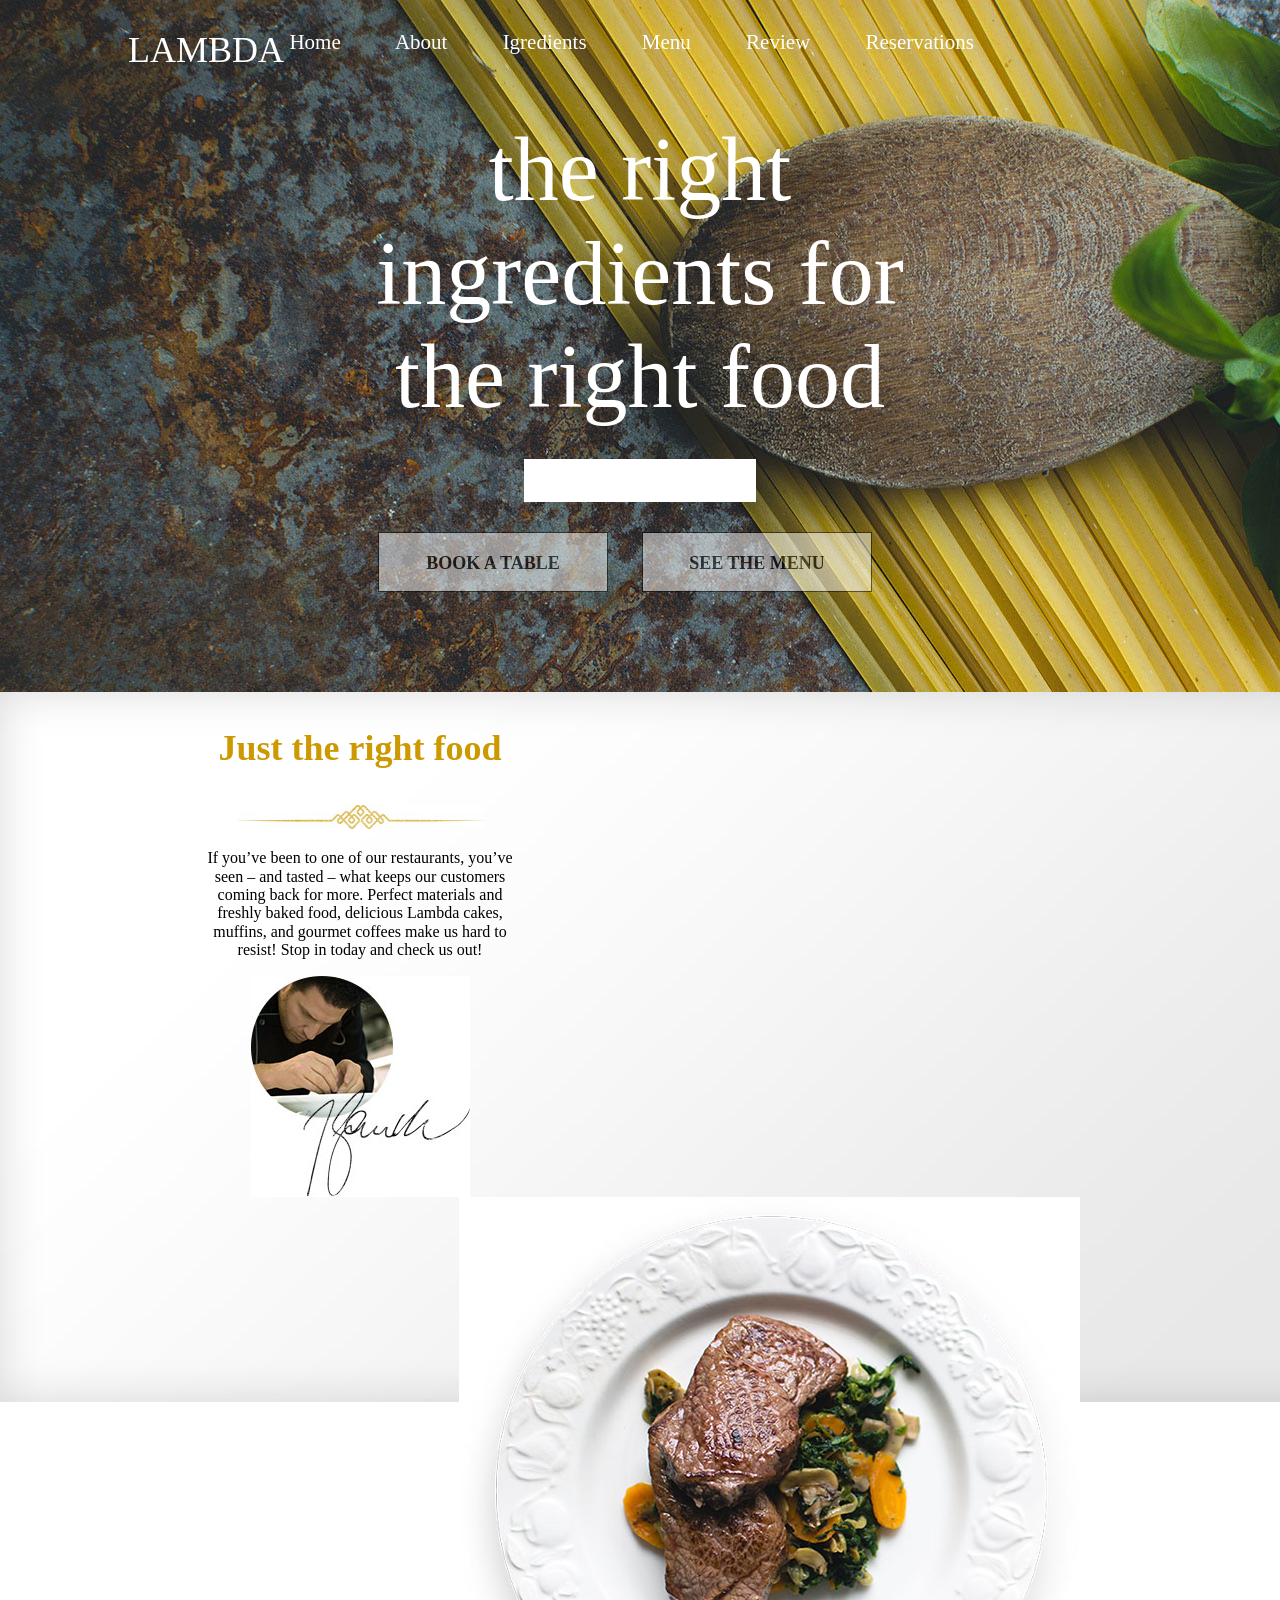
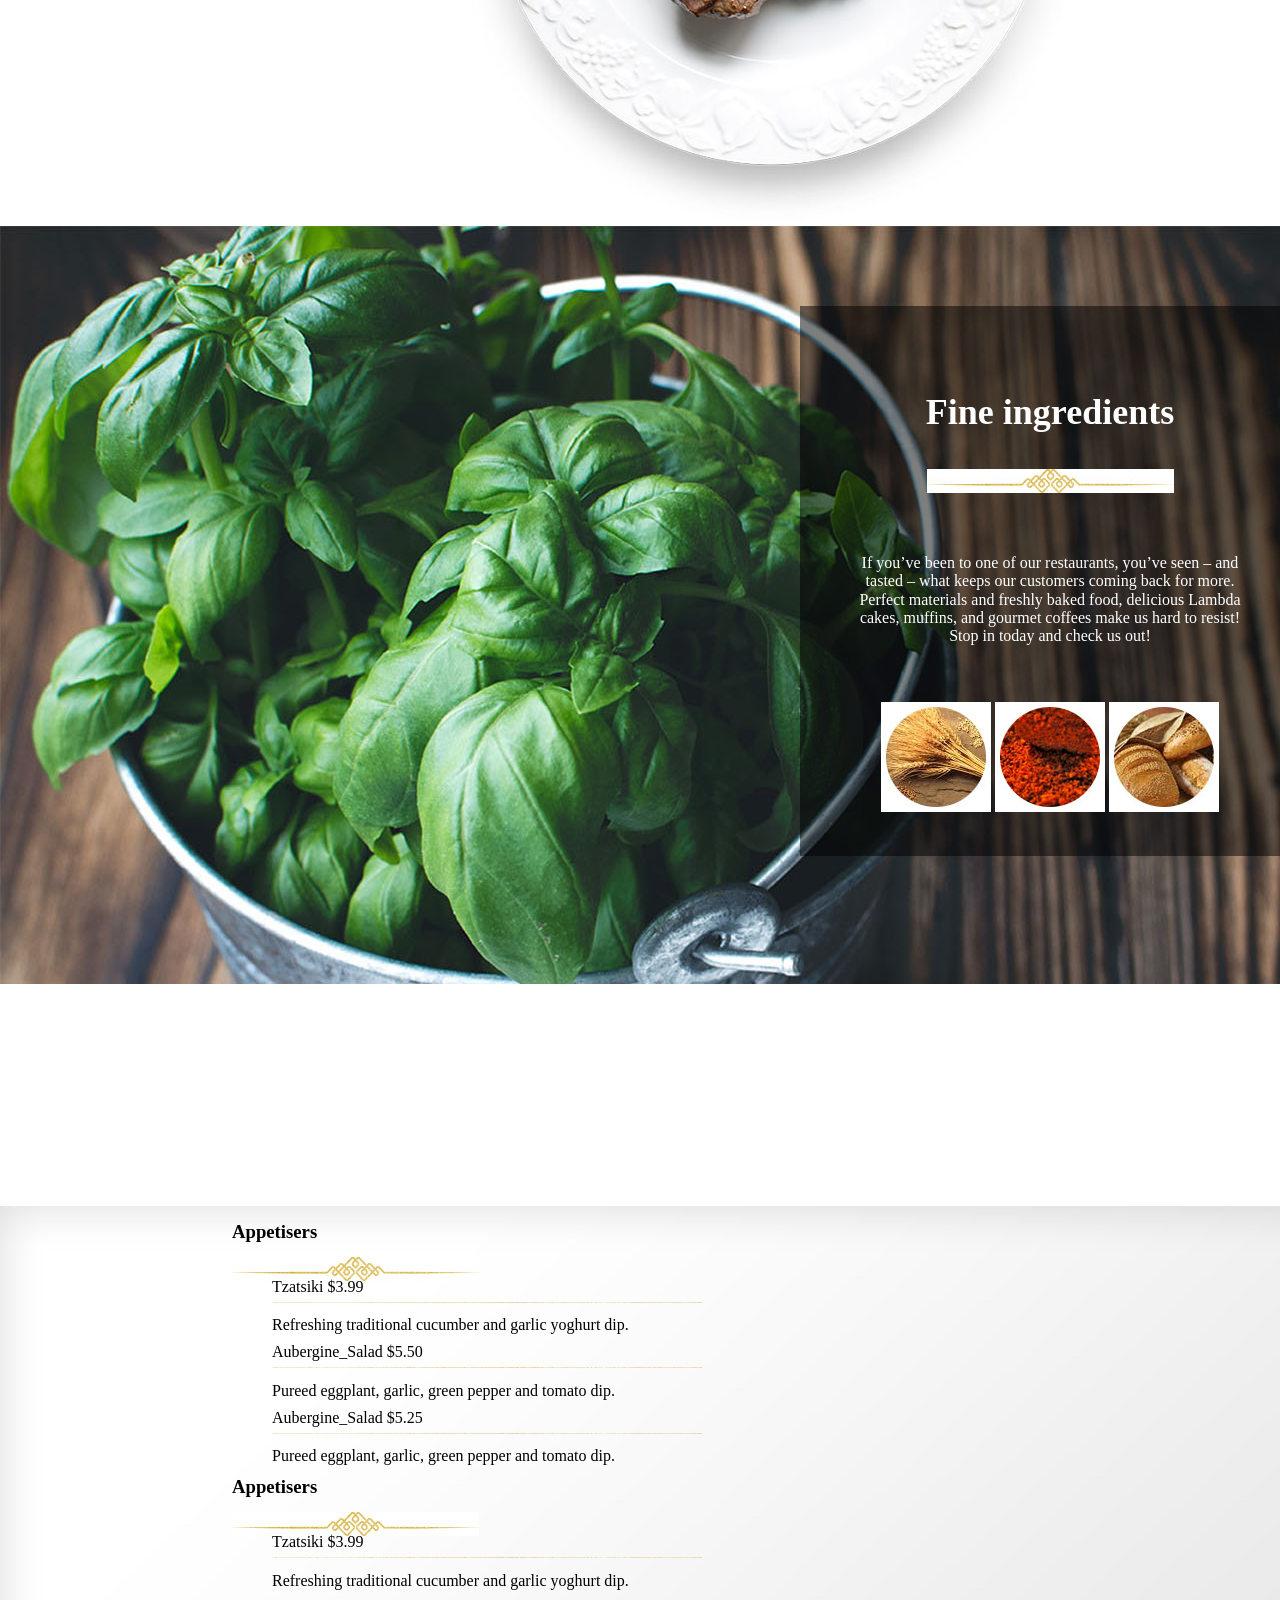
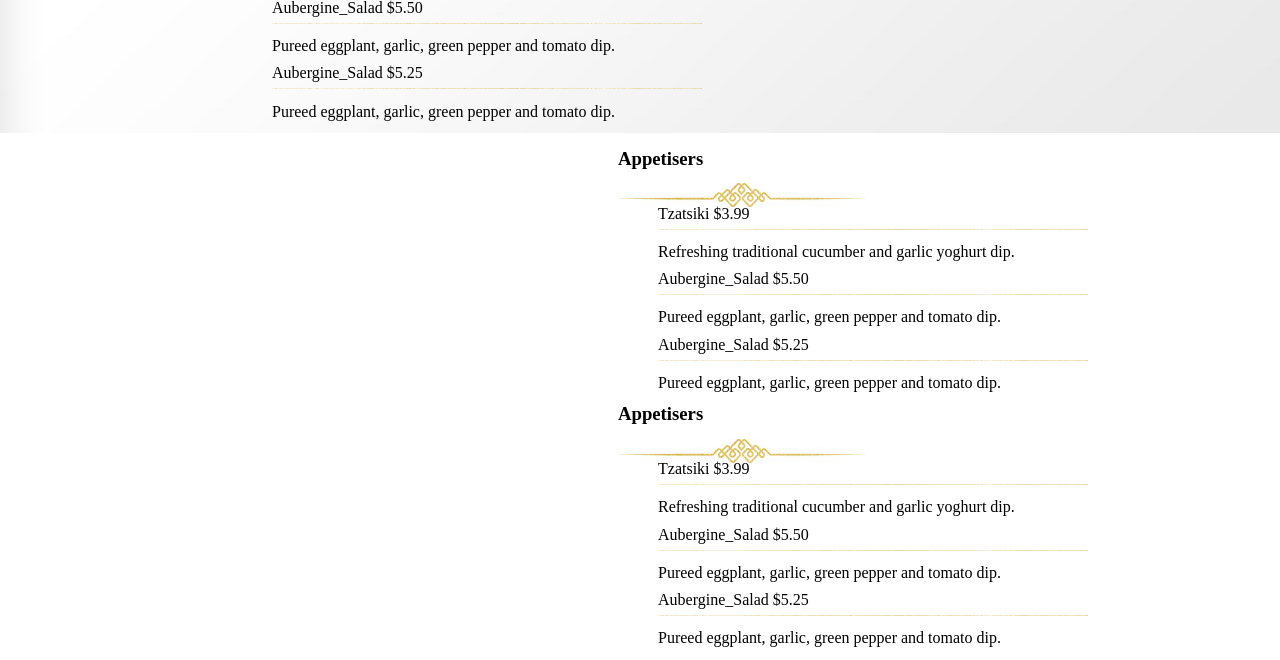
==== index.html @ 04831d23 "Completed page "Ingredients"" ====
<!DOCTYPE html>
<html lang="vi">
<head>
	<title>My Home Page</title>
	<meta charset="utf-8">
	<link rel="stylesheet" type="text/css" href="assets/css/reset.css">
	<link rel="stylesheet" type="text/css" href="assets/css/styles.css">
</head>
<body>
	<div id="container">
		<div id="header">
			<div id="header-top">
					<div id="logo">LAMBDA</div>
					<div id="button">
						<a class="button" href="#">Home</a>
						<a class="button" href="#about">About</a>
						<a class="button" href="#">Igredients</a>
						<a class="button" href="#">Menu</a>
						<a class="button" href="#">Review</a>
						<a class="button" href="#">Reservations</a>
					</div>
			</div>
			<div id="header-body">
				<p>the right ingredients for the right food</p>

				<!-- <div id="header-content">the right ingredients for the right food</div> -->
				<img src="assets/images/header-bottom.jpg">
			</div>
			<div id="header-bottom">
				<div class="header-bottom-button" id="button-left"><strong>BOOK A TABLE</strong></div>
				<div class="header-bottom-button" id="button-right"><strong>SEE THE MENU</strong></div>
			</div>
		</div> 

		<div id="content">
			<div id="about">
				<div id="info-cook">
					<h3>Just the right food</h3>
					<img src="assets/images/trangtri.jpg">
					<p>If you’ve been to one of our restaurants, you’ve seen – and tasted – what keeps our customers coming back for more. Perfect materials and freshly baked food, delicious Lambda cakes,  muffins, and gourmet coffees make us hard to resist! Stop in today and check us out!</p>
					<img src="assets/images/cook.jpg">
				</div>
				<div id="dish">
					<img src="assets/images/dish-about.jpg">
				</div>
			</div>

			<div id="ingredients">
				<div id="big-container">
					<div id=container >
						<div id="sub-container">
							<h3>Fine ingredients</h3>
							<img src="assets/images/trangtri.jpg">
							<p>If you’ve been to one of our restaurants, you’ve seen – and tasted – what keeps our customers coming back for more. Perfect materials and freshly baked food, delicious Lambda cakes,  muffins, and gourmet coffees make us hard to resist! Stop in today and check us out!</p>
							<div id="img-ingredients">
								<img src="assets/images/ingredients-img1.jpg" alt="">
								<img src="assets/images/ingredients-img2.jpg" alt="">
								<img src="assets/images/ingredients-img3.jpg" alt="">
							</div>
						</div>
						
					</div>
				</div>
			</div>

			<div id="menu">
				<div id="container-left">
					<div id="appetisers" class="eating">
						<ul class="list">
							<li>
								<h3>Appetisers</h3>
								<img src="assets/images/trangtri.jpg">
								<ul class="list">
									<li>
										<span>Tzatsiki</span>
										<span>$3.99</span>
									</li>
									<img src="assets/images/line.jpg">
									<li>
										<p>Refreshing traditional cucumber and garlic yoghurt dip.</p>
									</li>
								</ul>
								<ul class="list">
									<li>
										<span>Aubergine_Salad</span>
										<span>$5.50</span>
									</li>
									<img src="assets/images/line.jpg">
									<li>
										<p>Pureed eggplant, garlic, green pepper and tomato dip.</p>
									</li>
								</ul>
								<ul class="list">
									<li>
										<span>Aubergine_Salad</span>
										<span>$5.25</span>
									</li>
									<img src="assets/images/line.jpg">
									<li>
										<p>Pureed eggplant, garlic, green pepper and tomato dip.</p>
									</li>
								</ul>
							</li>
						</ul>
					</div>
					<!-- <div id="salads" class="eating">
						<ul class="list">
							<li></li>
						</ul>
					</div> -->
					<div id="appetisers" class="eating">
						<ul class="list">
							<li>
								<h3>Appetisers</h3>
								<img src="assets/images/trangtri.jpg">
								<ul class="list">
									<li>
										<span>Tzatsiki</span>
										<span>$3.99</span>
									</li>
									<img src="assets/images/line.jpg">
									<li>
										<p>Refreshing traditional cucumber and garlic yoghurt dip.</p>
									</li>
								</ul>
								<ul class="list">
									<li>
										<span>Aubergine_Salad</span>
										<span>$5.50</span>
									</li>
									<img src="assets/images/line.jpg">
									<li>
										<p>Pureed eggplant, garlic, green pepper and tomato dip.</p>
									</li>
								</ul>
								<ul class="list">
									<li>
										<span>Aubergine_Salad</span>
										<span>$5.25</span>
									</li>
									<img src="assets/images/line.jpg">
									<li>
										<p>Pureed eggplant, garlic, green pepper and tomato dip.</p>
									</li>
								</ul>
							</li>
						</ul>
					</div>
				</div>
				<div id="container-right">
					<div id="appetisers" class="eating">
						<ul class="list">
							<li>
								<h3>Appetisers</h3>
								<img src="assets/images/trangtri.jpg">
								<ul class="list">
									<li>
										<span>Tzatsiki</span>
										<span>$3.99</span>
									</li>
									<img src="assets/images/line.jpg">
									<li>
										<p>Refreshing traditional cucumber and garlic yoghurt dip.</p>
									</li>
								</ul>
								<ul class="list">
									<li>
										<span>Aubergine_Salad</span>
										<span>$5.50</span>
									</li>
									<img src="assets/images/line.jpg">
									<li>
										<p>Pureed eggplant, garlic, green pepper and tomato dip.</p>
									</li>
								</ul>
								<ul class="list">
									<li>
										<span>Aubergine_Salad</span>
										<span>$5.25</span>
									</li>
									<img src="assets/images/line.jpg">
									<li>
										<p>Pureed eggplant, garlic, green pepper and tomato dip.</p>
									</li>
								</ul>
							</li>
						</ul>
					</div>
					<div id="appetisers" class="eating">
						<ul class="list">
							<li>
								<h3>Appetisers</h3>
								<img src="assets/images/trangtri.jpg">
								<ul class="list">
									<li>
										<span>Tzatsiki</span>
										<span>$3.99</span>
									</li>
									<img src="assets/images/line.jpg">
									<li>
										<p>Refreshing traditional cucumber and garlic yoghurt dip.</p>
									</li>
								</ul>
								<ul class="list">
									<li>
										<span>Aubergine_Salad</span>
										<span>$5.50</span>
									</li>
									<img src="assets/images/line.jpg">
									<li>
										<p>Pureed eggplant, garlic, green pepper and tomato dip.</p>
									</li>
								</ul>
								<ul class="list">
									<li>
										<span>Aubergine_Salad</span>
										<span>$5.25</span>
									</li>
									<img src="assets/images/line.jpg">
									<li>
										<p>Pureed eggplant, garlic, green pepper and tomato dip.</p>
									</li>
								</ul>
							</li>
						</ul>
					</div>
				</div>
			</div>

			<div id="review">
				
			</div>

			<div id="reservation"></div>
		</div>
		<div id="footer">
			
		</div>	
	</div>
	
</body>
</html>
---- assets/css/styles.css ----
/*Header*/
#header {
	background-image: url(../images/header-background.jpg);
	position: relative;
	background-repeat: no-repeat;
}

#header-top {
	display: inline;
	margin-right: 10%;
	margin-top: 30px;
	height: auto;
}

#logo {
	display: inline;
	color: white;
	font-size: 36px;
	float: left;
	margin-left: 10%;
	margin-top: 30px;
}

#button {
	float: right;
	font-size: 21px;
	margin-top: 30px;
	margin-right: 20%;
}

.button {
	margin-right: 50px;
	color: white;
	text-decoration: none;
}

#header-body p {
	font-size: 90px;
	text-align: center;
	color: white;
	width: 50%;
	margin: 100px auto;
	margin-bottom: 30px;
}

#header-body img {
	display: block;
	width: auto;
	height: auto;
	margin: 0 auto;
}

#header-bottom {
	margin-top: 30px;
	/*margin-left: 35%;*/
	text-align: center;
}

#header-bottom .header-bottom-button {
	display: inline-block;
	width: 230px;
	height: 60px;
	border: 1px solid black;
	font-size: 18px;
	background-color: white;
	opacity: 0.5;
	margin-right: 30px;
	margin-bottom: 100px;
	text-align: center;
	padding: 20px 25px;
	box-sizing: border-box;
}

/*About*/

#about {
	background-image: url(../images/about-background.jpg);
	position: relative;
	background-repeat: no-repeat;
	width: 100%;
	margin-right: 100px;
	overflow: auto;
}

#info-cook {
	float: left;
	width: 25%;
	margin-left: 200px;
}

#info-cook h3 {
	font-size: 36px;
	text-align: center;
	color: #cc9900;
}

#info-cook p {
	font-size: 16px;
	text-align: center;
	margin-top: 20px;
}

#info-cook img {
	display: block;
	width: auto;
	height: auto;
	margin: 0 auto;
}

#dish {
	float: right;
	margin-right: 200px;
}

/*Ingredients*/

#ingredients {
	background-image: url("../images/ingredients-background.jpg");
	background-repeat: no-repeat;
	position: relative;
	width: 100%;
	height: 100vh;
	padding-top: 80px;
}

#ingredients #container {
	width: 500px;
	height: 500px;
	background-color: rgb(0,0,0,0.5);
	color: white;
	text-align: center;
	padding-top: 50px;
	margin-left: 800px;

	/*margin: 100px auto;*/
}

#sub-container h3{
	font-size: 36px;
}

#sub-container p {
	font-size: 16px;
	width: 80%;
	margin-left: auto;
	margin-right: auto;
	padding-top: 40px;
}

#sub-container #img-ingredients {
	padding-top: 40px;
}

#menu {
	background-image: url(../images/about-background.jpg);
	background-repeat: no-repeat;
	position: relative;
	width: 100%;
	height: auto;
	/*display: inline-block;*/
}

.list {
	list-style-type: none;
	line-height: 0.7;
}

#container-left {
	display: inline-block;
	margin-left: 15%;
}

#container-right {
	display: inline-block;
	margin-right: 15%;
	float: right;
	/*margin-right: 10%;*/
}
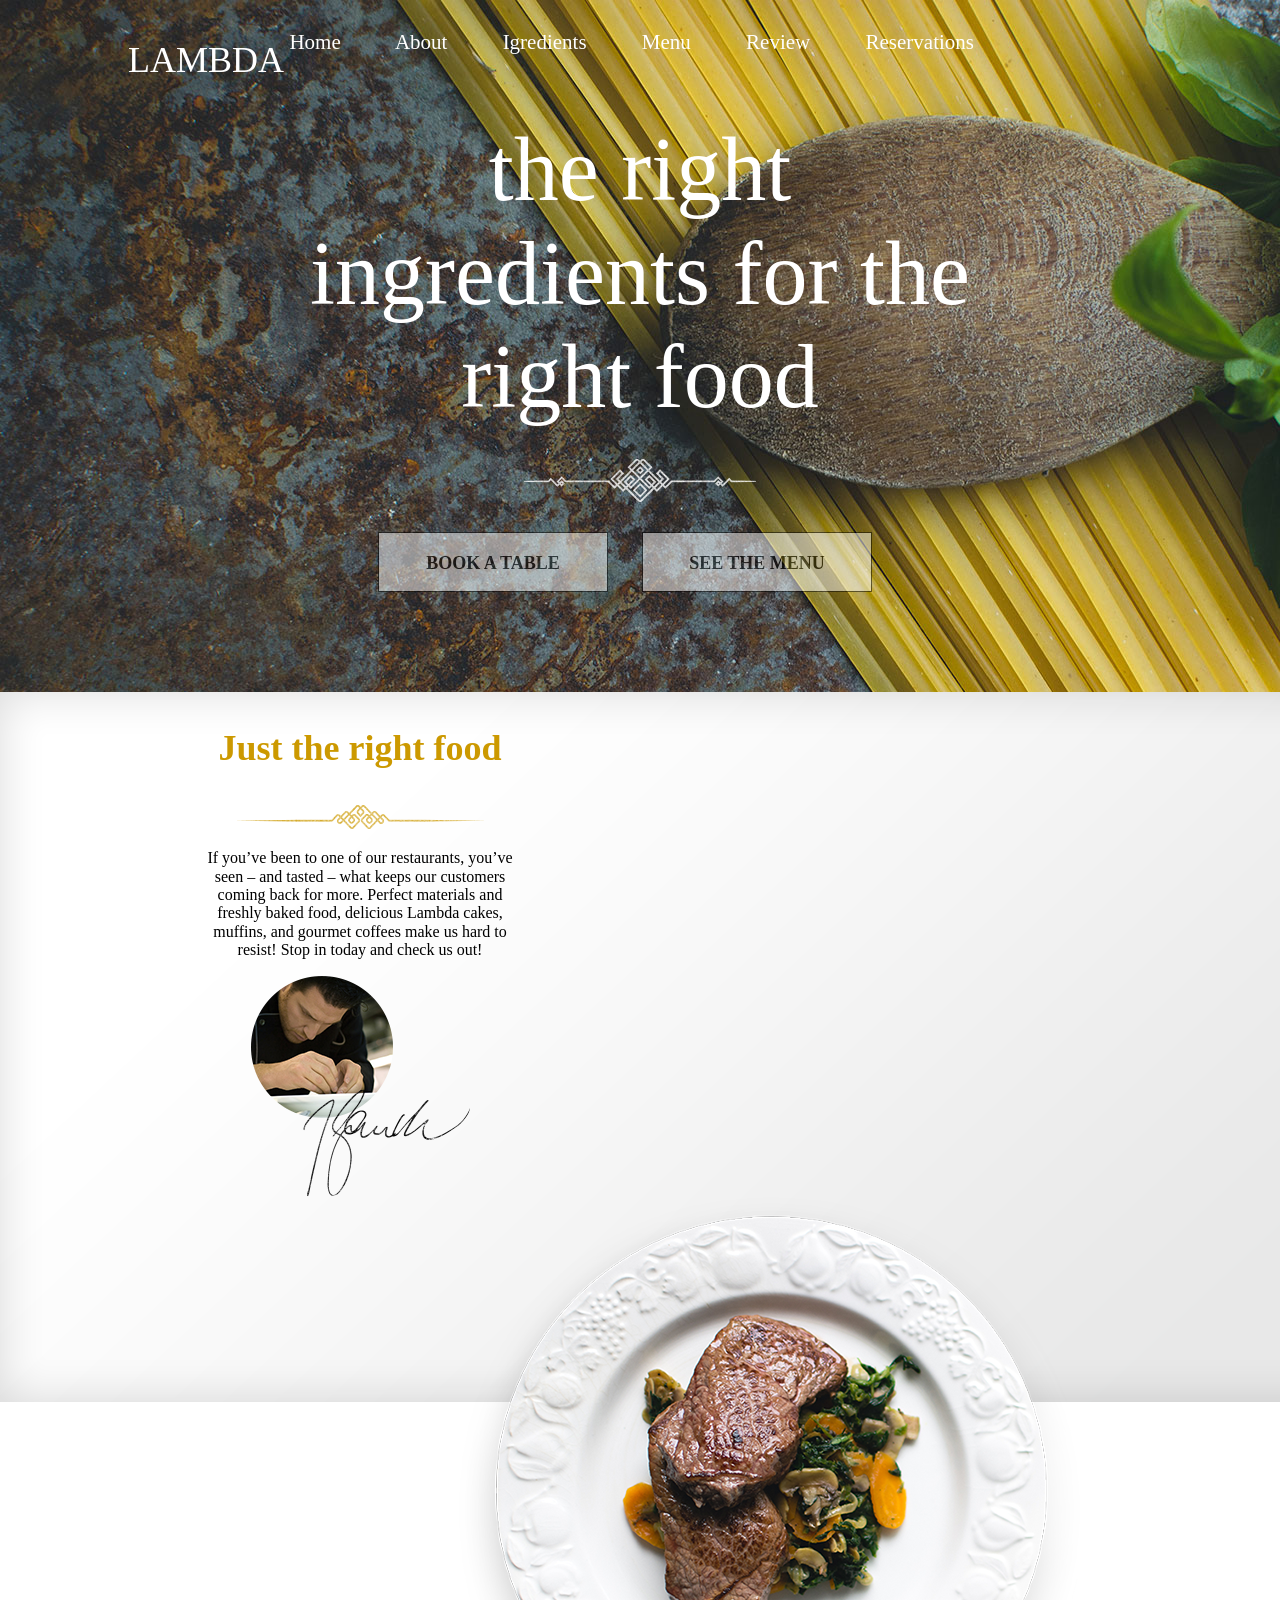
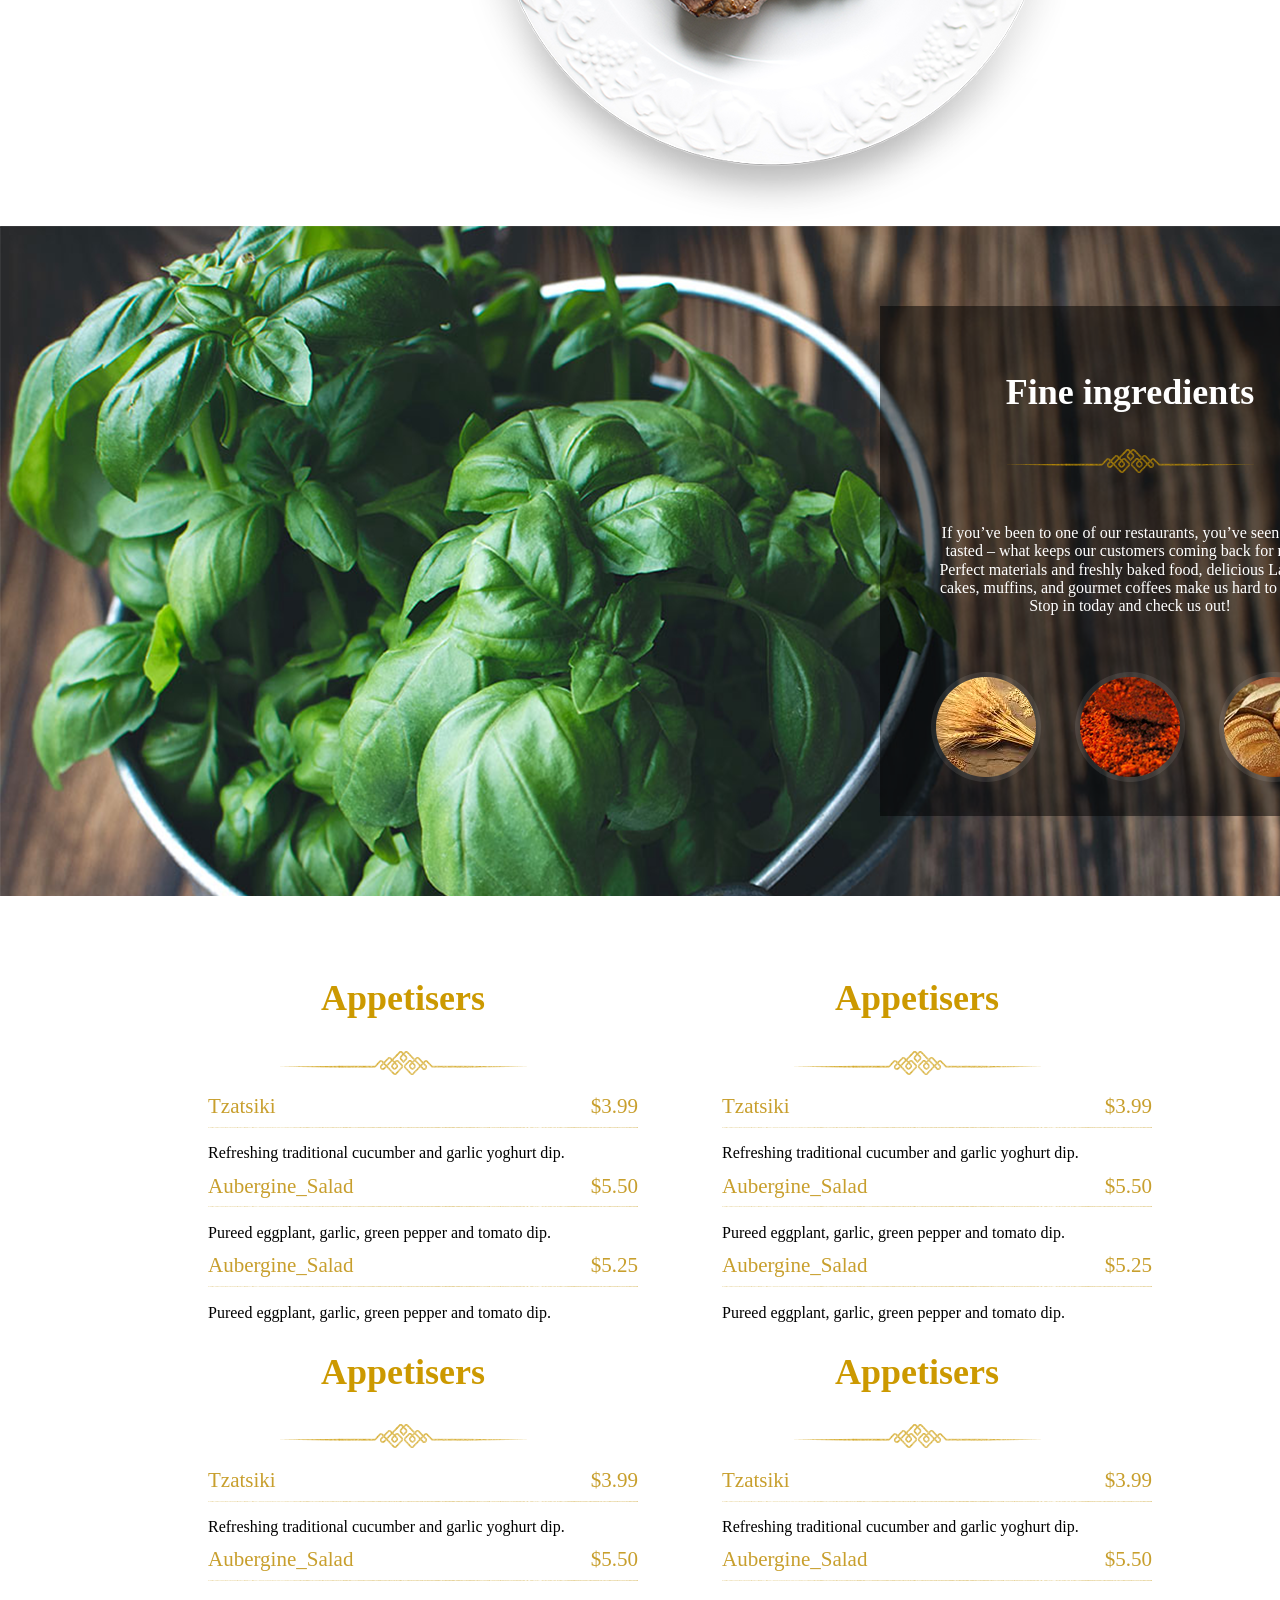
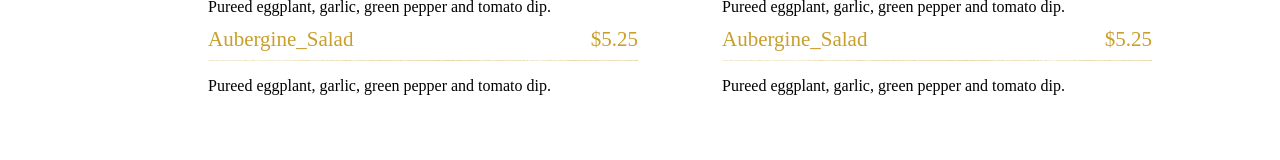
==== commit 1a231323: "Change image from JPG to PNG\nCompleted page "Menu"" ====
--- a/index.html
+++ b/index.html
@@ -24,7 +24,7 @@
 				<p>the right ingredients for the right food</p>
 
 				<!-- <div id="header-content">the right ingredients for the right food</div> -->
-				<img src="assets/images/header-bottom.jpg">
+				<img src="assets/images/header-bottom.png">
 			</div>
 			<div id="header-bottom">
 				<div class="header-bottom-button" id="button-left"><strong>BOOK A TABLE</strong></div>
@@ -36,113 +36,113 @@
 			<div id="about">
 				<div id="info-cook">
 					<h3>Just the right food</h3>
-					<img src="assets/images/trangtri.jpg">
+					<img src="assets/images/yello-decoration.png">
 					<p>If you’ve been to one of our restaurants, you’ve seen – and tasted – what keeps our customers coming back for more. Perfect materials and freshly baked food, delicious Lambda cakes,  muffins, and gourmet coffees make us hard to resist! Stop in today and check us out!</p>
-					<img src="assets/images/cook.jpg">
+					<img src="assets/images/cook.png">
 				</div>
 				<div id="dish">
-					<img src="assets/images/dish-about.jpg">
-				</div>
-			</div>
-
+					<img src="assets/images/dish.png">
+				</div>
+			</div>
+			<div style="clear: both;"></div>
 			<div id="ingredients">
 				<div id="big-container">
 					<div id=container >
 						<div id="sub-container">
 							<h3>Fine ingredients</h3>
-							<img src="assets/images/trangtri.jpg">
+							<img src="assets/images/yello-decoration.png">
 							<p>If you’ve been to one of our restaurants, you’ve seen – and tasted – what keeps our customers coming back for more. Perfect materials and freshly baked food, delicious Lambda cakes,  muffins, and gourmet coffees make us hard to resist! Stop in today and check us out!</p>
 							<div id="img-ingredients">
-								<img src="assets/images/ingredients-img1.jpg" alt="">
-								<img src="assets/images/ingredients-img2.jpg" alt="">
-								<img src="assets/images/ingredients-img3.jpg" alt="">
+								<img class="ingredients-img" src="assets/images/ingredients-img1.png" alt="">
+								<img class="ingredients-img" src="assets/images/ingredients-img2.png" alt="">
+								<img src="assets/images/ingredients-img3.png" alt="">
 							</div>
 						</div>
 						
 					</div>
 				</div>
 			</div>
-
+			<div style="clear: both;"></div>
 			<div id="menu">
 				<div id="container-left">
 					<div id="appetisers" class="eating">
 						<ul class="list">
 							<li>
-								<h3>Appetisers</h3>
-								<img src="assets/images/trangtri.jpg">
-								<ul class="list">
-									<li>
-										<span>Tzatsiki</span>
-										<span>$3.99</span>
-									</li>
-									<img src="assets/images/line.jpg">
-									<li>
-										<p>Refreshing traditional cucumber and garlic yoghurt dip.</p>
-									</li>
-								</ul>
-								<ul class="list">
-									<li>
-										<span>Aubergine_Salad</span>
-										<span>$5.50</span>
-									</li>
-									<img src="assets/images/line.jpg">
-									<li>
-										<p>Pureed eggplant, garlic, green pepper and tomato dip.</p>
-									</li>
-								</ul>
-								<ul class="list">
-									<li>
-										<span>Aubergine_Salad</span>
-										<span>$5.25</span>
-									</li>
-									<img src="assets/images/line.jpg">
-									<li>
-										<p>Pureed eggplant, garlic, green pepper and tomato dip.</p>
-									</li>
-								</ul>
-							</li>
-						</ul>
-					</div>
-					<!-- <div id="salads" class="eating">
-						<ul class="list">
-							<li></li>
-						</ul>
-					</div> -->
-					<div id="appetisers" class="eating">
-						<ul class="list">
-							<li>
-								<h3>Appetisers</h3>
-								<img src="assets/images/trangtri.jpg">
-								<ul class="list">
-									<li>
-										<span>Tzatsiki</span>
-										<span>$3.99</span>
-									</li>
-									<img src="assets/images/line.jpg">
-									<li>
-										<p>Refreshing traditional cucumber and garlic yoghurt dip.</p>
-									</li>
-								</ul>
-								<ul class="list">
-									<li>
-										<span>Aubergine_Salad</span>
-										<span>$5.50</span>
-									</li>
-									<img src="assets/images/line.jpg">
-									<li>
-										<p>Pureed eggplant, garlic, green pepper and tomato dip.</p>
-									</li>
-								</ul>
-								<ul class="list">
-									<li>
-										<span>Aubergine_Salad</span>
-										<span>$5.25</span>
-									</li>
-									<img src="assets/images/line.jpg">
-									<li>
-										<p>Pureed eggplant, garlic, green pepper and tomato dip.</p>
-									</li>
-								</ul>
+								<div id="sub-appertisers">
+									<h3 class="type-eating">Appetisers</h3>
+									<img class="decoration" src="assets/images/yello-decoration.png">
+									<ul class="list">
+										<li>
+											<span class="name-eating">Tzatsiki</span>
+											<span class="cost">$3.99</span>
+										</li>
+										<img src="assets/images/line.png">
+										<li>
+											<p class="description-eating">Refreshing traditional cucumber and garlic yoghurt dip.</p>
+										</li>
+									</ul>
+									<ul class="list">
+										<li>
+											<span class="name-eating">Aubergine_Salad</span>
+											<span class="cost">$5.50</span>
+										</li>
+										<img src="assets/images/line.png">
+										<li>
+											<p class="description-eating">Pureed eggplant, garlic, green pepper and tomato dip.</p>
+										</li>
+									</ul>
+									<ul class="list">
+										<li>
+											<span class="name-eating">Aubergine_Salad</span>
+											<span class="cost">$5.25</span>
+										</li>
+										<img src="assets/images/line.png">
+										<li>
+											<p class="description-eating">Pureed eggplant, garlic, green pepper and tomato dip.</p>
+										</li>
+									</ul>
+								</div>
+							</li>
+						</ul>
+					</div>
+
+					<div id="appetisers" class="eating">
+						<ul class="list">
+							<li>
+								<div id="sub-appertisers">
+									<h3 class="type-eating">Appetisers</h3>
+									<img class="decoration" src="assets/images/yello-decoration.png">
+									<ul class="list">
+										<li>
+											<span class="name-eating">Tzatsiki</span>
+											<span class="cost">$3.99</span>
+										</li>
+										<img src="assets/images/line.png">
+										<li>
+											<p class="description-eating">Refreshing traditional cucumber and garlic yoghurt dip.</p>
+										</li>
+									</ul>
+									<ul class="list">
+										<li>
+											<span class="name-eating">Aubergine_Salad</span>
+											<span class="cost">$5.50</span>
+										</li>
+										<img src="assets/images/line.png">
+										<li>
+											<p class="description-eating">Pureed eggplant, garlic, green pepper and tomato dip.</p>
+										</li>
+									</ul>
+									<ul class="list">
+										<li>
+											<span class="name-eating">Aubergine_Salad</span>
+											<span class="cost">$5.25</span>
+										</li>
+										<img src="assets/images/line.png">
+										<li>
+											<p class="description-eating">Pureed eggplant, garlic, green pepper and tomato dip.</p>
+										</li>
+									</ul>
+								</div>
 							</li>
 						</ul>
 					</div>
@@ -151,80 +151,85 @@
 					<div id="appetisers" class="eating">
 						<ul class="list">
 							<li>
-								<h3>Appetisers</h3>
-								<img src="assets/images/trangtri.jpg">
-								<ul class="list">
-									<li>
-										<span>Tzatsiki</span>
-										<span>$3.99</span>
-									</li>
-									<img src="assets/images/line.jpg">
-									<li>
-										<p>Refreshing traditional cucumber and garlic yoghurt dip.</p>
-									</li>
-								</ul>
-								<ul class="list">
-									<li>
-										<span>Aubergine_Salad</span>
-										<span>$5.50</span>
-									</li>
-									<img src="assets/images/line.jpg">
-									<li>
-										<p>Pureed eggplant, garlic, green pepper and tomato dip.</p>
-									</li>
-								</ul>
-								<ul class="list">
-									<li>
-										<span>Aubergine_Salad</span>
-										<span>$5.25</span>
-									</li>
-									<img src="assets/images/line.jpg">
-									<li>
-										<p>Pureed eggplant, garlic, green pepper and tomato dip.</p>
-									</li>
-								</ul>
-							</li>
-						</ul>
-					</div>
-					<div id="appetisers" class="eating">
-						<ul class="list">
-							<li>
-								<h3>Appetisers</h3>
-								<img src="assets/images/trangtri.jpg">
-								<ul class="list">
-									<li>
-										<span>Tzatsiki</span>
-										<span>$3.99</span>
-									</li>
-									<img src="assets/images/line.jpg">
-									<li>
-										<p>Refreshing traditional cucumber and garlic yoghurt dip.</p>
-									</li>
-								</ul>
-								<ul class="list">
-									<li>
-										<span>Aubergine_Salad</span>
-										<span>$5.50</span>
-									</li>
-									<img src="assets/images/line.jpg">
-									<li>
-										<p>Pureed eggplant, garlic, green pepper and tomato dip.</p>
-									</li>
-								</ul>
-								<ul class="list">
-									<li>
-										<span>Aubergine_Salad</span>
-										<span>$5.25</span>
-									</li>
-									<img src="assets/images/line.jpg">
-									<li>
-										<p>Pureed eggplant, garlic, green pepper and tomato dip.</p>
-									</li>
-								</ul>
-							</li>
-						</ul>
-					</div>
-				</div>
+								<div id="sub-appertisers">
+									<h3 class="type-eating">Appetisers</h3>
+									<img class="decoration" src="assets/images/yello-decoration.png">
+									<ul class="list">
+										<li>
+											<span class="name-eating">Tzatsiki</span>
+											<span class="cost">$3.99</span>
+										</li>
+										<img src="assets/images/line.png">
+										<li>
+											<p class="description-eating">Refreshing traditional cucumber and garlic yoghurt dip.</p>
+										</li>
+									</ul>
+									<ul class="list">
+										<li>
+											<span class="name-eating">Aubergine_Salad</span>
+											<span class="cost">$5.50</span>
+										</li>
+										<img src="assets/images/line.png">
+										<li>
+											<p class="description-eating">Pureed eggplant, garlic, green pepper and tomato dip.</p>
+										</li>
+									</ul>
+									<ul class="list">
+										<li>
+											<span class="name-eating">Aubergine_Salad</span>
+											<span class="cost">$5.25</span>
+										</li>
+										<img src="assets/images/line.png">
+										<li>
+											<p class="description-eating">Pureed eggplant, garlic, green pepper and tomato dip.</p>
+										</li>
+									</ul>
+								</div>
+							</li>
+						</ul>
+					</div>
+					<div id="appetisers" class="eating">
+						<ul class="list">
+							<li>
+								<div id="sub-appertisers">
+									<h3 class="type-eating">Appetisers</h3>
+									<img class="decoration" src="assets/images/yello-decoration.png">
+									<ul class="list">
+										<li>
+											<span class="name-eating">Tzatsiki</span>
+											<span class="cost">$3.99</span>
+										</li>
+										<img src="assets/images/line.png">
+										<li>
+											<p class="description-eating">Refreshing traditional cucumber and garlic yoghurt dip.</p>
+										</li>
+									</ul>
+									<ul class="list">
+										<li>
+											<span class="name-eating">Aubergine_Salad</span>
+											<span class="cost">$5.50</span>
+										</li>
+										<img src="assets/images/line.png">
+										<li>
+											<p class="description-eating">Pureed eggplant, garlic, green pepper and tomato dip.</p>
+										</li>
+									</ul>
+									<ul class="list">
+										<li>
+											<span class="name-eating">Aubergine_Salad</span>
+											<span class="cost">$5.25</span>
+										</li>
+										<img src="assets/images/line.png">
+										<li>
+											<p class="description-eating">Pureed eggplant, garlic, green pepper and tomato dip.</p>
+										</li>
+									</ul>
+								</div>
+							</li>
+						</ul>
+					</div>
+				</div>
+				<div style="clear: both;"></div>
 			</div>
 
 			<div id="review">
--- a/assets/css/styles.css
+++ b/assets/css/styles.css
@@ -1,6 +1,6 @@
 /*Header*/
 #header {
-	background-image: url(../images/header-background.jpg);
+	background-image: url(../images/header-background.png);
 	position: relative;
 	background-repeat: no-repeat;
 }
@@ -18,7 +18,7 @@
 	font-size: 36px;
 	float: left;
 	margin-left: 10%;
-	margin-top: 30px;
+	margin-top: 40px;
 }
 
 #button {
@@ -38,7 +38,7 @@
 	font-size: 90px;
 	text-align: center;
 	color: white;
-	width: 50%;
+	width: 55%;
 	margin: 100px auto;
 	margin-bottom: 30px;
 }
@@ -74,7 +74,7 @@
 /*About*/
 
 #about {
-	background-image: url(../images/about-background.jpg);
+	background-image: url(../images/about-background.png);
 	position: relative;
 	background-repeat: no-repeat;
 	width: 100%;
@@ -115,21 +115,20 @@
 /*Ingredients*/
 
 #ingredients {
-	background-image: url("../images/ingredients-background.jpg");
+	background-image: url("../images/ingredients-background.png");
 	background-repeat: no-repeat;
 	position: relative;
 	width: 100%;
-	height: 100vh;
-	padding-top: 80px;
+	padding: 80px;
 }
 
 #ingredients #container {
 	width: 500px;
-	height: 500px;
+	height: auto;
 	background-color: rgb(0,0,0,0.5);
 	color: white;
 	text-align: center;
-	padding-top: 50px;
+	padding-top: 30px;
 	margin-left: 800px;
 
 	/*margin: 100px auto;*/
@@ -144,39 +143,82 @@
 	width: 80%;
 	margin-left: auto;
 	margin-right: auto;
-	padding-top: 40px;
+	padding-top: 30px;
 }
 
 #sub-container #img-ingredients {
 	padding-top: 40px;
+	padding-bottom: 30px;
+	/*margin-right: 30px;*/
+}
+
+.ingredients-img {
+	margin-right: 30px;
 }
 
 #menu {
-	background-image: url(../images/about-background.jpg);
+	background-image: url(../images/menu-background.png);
 	background-repeat: no-repeat;
 	position: relative;
 	width: 100%;
 	height: auto;
+	/*line-height: 0.8;*/
 	/*display: inline-block;*/
 }
 
 .list {
 	list-style-type: none;
-	line-height: 0.7;
+	line-height: 0.9;
 }
 
 #container-left {
 	display: inline-block;
-	margin-left: 15%;
+	margin-left: 10%;
+	padding-top: 50px;
+	padding-bottom: 50px;
 }
 
 #container-right {
 	display: inline-block;
-	margin-right: 15%;
-	float: right;
+	margin-right: 10%;
+	float: right;
+	padding-top: 50px;
+	padding-bottom: 50px;
 	/*margin-right: 10%;*/
 }
 
-
-
-
+#sub-appertisers {
+	text-align: center;
+}
+
+.decoration {
+	padding-bottom: 20px;
+	padding-top: -5px;
+}
+
+.type-eating {
+	color: #cc9900;
+	font-weight: bold;
+	font-size: 36px;
+}
+
+.name-eating {
+	float: left;
+	font-size: 21px;
+	color: #c89f2d;
+}
+
+.cost {
+	float: right;
+	font-size: 21px;
+	color: #c89f2d;
+}
+
+.description-eating {
+	font-size: 16px;
+	text-align: left;
+}
+
+
+
+
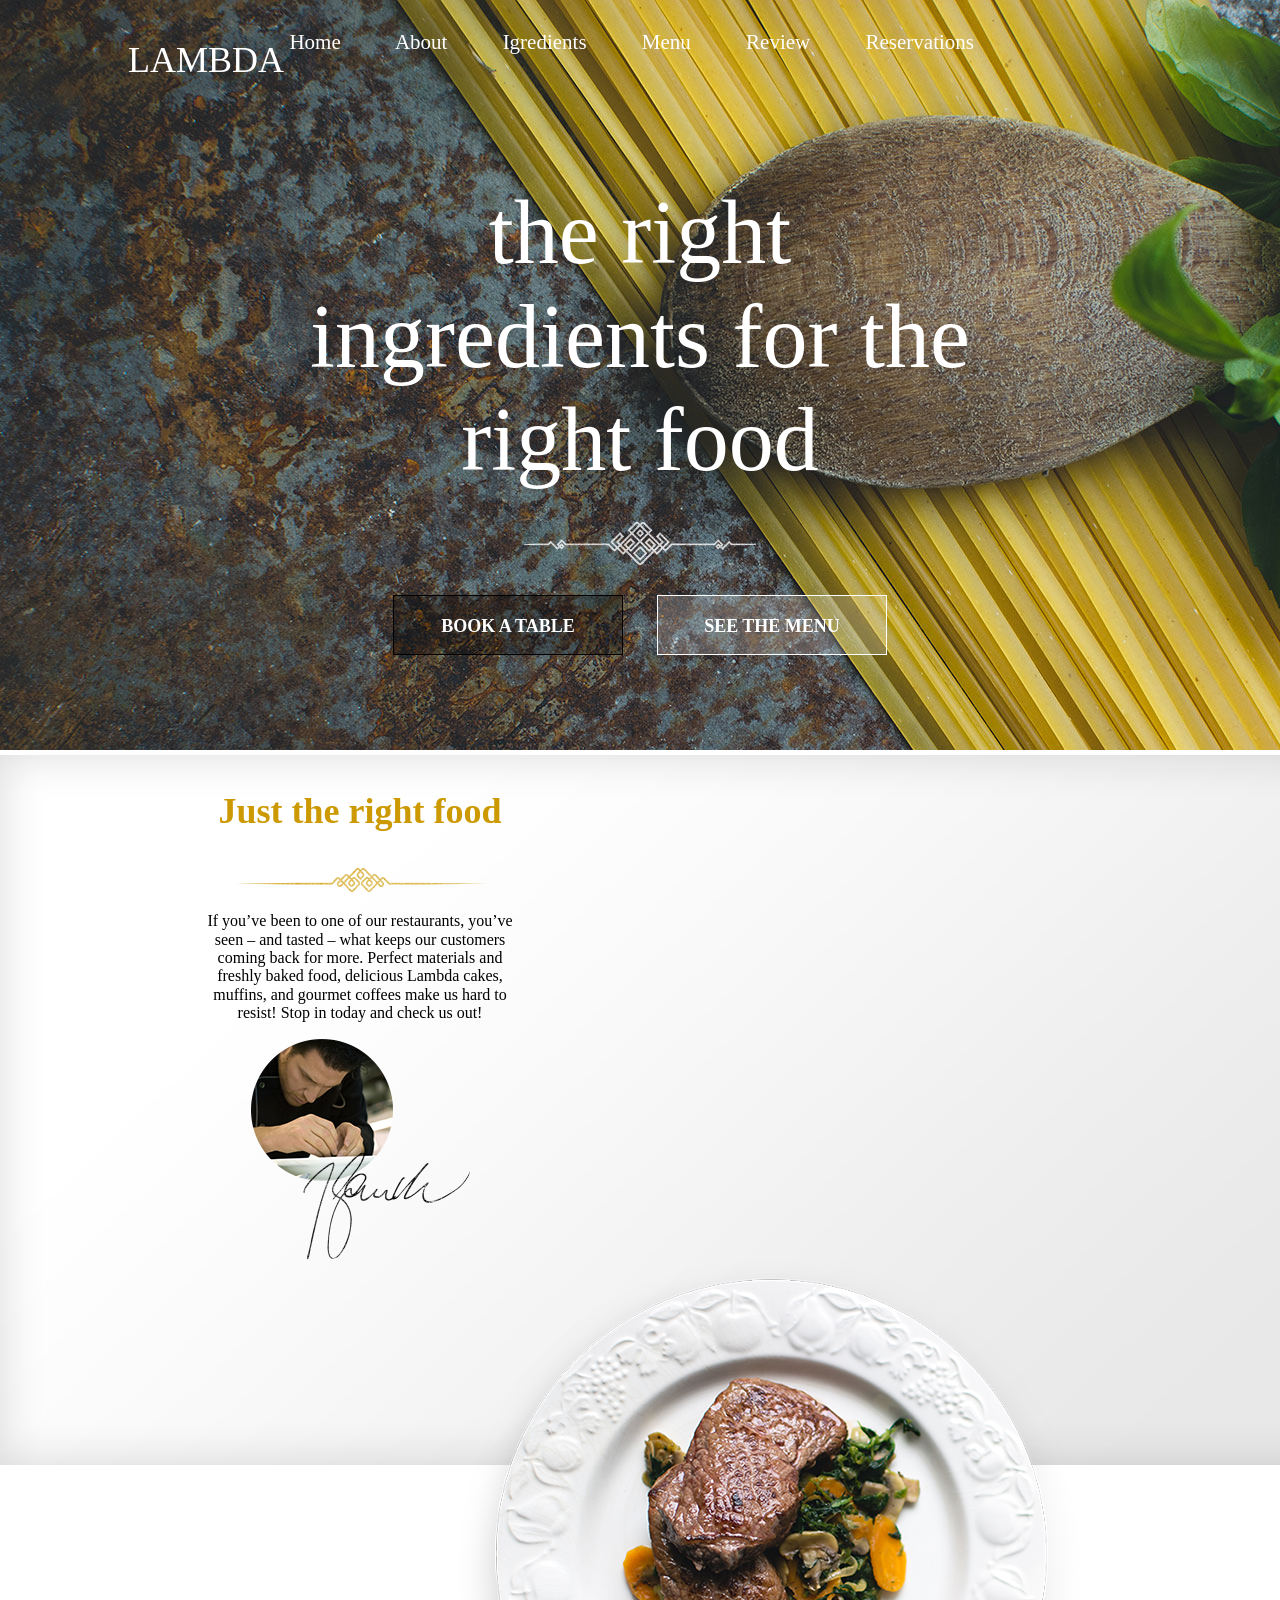
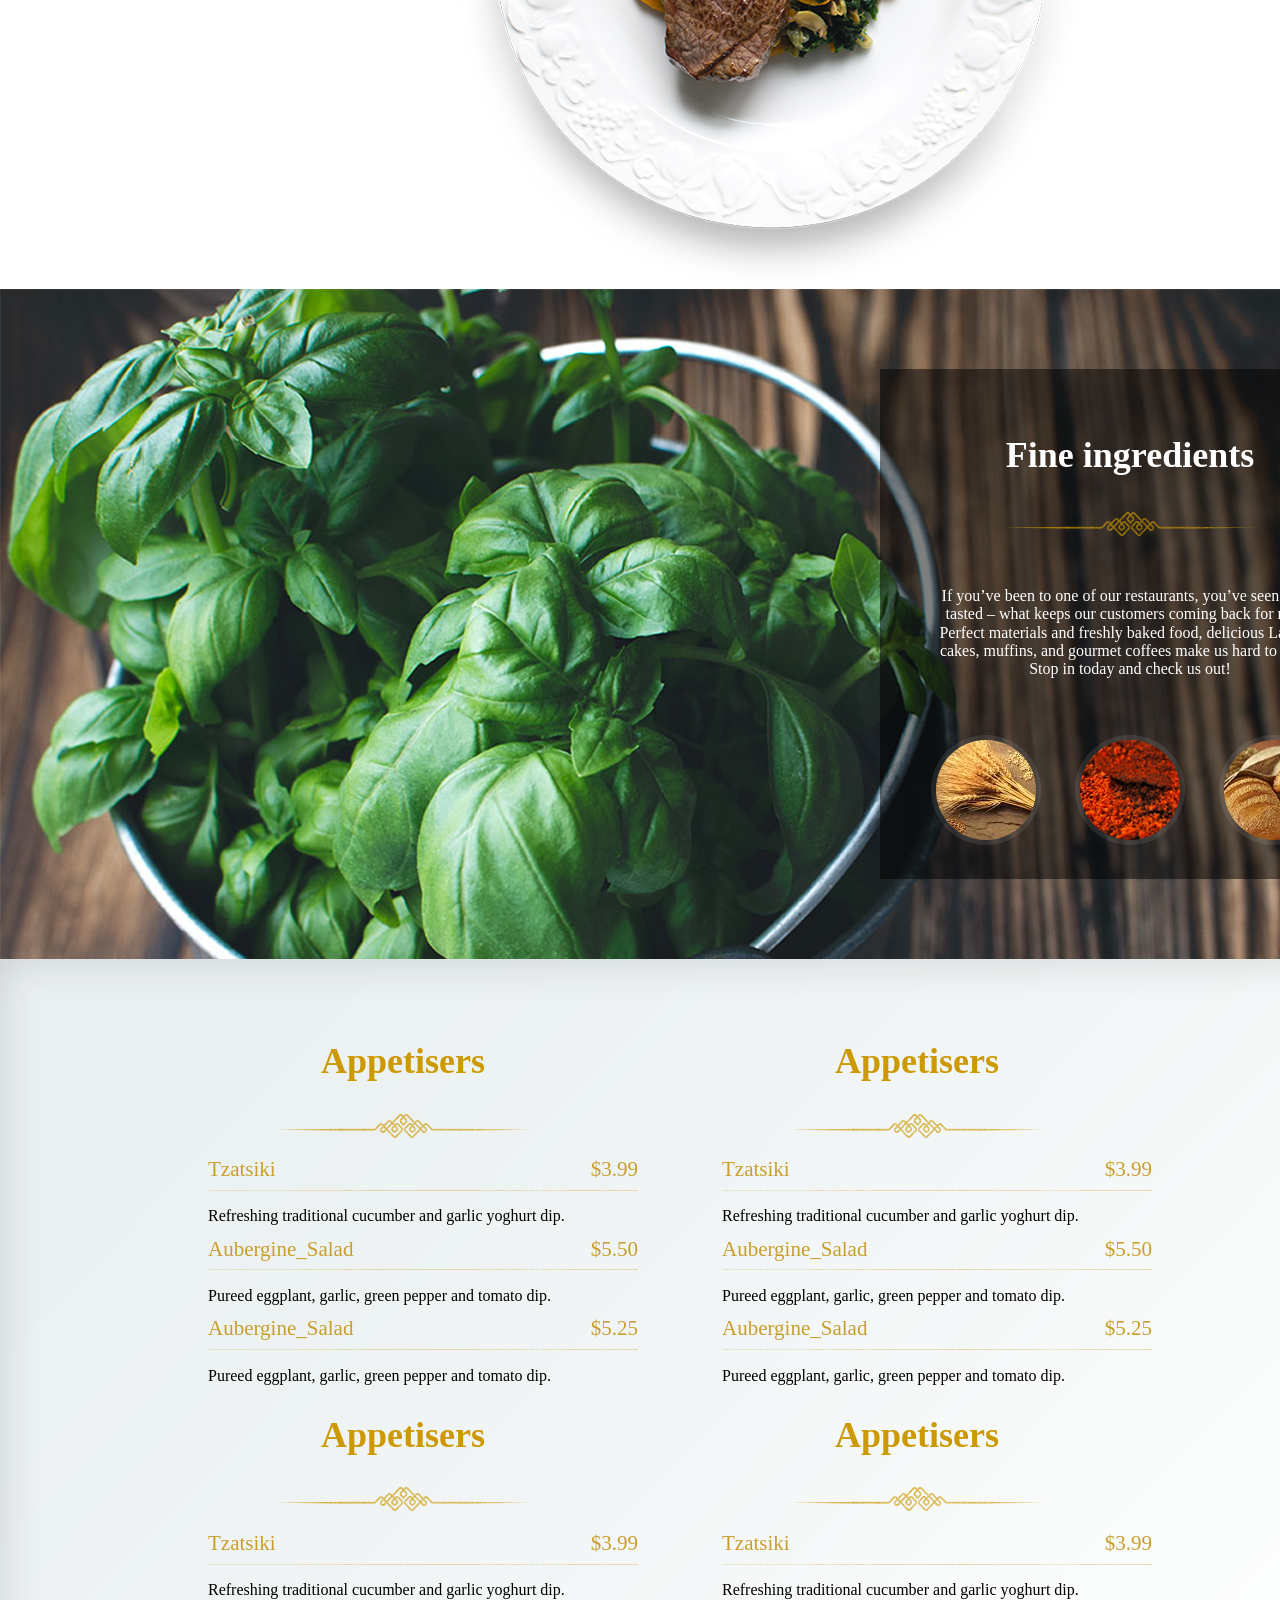
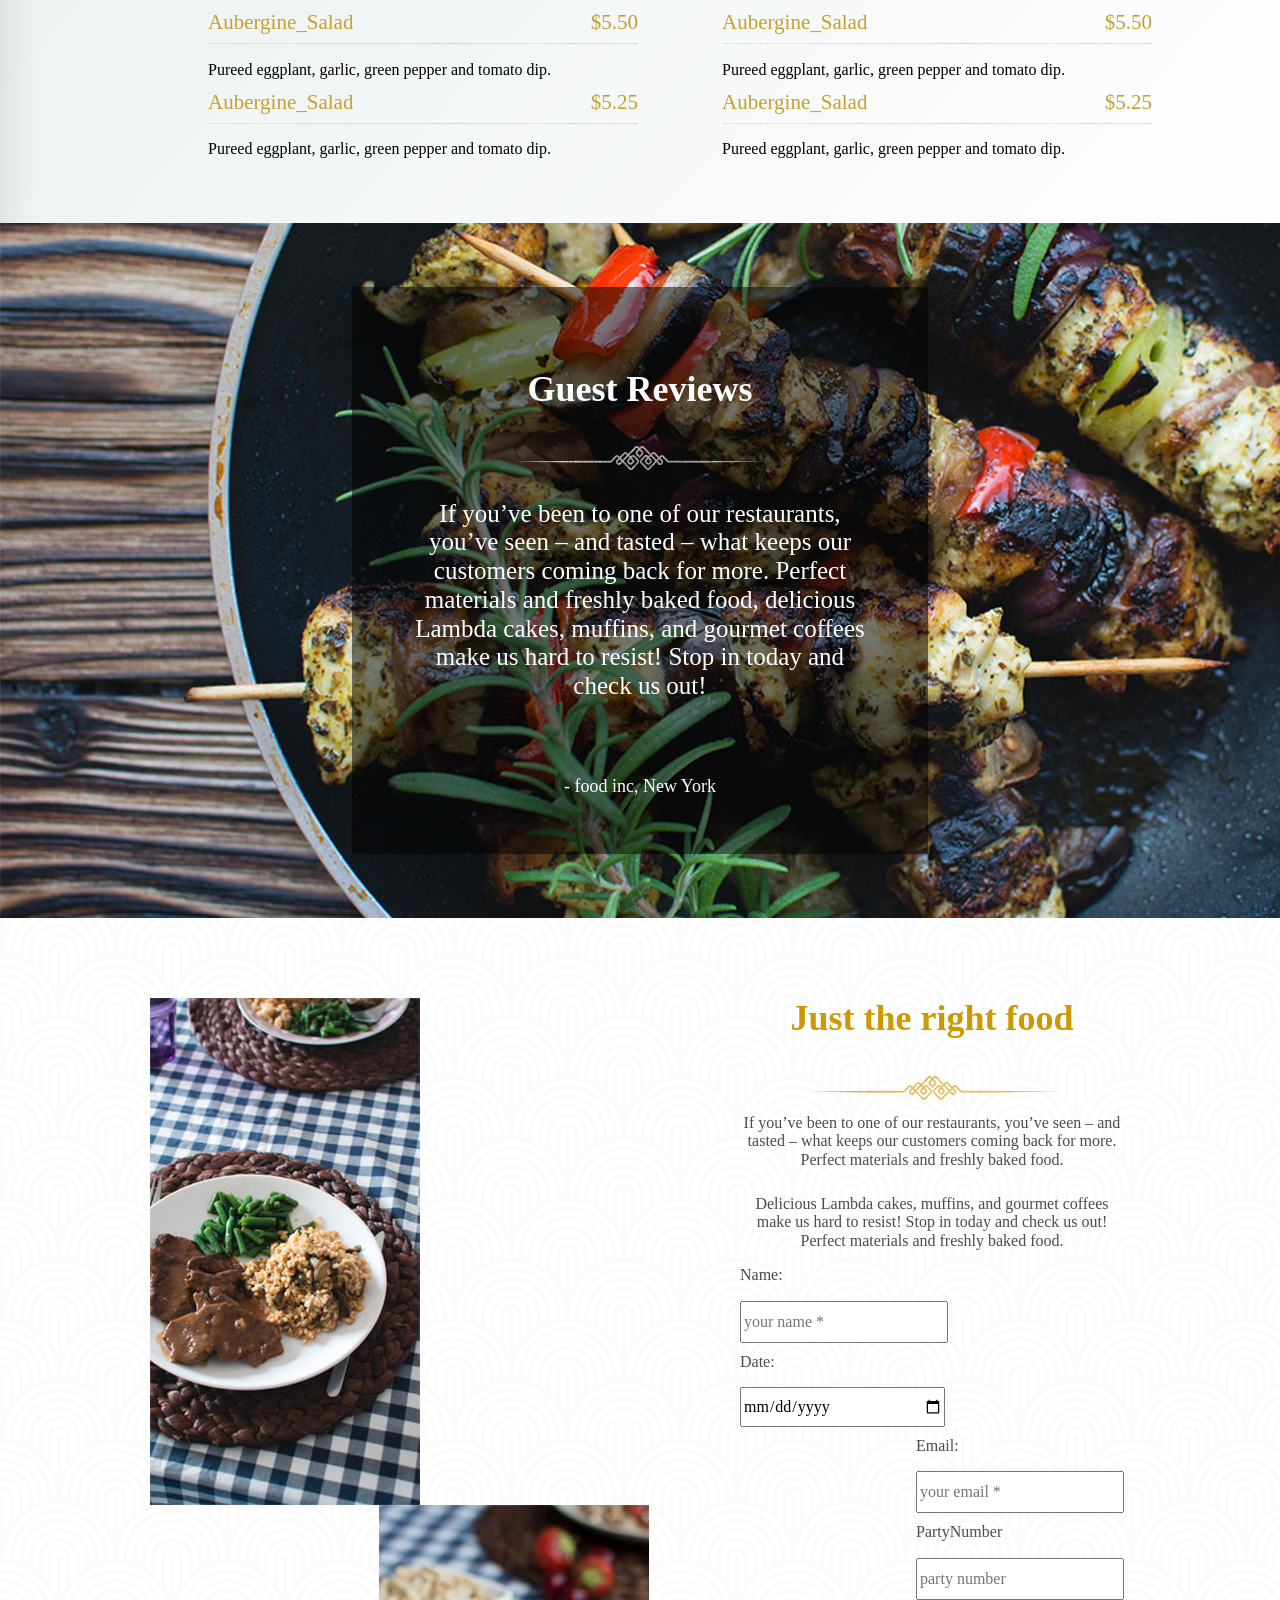
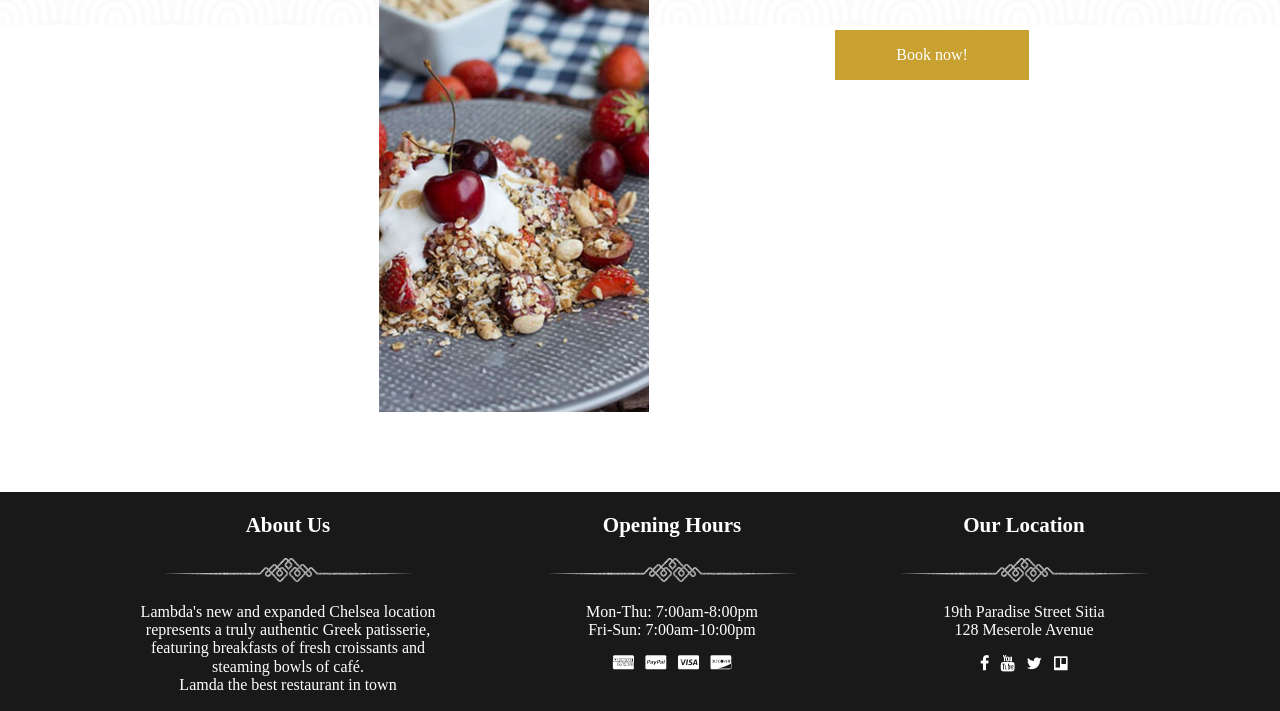
==== commit fc750dcd: "completed all pages" ====
--- a/index.html
+++ b/index.html
@@ -12,12 +12,12 @@
 			<div id="header-top">
 					<div id="logo">LAMBDA</div>
 					<div id="button">
-						<a class="button" href="#">Home</a>
+						<a class="button" href="#header">Home</a>
 						<a class="button" href="#about">About</a>
-						<a class="button" href="#">Igredients</a>
-						<a class="button" href="#">Menu</a>
-						<a class="button" href="#">Review</a>
-						<a class="button" href="#">Reservations</a>
+						<a class="button" href="#ingredients">Igredients</a>
+						<a class="button" href="#menu">Menu</a>
+						<a class="button" href="#review">Review</a>
+						<a class="button" href="#reservations">Reservations</a>
 					</div>
 			</div>
 			<div id="header-body">
@@ -233,13 +233,74 @@
 			</div>
 
 			<div id="review">
-				
-			</div>
-
-			<div id="reservation"></div>
+				<div id="guest-review">
+					<h3>Guest Reviews</h3>
+					<img src="assets/images/white-decoration.png">
+					<p id="comment">If you’ve been to one of our restaurants, you’ve seen – and tasted – what keeps our customers coming back for more. Perfect materials and freshly baked food, delicious Lambda cakes,  muffins, and gourmet coffees make us hard to resist! Stop in today and check us out!</p>
+					<div id="source">- food inc, New York</div>
+				</div>
+			</div>
+
+			<div id="reservations">
+				<div id="box-left">
+					<div id="example-eating">
+						<img id="reservations-img1" src="assets/images/reservations-img1.png">
+						<img id="reservations-img2" src="assets/images/reservations-img2.png">
+					</div>
+				</div>
+				<div id="box-right">
+					<div id="form">
+						<div id="description-reservations">
+							<h3>Just the right food</h3>
+							<img src="assets/images/yello-decoration.png">
+							<p class="fix-margin">
+							If you’ve been to one of our restaurants, you’ve seen – and tasted – what keeps our customers coming back for more. Perfect materials and freshly baked food.</p>
+							<p class="fix-margin">
+							Delicious Lambda cakes,  muffins, and gourmet coffees make us hard to resist! Stop in today and check us out! Perfect materials and freshly baked food.
+							</p>
+						</div>
+						<div id="filling-in-form">
+							<form action="" method="">
+								<div id="form-1">
+									<p class="fix-margin">Name:</p>
+									<input type="text" id="name" class="frame" name="name" placeholder="your name *" required="">
+									<p class="fix-margin">Date:</p>
+									<input type="date" id="date" class="frame" name="date" placeholder="date *" required="">
+								</div>
+								<div id="form-2">
+									<p class="fix-margin">Email:</p>
+									<input type="email" id="email" class="frame" name="email" placeholder="your email *" required="">
+									<p class="fix-margin">PartyNumber</p>
+									<input type="number" id="party-number" class="frame" name="party-number" placeholder="party number">
+								</div>
+								<input type="submit" id="submit" name="submit" value="Book now!">
+							</form>
+						</div>
+					</div>
+				</div>
+			</div>
 		</div>
 		<div id="footer">
-			
+			<div id="about-us">
+				<h3>About Us</h3>
+				<img src="assets/images/white-decoration.png">
+				<p>Lambda's new and expanded Chelsea location represents a truly authentic Greek patisserie, featuring breakfasts of fresh croissants and steaming bowls of café.<br>Lamda the best restaurant in town
+				</p>
+			</div>
+			<div id="open-time">
+				<h3>Opening Hours</h3>
+				<img src="assets/images/white-decoration.png">
+				<p>Mon-Thu: 7:00am-8:00pm <br>
+					Fri-Sun: 7:00am-10:00pm</p>
+				<img src="assets/images/cards.png">
+			</div>
+			<div id="location">
+				<h3>Our Location</h3>
+				<img src="assets/images/white-decoration.png">
+				<p>19th Paradise Street Sitia<br>
+					128 Meserole Avenue</p>
+				<img src="assets/images/icons.png">
+			</div>
 		</div>	
 	</div>
 	
--- a/assets/css/styles.css
+++ b/assets/css/styles.css
@@ -5,15 +5,23 @@
 	background-repeat: no-repeat;
 }
 
-#header-top {
+/*#header-top {
 	display: inline;
 	margin-right: 10%;
 	margin-top: 30px;
 	height: auto;
+}*/
+
+#header-top {
+	display: table;
+	width: 100%;
+	height: auto;
 }
 
 #logo {
-	display: inline;
+/*	background-image: url(../images/logo.png);*/
+	background-size: cover;
+	/*display: inline;*/
 	color: white;
 	font-size: 36px;
 	float: left;
@@ -60,17 +68,25 @@
 	display: inline-block;
 	width: 230px;
 	height: 60px;
-	border: 1px solid black;
 	font-size: 18px;
-	background-color: white;
-	opacity: 0.5;
-	margin-right: 30px;
+	margin-right: 15px;
+	margin-left: 15px;
 	margin-bottom: 100px;
 	text-align: center;
 	padding: 20px 25px;
 	box-sizing: border-box;
-}
-
+	color: white;
+}
+
+#button-left {
+	border: 1px solid black;
+	background-color: rgba(0, 0, 0, 0.3);
+}
+
+#button-right {
+	border: 1px solid white;
+	background-color: rgba(255, 255, 255, 0.2);
+}
 /*About*/
 
 #about {
@@ -125,7 +141,7 @@
 #ingredients #container {
 	width: 500px;
 	height: auto;
-	background-color: rgb(0,0,0,0.5);
+	background-color: rgba(0,0,0,0.5);
 	color: white;
 	text-align: center;
 	padding-top: 30px;
@@ -219,6 +235,161 @@
 	text-align: left;
 }
 
-
-
-
+#review {
+	background-image: url(../images/review-background.png);
+	background-repeat: no-repeat;
+	padding: 5%;
+}
+
+#guest-review {
+	width: 40%;
+	height: auto;
+	background-color: rgba(0,0,0,0.5);
+	text-align: center;
+	color: white;
+	margin-left: auto;
+	margin-right: auto;
+	padding: 4% 5% 5% 5%;
+}
+
+#guest-review h3 {
+	font-size: 36px;
+}
+
+#comment {
+	font-size: 25px;
+}
+
+#source {
+	font-size: 18px;
+	/*margin-top: 50px;*/
+	padding-top: 50px;
+}
+
+/*Reservations*/
+
+#reservations {
+	background-image: url(../images/reservations-background.png);
+	background-repeat: no-repeat;
+	display: table;
+}
+
+#box-left, #box-right {
+	width: 50%;
+	height: auto;
+}
+
+#box-left {
+	display: table;
+	float: left;
+	/*padding: 80px;*/
+}
+
+#box-right {
+	float: right;
+}
+
+#example-eating {
+	display: table;
+	width: 78%;
+	height: auto;
+	margin: 80px 100px 80px 150px;
+}
+
+#form {
+	width: 60%;
+	height: auto;
+	margin: 80px 150px 80px 100px;
+	text-align: center;
+}
+
+#reservations-img1 {
+	float: left;
+}
+
+#reservations-img2 {
+	float: right;
+}
+
+#form h3 {
+	font-size: 36px;
+	color: #cc9900;
+}
+
+#form p {
+	font-size: 16px;
+	color: #4c4c4c;
+	padding-top: 10px;
+}
+
+.frame {
+	width: 200px;
+	height: 36px;
+}
+
+#filling-in-form {
+	text-align: center;
+	margin-top: -10px;
+}
+
+#form-1, #form-2{
+	text-align: left;
+}
+
+#form-1 {
+	float: left;
+}
+
+#form-2 {
+	float: right;
+}
+
+#submit {
+	padding: 15px 60px;
+	margin-top: 30px;
+	background-color: #c9a131;
+	border: 1px solid #c9a131;
+	color: white;
+}
+
+.fix-margin {
+	margin-top: 0px;
+}
+
+#footer {
+	background-color: rgba(0, 0, 0, 0.9);
+	color: white;
+	text-align: center;
+	width: 100%;
+	height: auto;
+	display: table;
+}
+
+#about-us{
+	float: left;
+	width: 25%;
+	height: auto;
+	margin-left: 10%;
+}
+
+#open-time {
+	float: left;
+	width: 25%;
+	height: auto;
+	margin-left: 5%;
+}
+
+#about-us h3, #open-time h3, #location h3 {
+	font-size: 21px;
+}
+
+#about-us p, #open-time p, #location p {
+	font-size: 16px;
+}
+
+#location {
+	float: right;
+	width: 20%;
+	height: auto;
+	margin-right: 10%;
+}
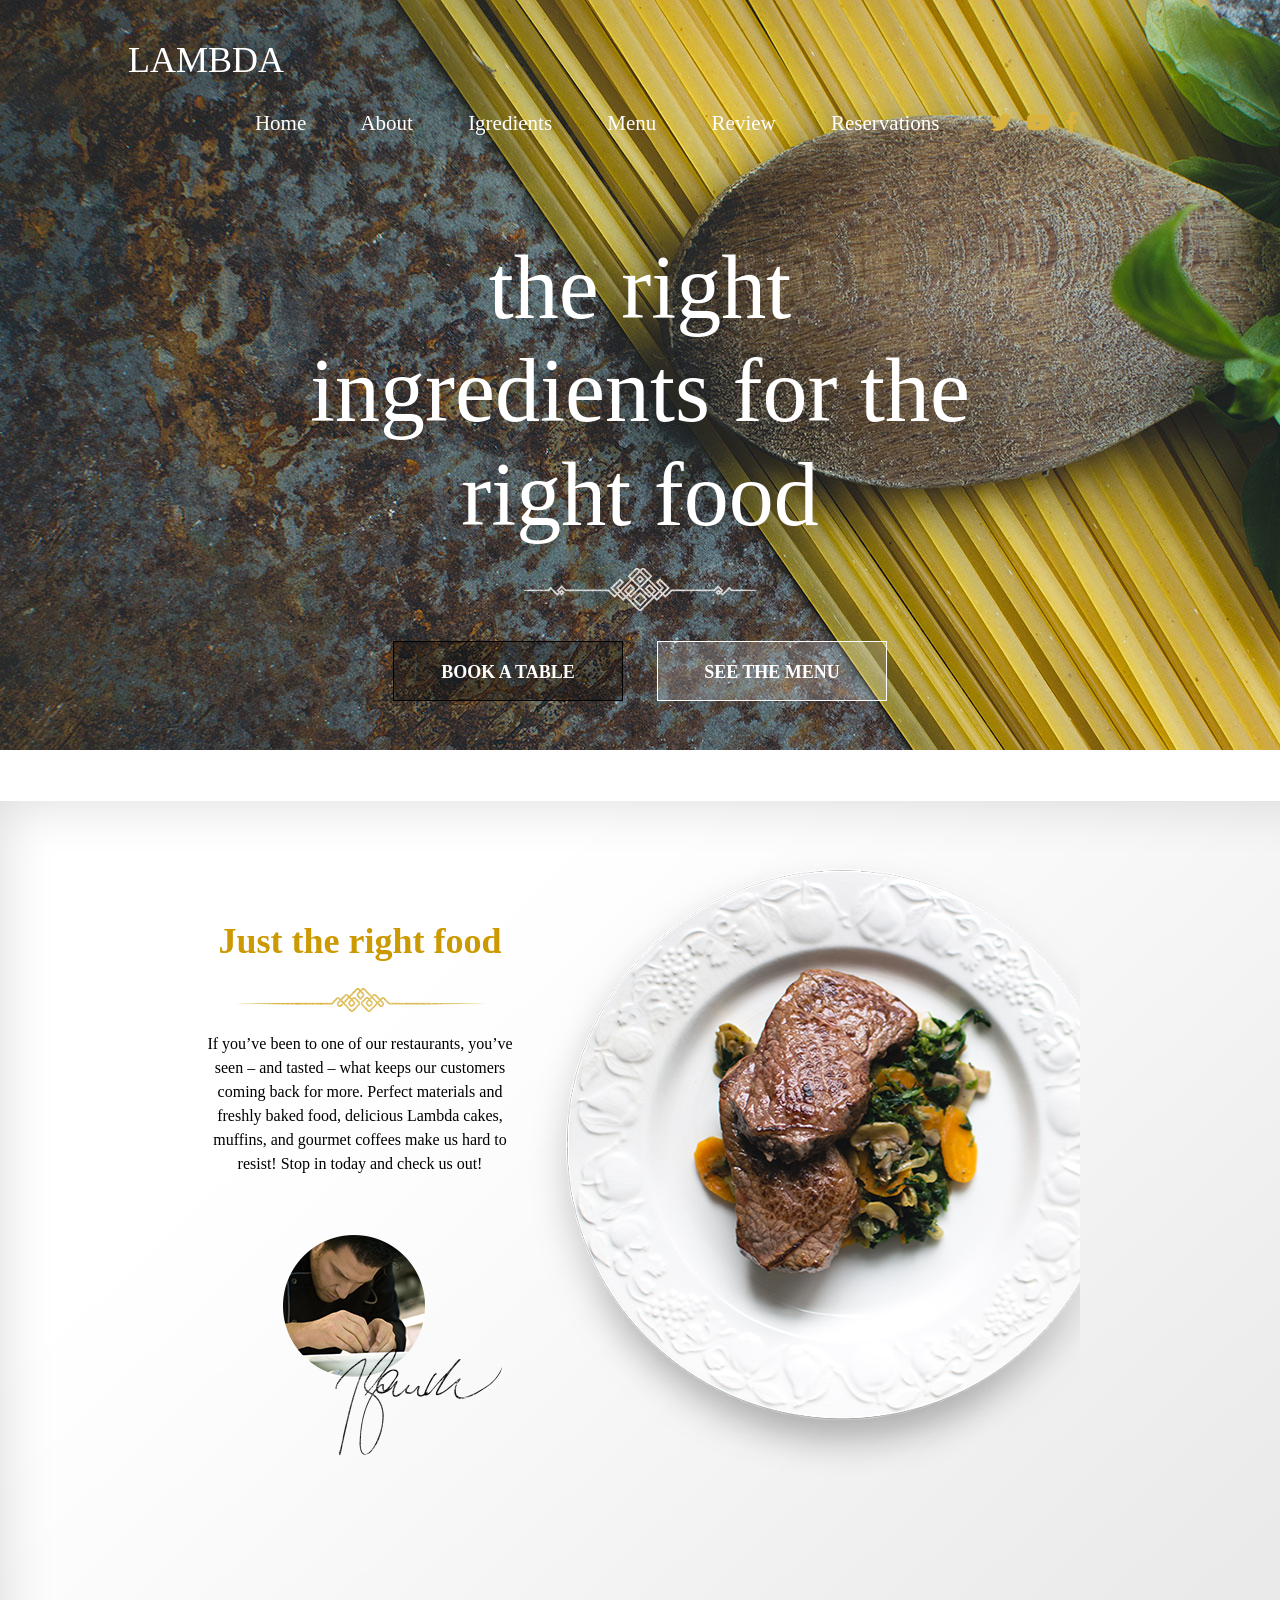
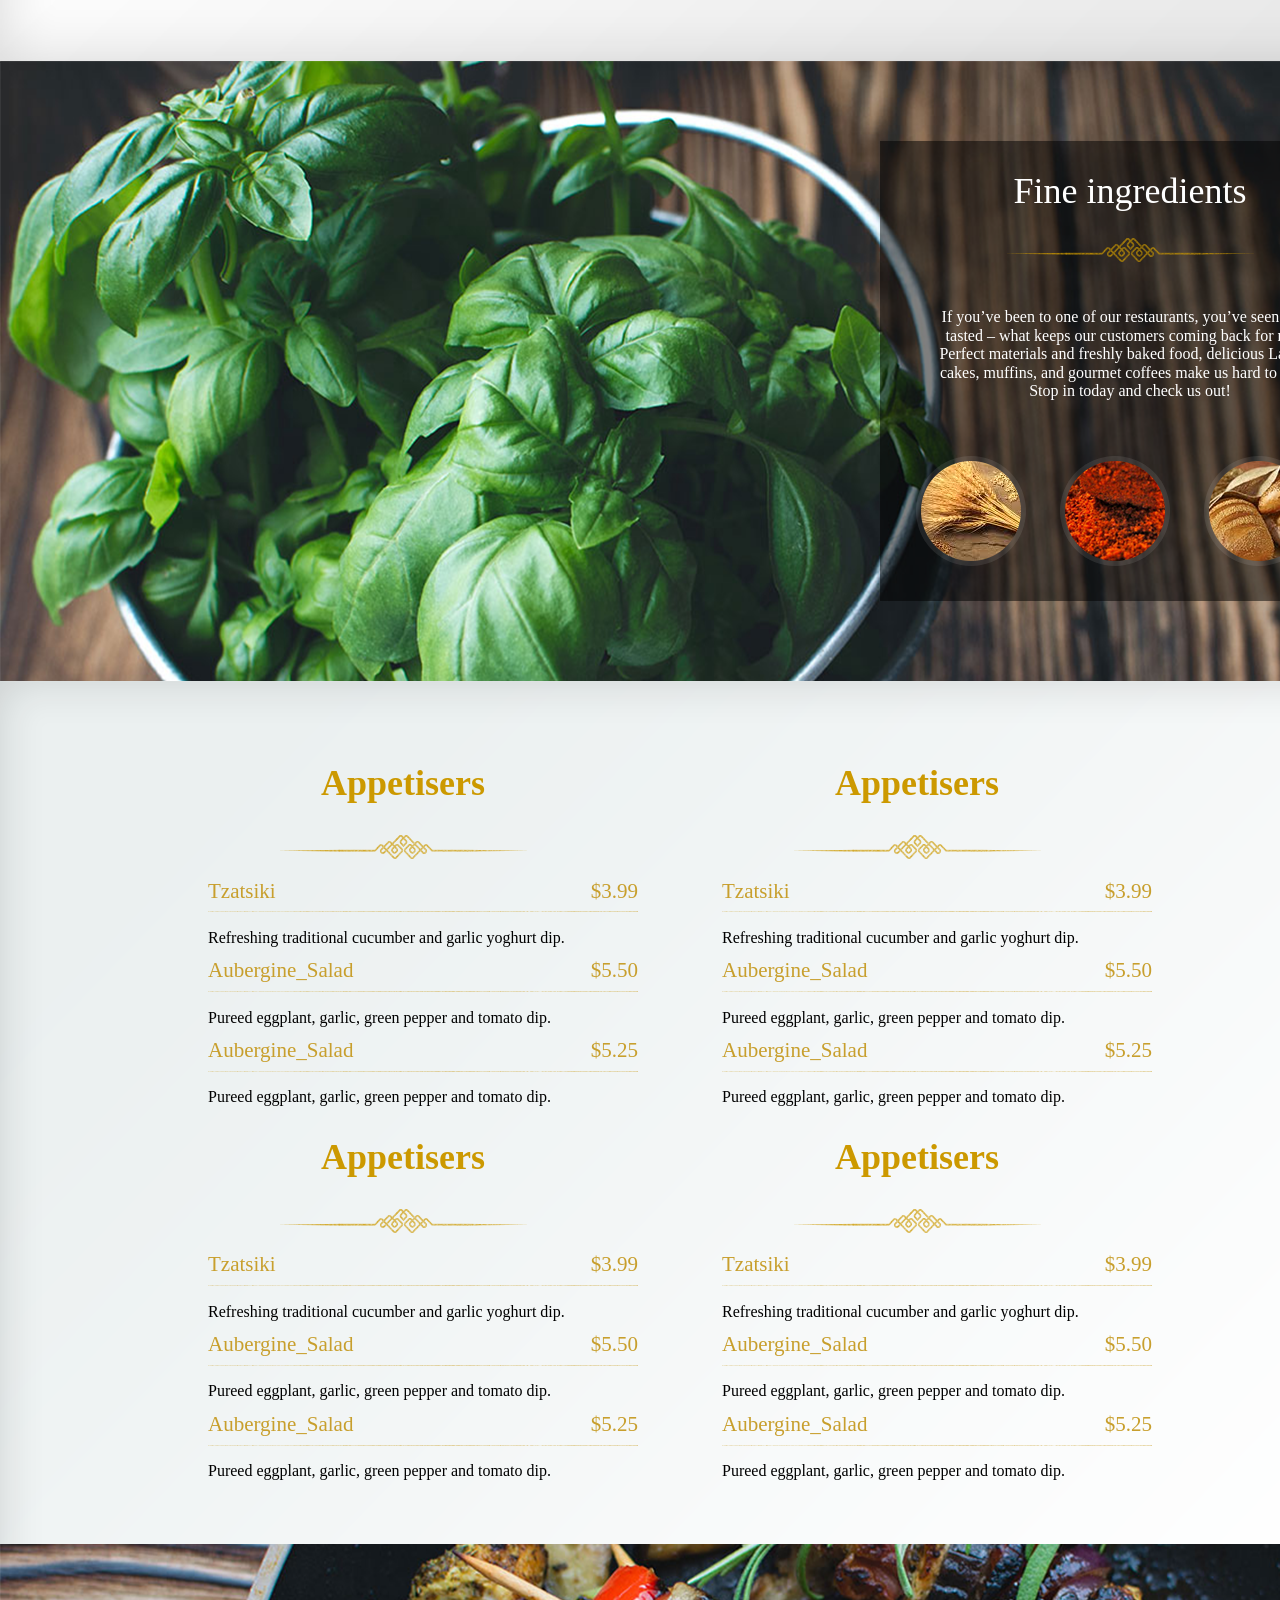
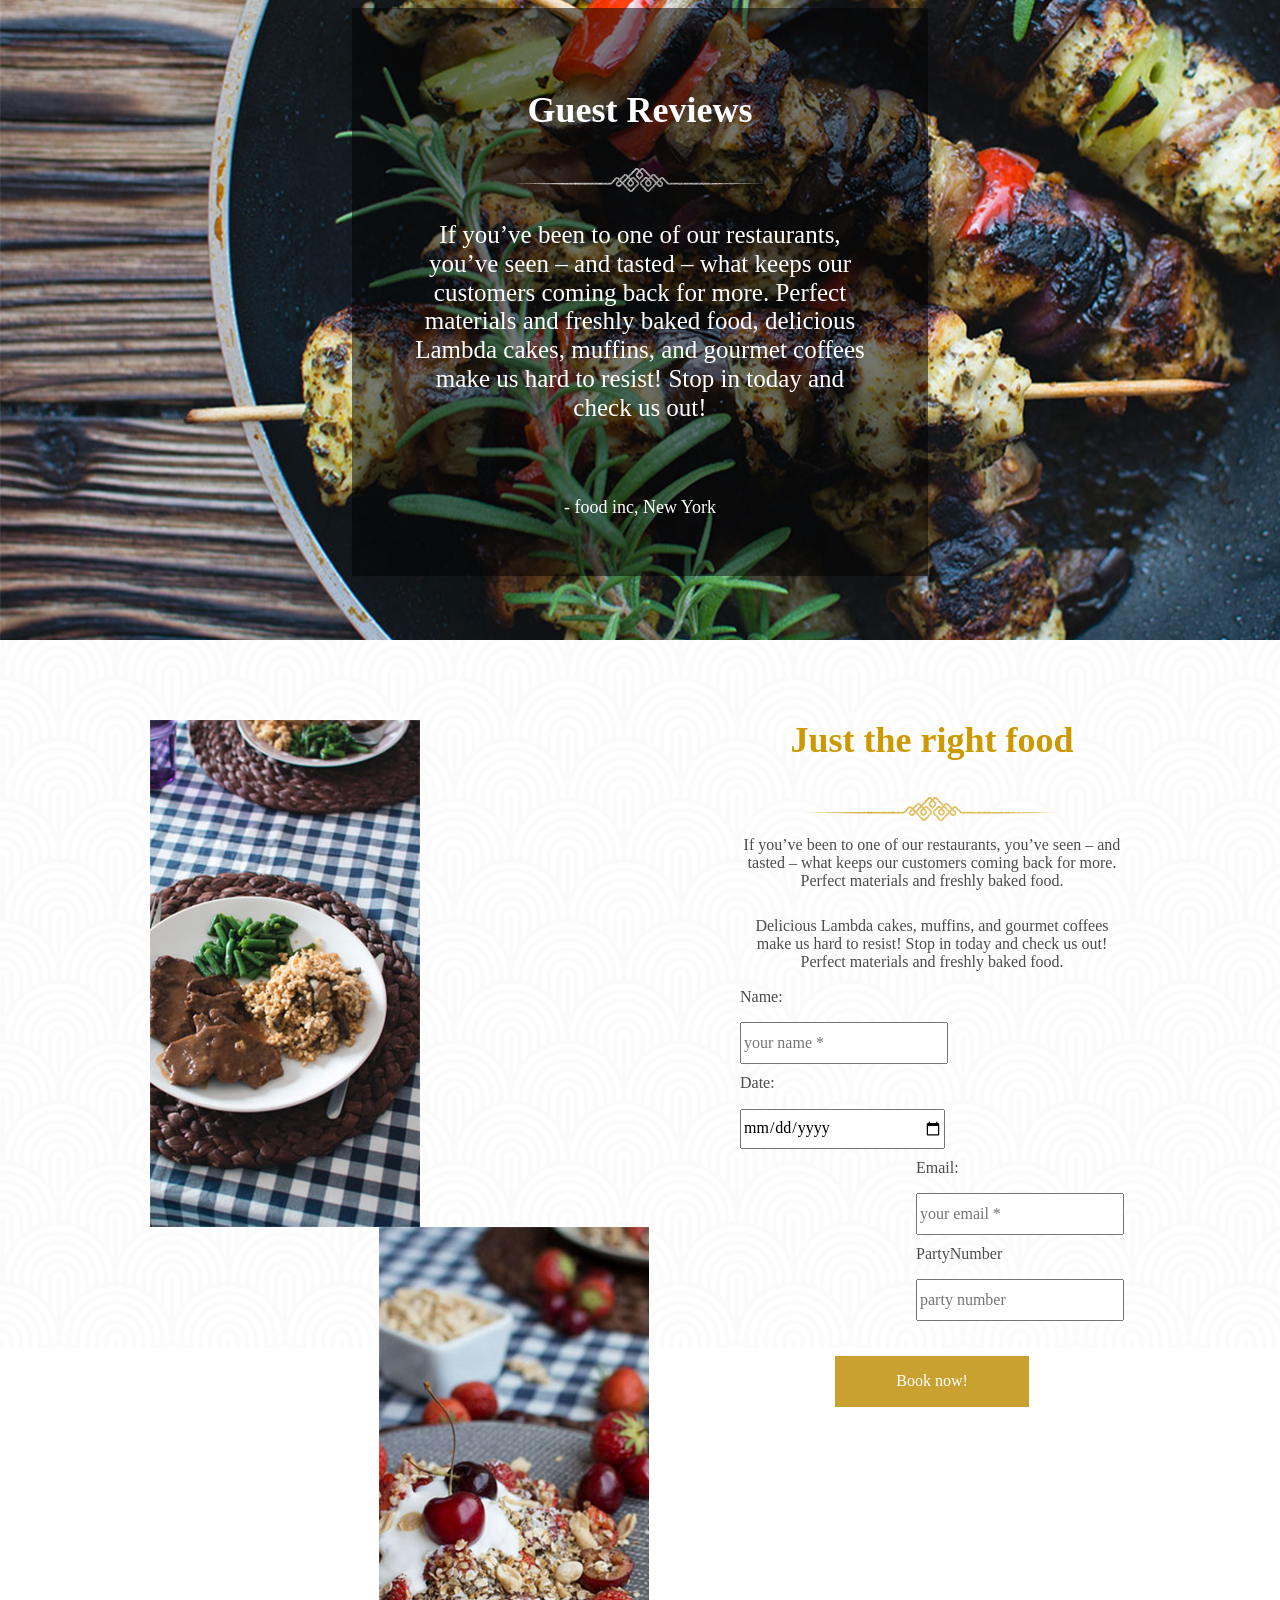
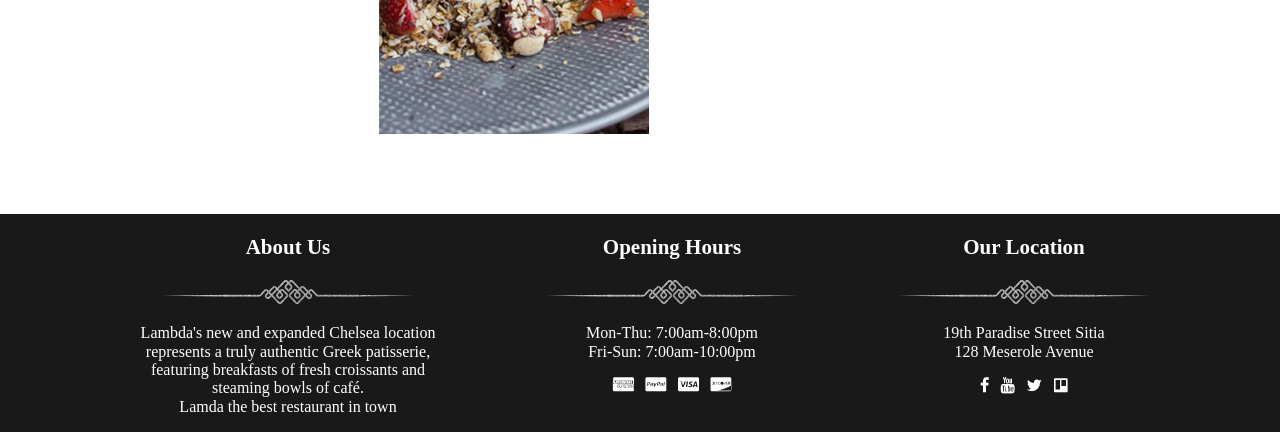
==== commit 9756efb1: "Change from image to background-image until ingredients page" ====
--- a/index.html
+++ b/index.html
@@ -5,6 +5,7 @@
 	<meta charset="utf-8">
 	<link rel="stylesheet" type="text/css" href="assets/css/reset.css">
 	<link rel="stylesheet" type="text/css" href="assets/css/styles.css">
+	<link rel="stylesheet" href="https://use.fontawesome.com/releases/v5.1.0/css/all.css" integrity="sha384-lKuwvrZot6UHsBSfcMvOkWwlCMgc0TaWr+30HWe3a4ltaBwTZhyTEggF5tJv8tbt" crossorigin="anonymous">
 </head>
 <body>
 	<div id="container">
@@ -18,13 +19,18 @@
 						<a class="button" href="#menu">Menu</a>
 						<a class="button" href="#review">Review</a>
 						<a class="button" href="#reservations">Reservations</a>
+						<div id="sns">
+							<a id="twitter" class="fab fa-twitter " href="https://twitter.com"></a>
+							<a id="youtube" class="fab fa-youtube " href="https://youtube.com"></a>
+							<a id="facebook" class="fab fa-facebook-f" href="https://facebook.com"></a>
+						</div>
 					</div>
 			</div>
 			<div id="header-body">
-				<p>the right ingredients for the right food</p>
+				the right ingredients for the right food
 
 				<!-- <div id="header-content">the right ingredients for the right food</div> -->
-				<img src="assets/images/header-bottom.png">
+				<!-- <img src="assets/images/header-bottom.png"> -->
 			</div>
 			<div id="header-bottom">
 				<div class="header-bottom-button" id="button-left"><strong>BOOK A TABLE</strong></div>
@@ -35,13 +41,16 @@
 		<div id="content">
 			<div id="about">
 				<div id="info-cook">
-					<h3>Just the right food</h3>
-					<img src="assets/images/yello-decoration.png">
-					<p>If you’ve been to one of our restaurants, you’ve seen – and tasted – what keeps our customers coming back for more. Perfect materials and freshly baked food, delicious Lambda cakes,  muffins, and gourmet coffees make us hard to resist! Stop in today and check us out!</p>
-					<img src="assets/images/cook.png">
+					<div class="header-name" id="header-about"><b>Just the right food</b></div>
+					<div class="decoration-yellow"></div>
+					<!-- <img src="assets/images/yello-decoration.png"> -->
+					<div class="content-description">If you’ve been to one of our restaurants, you’ve seen – and tasted – what keeps our customers coming back for more. Perfect materials and freshly baked food, delicious Lambda cakes,  muffins, and gourmet coffees make us hard to resist! Stop in today and check us out!
+					</div>
+					<div id="cook"></div>
+					<!-- <img src="assets/images/cook.png"> -->
 				</div>
 				<div id="dish">
-					<img src="assets/images/dish.png">
+					<!-- <img src="assets/images/dish.png"> -->
 				</div>
 			</div>
 			<div style="clear: both;"></div>
@@ -49,13 +58,17 @@
 				<div id="big-container">
 					<div id=container >
 						<div id="sub-container">
-							<h3>Fine ingredients</h3>
-							<img src="assets/images/yello-decoration.png">
+							<div class="header-name">Fine ingredients</div>
+							<div class="decoration-yellow"></div>
+							<!-- <img src="assets/images/yello-decoration.png"> -->
 							<p>If you’ve been to one of our restaurants, you’ve seen – and tasted – what keeps our customers coming back for more. Perfect materials and freshly baked food, delicious Lambda cakes,  muffins, and gourmet coffees make us hard to resist! Stop in today and check us out!</p>
 							<div id="img-ingredients">
-								<img class="ingredients-img" src="assets/images/ingredients-img1.png" alt="">
+<!-- 								<img class="ingredients-img" src="assets/images/ingredients-img1.png" alt="">
 								<img class="ingredients-img" src="assets/images/ingredients-img2.png" alt="">
-								<img src="assets/images/ingredients-img3.png" alt="">
+								<img src="assets/images/ingredients-img3.png" alt=""> -->
+								<div class="ingredients-img" id="ingredients-img1"></div>
+								<div class="ingredients-img" id="ingredients-img2"></div>
+								<div class="ingredients-img" id="ingredients-img3"></div>
 							</div>
 						</div>
 						
--- a/assets/css/styles.css
+++ b/assets/css/styles.css
@@ -33,7 +33,7 @@
 	float: right;
 	font-size: 21px;
 	margin-top: 30px;
-	margin-right: 20%;
+	margin-right: 15%;
 }
 
 .button {
@@ -42,21 +42,35 @@
 	text-decoration: none;
 }
 
-#header-body p {
+#header-body {
 	font-size: 90px;
 	text-align: center;
 	color: white;
 	width: 55%;
-	margin: 100px auto;
-	margin-bottom: 30px;
-}
-
-#header-body img {
-	display: block;
-	width: auto;
-	height: auto;
-	margin: 0 auto;
-}
+	margin: 0px auto;
+	padding-top: 100px;
+	padding-bottom: 65px;
+}
+
+#header-body {
+	background-image: url(../images/header-bottom.png);
+	background-repeat: no-repeat;
+	background-position: bottom center;
+}
+
+
+#sns {
+	float: right;
+}
+
+.fab {
+	color: #dab33e;
+	text-decoration: none;
+	display: inline-block;
+	margin-right: 10px;
+}
+
+
 
 #header-bottom {
 	margin-top: 30px;
@@ -91,41 +105,67 @@
 
 #about {
 	background-image: url(../images/about-background.png);
-	position: relative;
+	background-size: cover;
+	display: table;
 	background-repeat: no-repeat;
 	width: 100%;
+	/*height: 100vh;*/
 	margin-right: 100px;
-	overflow: auto;
+	padding-top: 50px;
+	box-sizing: border-box;
 }
 
 #info-cook {
 	float: left;
 	width: 25%;
 	margin-left: 200px;
-}
-
-#info-cook h3 {
-	font-size: 36px;
-	text-align: center;
-	color: #cc9900;
-}
-
-#info-cook p {
+	padding-top: 70px;
+	padding-bottom: 70px;
+}
+
+.header-name {
+	font-size: 36px;
+	text-align: center;
+}
+
+#header-about {
+	color: #cc9900; 
+
+}
+
+.decoration-yellow {
+	padding-bottom: 50px;
+	background-image: url(../images/yello-decoration.png);
+	background-repeat: no-repeat;
+	background-position: bottom center;
+}
+
+.content-description {
 	font-size: 16px;
 	text-align: center;
 	margin-top: 20px;
-}
-
-#info-cook img {
-	display: block;
+	line-height: 1.5;
+}
+
+#cook {
+	background-image: url(../images/cook.png);
+	background-repeat: no-repeat;
+	background-position: bottom center;
+	padding-top: 280px;
+	margin-left: 65px;
+/*	display: block;
 	width: auto;
 	height: auto;
-	margin: 0 auto;
+	margin: 0 auto;*/
 }
 
 #dish {
 	float: right;
 	margin-right: 200px;
+	background-repeat: no-repeat;
+	background-image: url(../images/dish.png);
+	width: 43%;
+	height: 90vh;
 }
 
 /*Ingredients*/
@@ -135,7 +175,9 @@
 	background-repeat: no-repeat;
 	position: relative;
 	width: 100%;
+	height: auto;
 	padding: 80px;
+	box-sizing: border-box;
 }
 
 #ingredients #container {
@@ -170,7 +212,23 @@
 
 .ingredients-img {
 	margin-right: 30px;
-}
+	width: 110px;
+	height: 110px;
+	display: inline-block;
+}
+
+#ingredients-img1 {
+	background-image: url(../images/ingredients-img1.png);
+} 
+
+#ingredients-img2 {
+	background-image: url(../images/ingredients-img2.png);
+}
+
+#ingredients-img3 {
+	background-image: url(../images/ingredients-img3.png);
+}
+
 
 #menu {
 	background-image: url(../images/menu-background.png);
@@ -346,7 +404,7 @@
 
 #submit {
 	padding: 15px 60px;
-	margin-top: 30px;
+	margin: 35px;
 	background-color: #c9a131;
 	border: 1px solid #c9a131;
 	color: white;
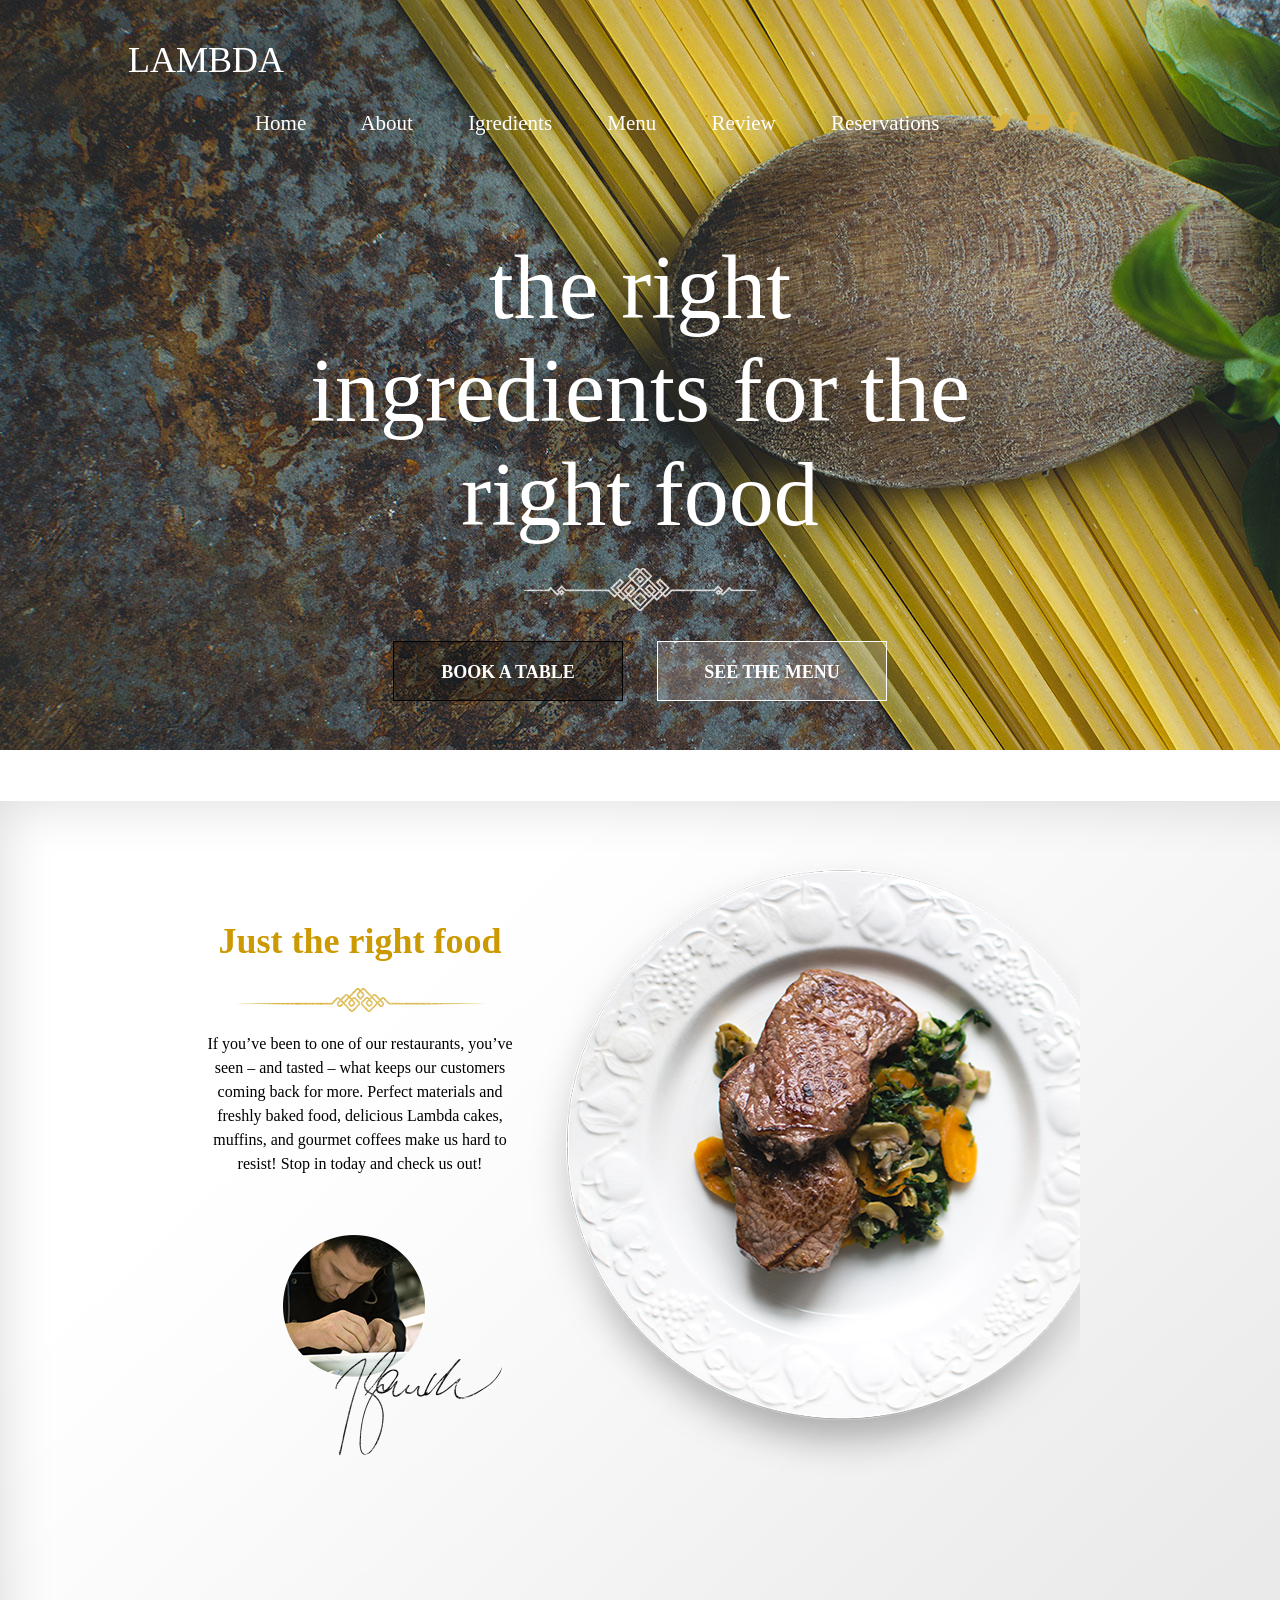
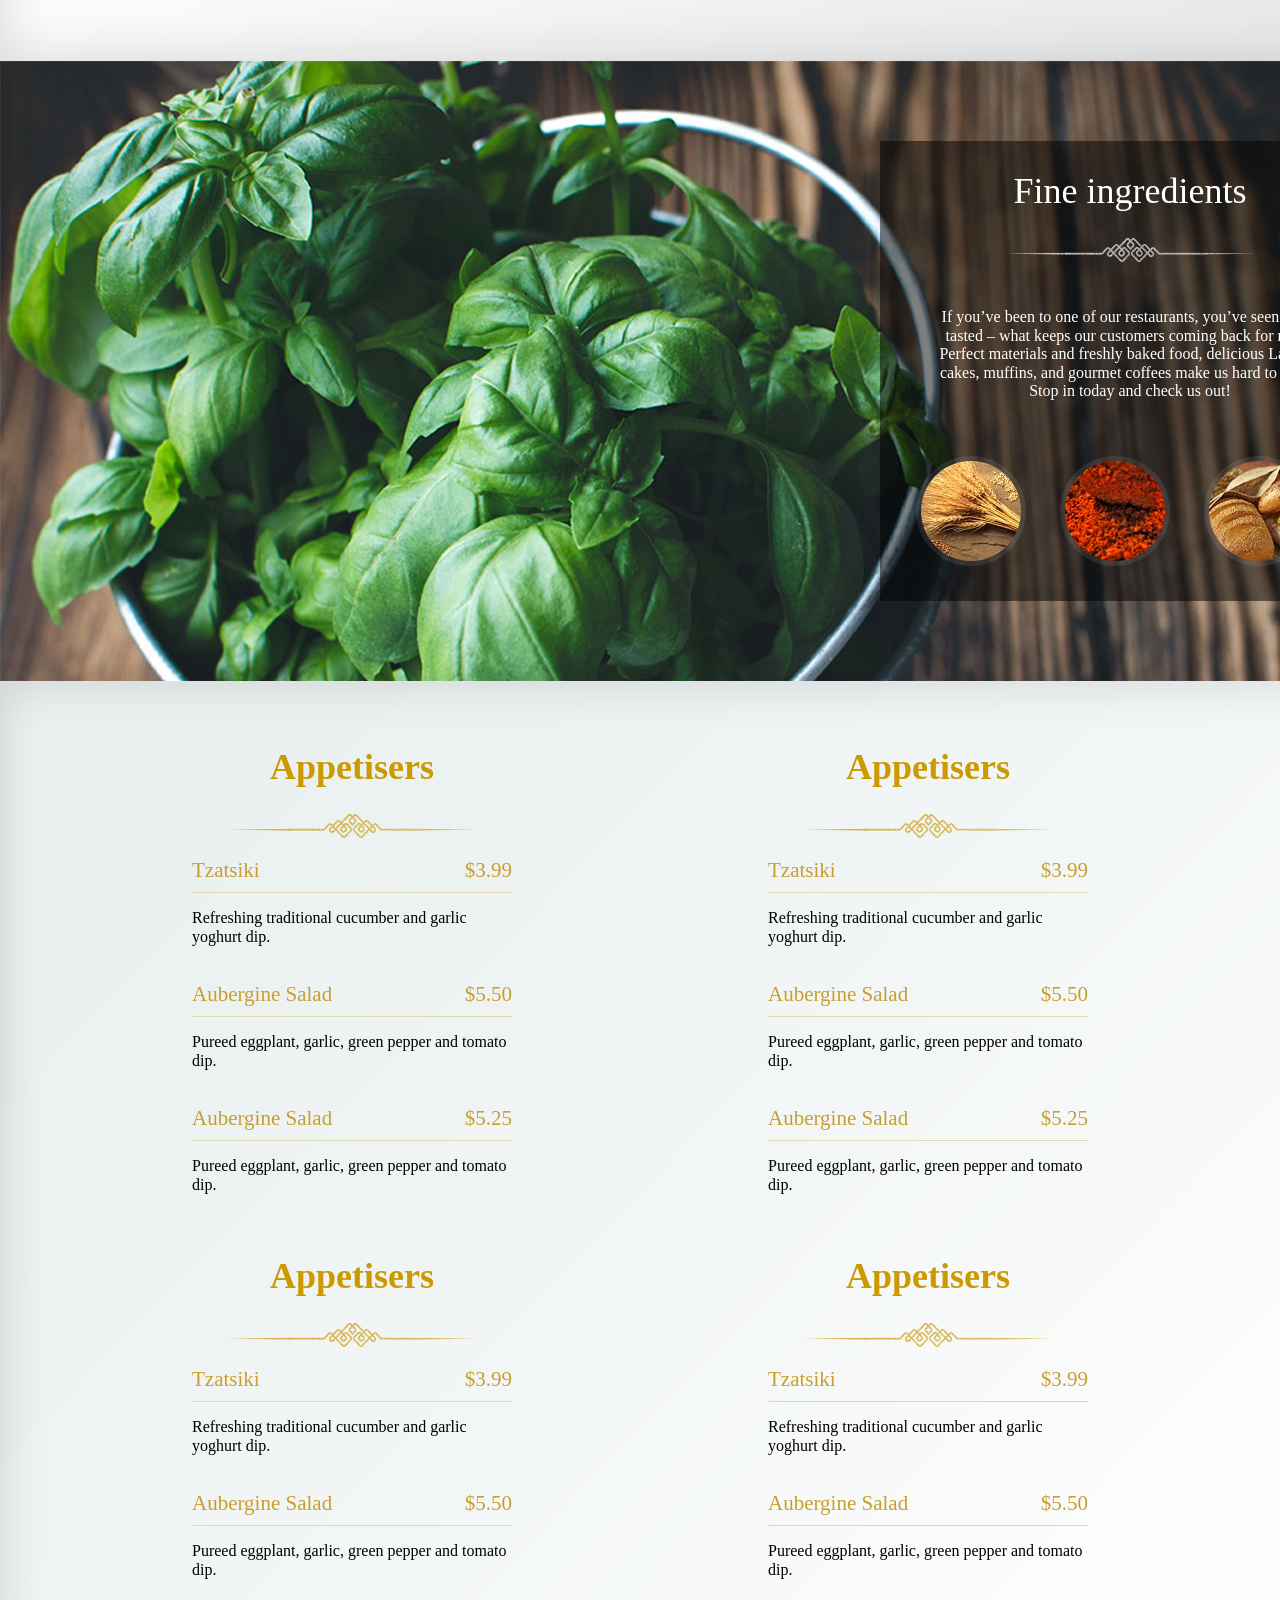
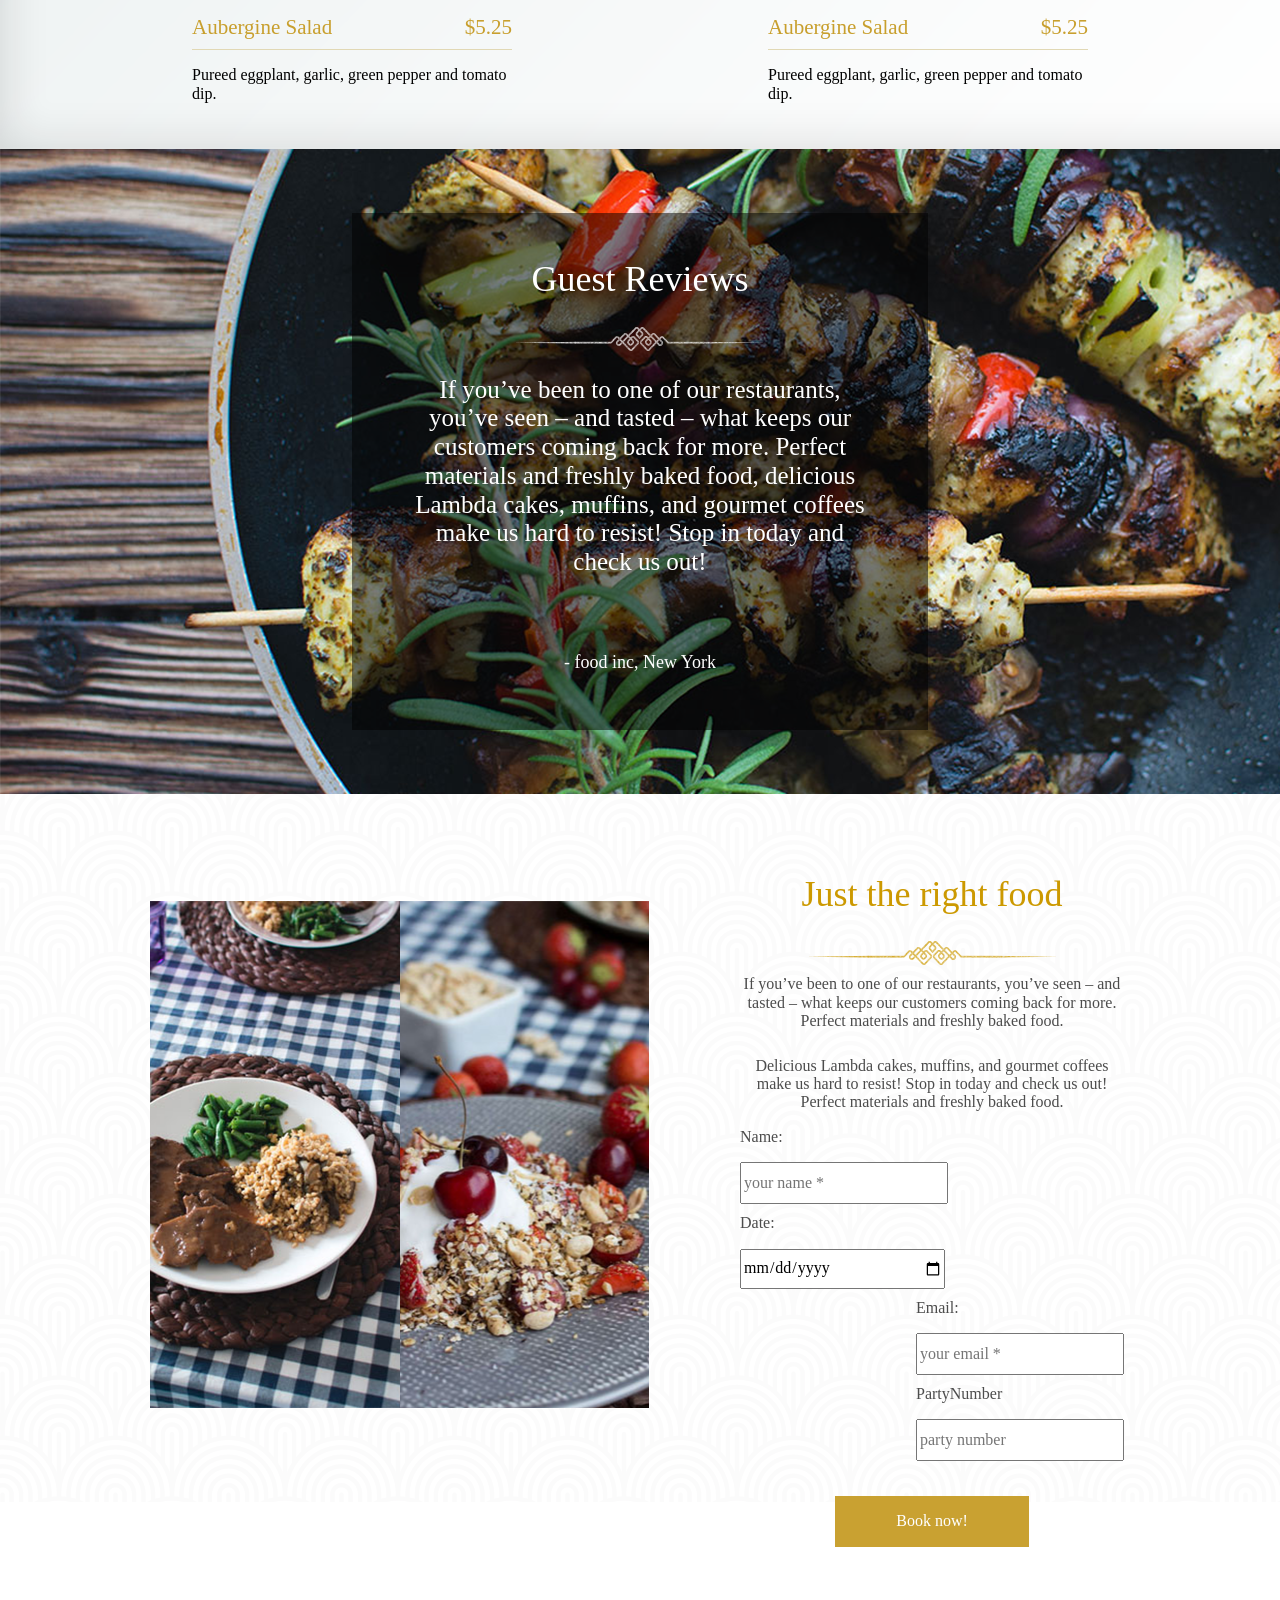
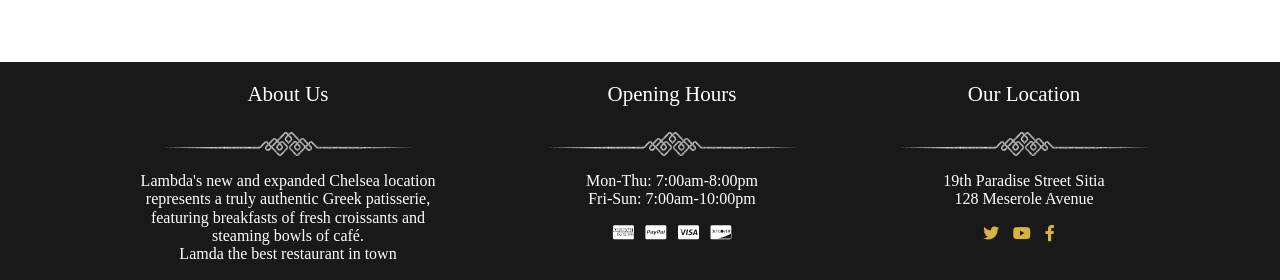
==== commit 458c60fa: "Change from image to background-image all pages" ====
--- a/index.html
+++ b/index.html
@@ -41,7 +41,7 @@
 		<div id="content">
 			<div id="about">
 				<div id="info-cook">
-					<div class="header-name" id="header-about"><b>Just the right food</b></div>
+					<div class="header-name header-about" id=""><b>Just the right food</b></div>
 					<div class="decoration-yellow"></div>
 					<!-- <img src="assets/images/yello-decoration.png"> -->
 					<div class="content-description">If you’ve been to one of our restaurants, you’ve seen – and tasted – what keeps our customers coming back for more. Perfect materials and freshly baked food, delicious Lambda cakes,  muffins, and gourmet coffees make us hard to resist! Stop in today and check us out!
@@ -58,14 +58,11 @@
 				<div id="big-container">
 					<div id=container >
 						<div id="sub-container">
-							<div class="header-name">Fine ingredients</div>
-							<div class="decoration-yellow"></div>
+							<div class="header-name decoration-white">Fine ingredients</div>
+							<!-- <div class="decoration-white"></div> -->
 							<!-- <img src="assets/images/yello-decoration.png"> -->
 							<p>If you’ve been to one of our restaurants, you’ve seen – and tasted – what keeps our customers coming back for more. Perfect materials and freshly baked food, delicious Lambda cakes,  muffins, and gourmet coffees make us hard to resist! Stop in today and check us out!</p>
 							<div id="img-ingredients">
-<!-- 								<img class="ingredients-img" src="assets/images/ingredients-img1.png" alt="">
-								<img class="ingredients-img" src="assets/images/ingredients-img2.png" alt="">
-								<img src="assets/images/ingredients-img3.png" alt=""> -->
 								<div class="ingredients-img" id="ingredients-img1"></div>
 								<div class="ingredients-img" id="ingredients-img2"></div>
 								<div class="ingredients-img" id="ingredients-img3"></div>
@@ -82,34 +79,33 @@
 						<ul class="list">
 							<li>
 								<div id="sub-appertisers">
-									<h3 class="type-eating">Appetisers</h3>
-									<img class="decoration" src="assets/images/yello-decoration.png">
-									<ul class="list">
-										<li>
+									<div class="type-eating">Appetisers</div>
+									<ul class="list">
+										<li class="name-and-cost">
 											<span class="name-eating">Tzatsiki</span>
 											<span class="cost">$3.99</span>
 										</li>
-										<img src="assets/images/line.png">
+										<!-- <img src="assets/images/line.png"> -->
 										<li>
 											<p class="description-eating">Refreshing traditional cucumber and garlic yoghurt dip.</p>
 										</li>
 									</ul>
 									<ul class="list">
-										<li>
-											<span class="name-eating">Aubergine_Salad</span>
+										<li class="name-and-cost">
+											<span class="name-eating">Aubergine Salad</span>
 											<span class="cost">$5.50</span>
 										</li>
-										<img src="assets/images/line.png">
-										<li>
-											<p class="description-eating">Pureed eggplant, garlic, green pepper and tomato dip.</p>
-										</li>
-									</ul>
-									<ul class="list">
-										<li>
-											<span class="name-eating">Aubergine_Salad</span>
+										<!-- <img src="assets/images/line.png"> -->
+										<li>
+											<p class="description-eating">Pureed eggplant, garlic, green pepper and tomato dip.</p>
+										</li>
+									</ul>
+									<ul class="list">
+										<li class="name-and-cost">
+											<span class="name-eating">Aubergine Salad</span>
 											<span class="cost">$5.25</span>
 										</li>
-										<img src="assets/images/line.png">
+										<!-- <img src="assets/images/line.png"> -->
 										<li>
 											<p class="description-eating">Pureed eggplant, garlic, green pepper and tomato dip.</p>
 										</li>
@@ -123,34 +119,33 @@
 						<ul class="list">
 							<li>
 								<div id="sub-appertisers">
-									<h3 class="type-eating">Appetisers</h3>
-									<img class="decoration" src="assets/images/yello-decoration.png">
-									<ul class="list">
-										<li>
+									<div class="type-eating">Appetisers</div>
+									<ul class="list">
+										<li class="name-and-cost">
 											<span class="name-eating">Tzatsiki</span>
 											<span class="cost">$3.99</span>
 										</li>
-										<img src="assets/images/line.png">
+										<!-- <img src="assets/images/line.png"> -->
 										<li>
 											<p class="description-eating">Refreshing traditional cucumber and garlic yoghurt dip.</p>
 										</li>
 									</ul>
 									<ul class="list">
-										<li>
-											<span class="name-eating">Aubergine_Salad</span>
+										<li class="name-and-cost">
+											<span class="name-eating">Aubergine Salad</span>
 											<span class="cost">$5.50</span>
 										</li>
-										<img src="assets/images/line.png">
-										<li>
-											<p class="description-eating">Pureed eggplant, garlic, green pepper and tomato dip.</p>
-										</li>
-									</ul>
-									<ul class="list">
-										<li>
-											<span class="name-eating">Aubergine_Salad</span>
+										<!-- <img src="assets/images/line.png"> -->
+										<li>
+											<p class="description-eating">Pureed eggplant, garlic, green pepper and tomato dip.</p>
+										</li>
+									</ul>
+									<ul class="list">
+										<li class="name-and-cost">
+											<span class="name-eating">Aubergine Salad</span>
 											<span class="cost">$5.25</span>
 										</li>
-										<img src="assets/images/line.png">
+										<!-- <img src="assets/images/line.png"> -->
 										<li>
 											<p class="description-eating">Pureed eggplant, garlic, green pepper and tomato dip.</p>
 										</li>
@@ -165,34 +160,33 @@
 						<ul class="list">
 							<li>
 								<div id="sub-appertisers">
-									<h3 class="type-eating">Appetisers</h3>
-									<img class="decoration" src="assets/images/yello-decoration.png">
-									<ul class="list">
-										<li>
+									<div class="type-eating">Appetisers</div>
+									<ul class="list">
+										<li class="name-and-cost">
 											<span class="name-eating">Tzatsiki</span>
 											<span class="cost">$3.99</span>
 										</li>
-										<img src="assets/images/line.png">
+										<!-- <img src="assets/images/line.png"> -->
 										<li>
 											<p class="description-eating">Refreshing traditional cucumber and garlic yoghurt dip.</p>
 										</li>
 									</ul>
 									<ul class="list">
-										<li>
-											<span class="name-eating">Aubergine_Salad</span>
+										<li class="name-and-cost">
+											<span class="name-eating">Aubergine Salad</span>
 											<span class="cost">$5.50</span>
 										</li>
-										<img src="assets/images/line.png">
-										<li>
-											<p class="description-eating">Pureed eggplant, garlic, green pepper and tomato dip.</p>
-										</li>
-									</ul>
-									<ul class="list">
-										<li>
-											<span class="name-eating">Aubergine_Salad</span>
+										<!-- <img src="assets/images/line.png"> -->
+										<li>
+											<p class="description-eating">Pureed eggplant, garlic, green pepper and tomato dip.</p>
+										</li>
+									</ul>
+									<ul class="list">
+										<li class="name-and-cost">
+											<span class="name-eating">Aubergine Salad</span>
 											<span class="cost">$5.25</span>
 										</li>
-										<img src="assets/images/line.png">
+										<!-- <img src="assets/images/line.png"> -->
 										<li>
 											<p class="description-eating">Pureed eggplant, garlic, green pepper and tomato dip.</p>
 										</li>
@@ -205,34 +199,33 @@
 						<ul class="list">
 							<li>
 								<div id="sub-appertisers">
-									<h3 class="type-eating">Appetisers</h3>
-									<img class="decoration" src="assets/images/yello-decoration.png">
-									<ul class="list">
-										<li>
+									<div class="type-eating">Appetisers</div>
+									<ul class="list">
+										<li class="name-and-cost">
 											<span class="name-eating">Tzatsiki</span>
 											<span class="cost">$3.99</span>
 										</li>
-										<img src="assets/images/line.png">
+										<!-- <img src="assets/images/line.png"> -->
 										<li>
 											<p class="description-eating">Refreshing traditional cucumber and garlic yoghurt dip.</p>
 										</li>
 									</ul>
 									<ul class="list">
-										<li>
-											<span class="name-eating">Aubergine_Salad</span>
+										<li class="name-and-cost">
+											<span class="name-eating">Aubergine Salad</span>
 											<span class="cost">$5.50</span>
 										</li>
-										<img src="assets/images/line.png">
-										<li>
-											<p class="description-eating">Pureed eggplant, garlic, green pepper and tomato dip.</p>
-										</li>
-									</ul>
-									<ul class="list">
-										<li>
-											<span class="name-eating">Aubergine_Salad</span>
+										<!-- <img src="assets/images/line.png"> -->
+										<li>
+											<p class="description-eating">Pureed eggplant, garlic, green pepper and tomato dip.</p>
+										</li>
+									</ul>
+									<ul class="list">
+										<li class="name-and-cost">
+											<span class="name-eating">Aubergine Salad</span>
 											<span class="cost">$5.25</span>
 										</li>
-										<img src="assets/images/line.png">
+										<!-- <img src="assets/images/line.png"> -->
 										<li>
 											<p class="description-eating">Pureed eggplant, garlic, green pepper and tomato dip.</p>
 										</li>
@@ -247,8 +240,8 @@
 
 			<div id="review">
 				<div id="guest-review">
-					<h3>Guest Reviews</h3>
-					<img src="assets/images/white-decoration.png">
+					<div class="decoration-white header-name">Guest Reviews</div>
+					<!-- <img src="assets/images/white-decoration.png"> -->
 					<p id="comment">If you’ve been to one of our restaurants, you’ve seen – and tasted – what keeps our customers coming back for more. Perfect materials and freshly baked food, delicious Lambda cakes,  muffins, and gourmet coffees make us hard to resist! Stop in today and check us out!</p>
 					<div id="source">- food inc, New York</div>
 				</div>
@@ -257,15 +250,17 @@
 			<div id="reservations">
 				<div id="box-left">
 					<div id="example-eating">
-						<img id="reservations-img1" src="assets/images/reservations-img1.png">
-						<img id="reservations-img2" src="assets/images/reservations-img2.png">
+						<div id="reservations-img1"></div>
+						<div id="reservations-img2"></div>
+<!-- 						<img id="reservations-img1" src="assets/images/reservations-img1.png">
+						<img id="reservations-img2" src="assets/images/reservations-img2.png"> -->
 					</div>
 				</div>
 				<div id="box-right">
 					<div id="form">
 						<div id="description-reservations">
-							<h3>Just the right food</h3>
-							<img src="assets/images/yello-decoration.png">
+							<div class="decoration-yellow header-name header-about">Just the right food</div>
+							<!-- <img src="assets/images/yello-decoration.png"> -->
 							<p class="fix-margin">
 							If you’ve been to one of our restaurants, you’ve seen – and tasted – what keeps our customers coming back for more. Perfect materials and freshly baked food.</p>
 							<p class="fix-margin">
@@ -286,7 +281,9 @@
 									<p class="fix-margin">PartyNumber</p>
 									<input type="number" id="party-number" class="frame" name="party-number" placeholder="party number">
 								</div>
-								<input type="submit" id="submit" name="submit" value="Book now!">
+								<div id="container-submit">
+									<input type="submit" id="submit" name="submit" value="Book now!">
+								</div>	
 							</form>
 						</div>
 					</div>
@@ -295,24 +292,29 @@
 		</div>
 		<div id="footer">
 			<div id="about-us">
-				<h3>About Us</h3>
-				<img src="assets/images/white-decoration.png">
+				<div class="decoration-white fs-21">About Us</div>
+				<!-- <img src="assets/images/white-decoration.png"> -->
 				<p>Lambda's new and expanded Chelsea location represents a truly authentic Greek patisserie, featuring breakfasts of fresh croissants and steaming bowls of café.<br>Lamda the best restaurant in town
 				</p>
 			</div>
 			<div id="open-time">
-				<h3>Opening Hours</h3>
-				<img src="assets/images/white-decoration.png">
+				<div class="decoration-white fs-21">Opening Hours</div>
+				<!-- <img src="assets/images/white-decoration.png"> -->
 				<p>Mon-Thu: 7:00am-8:00pm <br>
 					Fri-Sun: 7:00am-10:00pm</p>
 				<img src="assets/images/cards.png">
 			</div>
 			<div id="location">
-				<h3>Our Location</h3>
-				<img src="assets/images/white-decoration.png">
+				<div class="decoration-white fs-21">Our Location</div>
+				<!-- <img src="assets/images/white-decoration.png"> -->
 				<p>19th Paradise Street Sitia<br>
 					128 Meserole Avenue</p>
-				<img src="assets/images/icons.png">
+				<!-- <img src="assets/images/icons.png"> -->
+				<div>
+					<a id="twitter" class="fab fa-twitter " href="https://twitter.com"></a>
+					<a id="youtube" class="fab fa-youtube " href="https://youtube.com"></a>
+					<a id="facebook" class="fab fa-facebook-f" href="https://facebook.com"></a>
+				</div>
 			</div>
 		</div>	
 	</div>
--- a/assets/css/styles.css
+++ b/assets/css/styles.css
@@ -128,7 +128,7 @@
 	text-align: center;
 }
 
-#header-about {
+.header-about {
 	color: #cc9900; 
 
 }
@@ -138,6 +138,14 @@
 	background-image: url(../images/yello-decoration.png);
 	background-repeat: no-repeat;
 	background-position: bottom center;
+}
+
+.decoration-white {
+	padding-bottom: 50px;
+	background-image: url(../images/white-decoration.png);
+	background-repeat: no-repeat;
+	background-position: bottom center;
+	color: white;
 }
 
 .content-description {
@@ -234,6 +242,7 @@
 	background-image: url(../images/menu-background.png);
 	background-repeat: no-repeat;
 	position: relative;
+	background-size: cover;
 	width: 100%;
 	height: auto;
 	/*line-height: 0.8;*/
@@ -242,22 +251,25 @@
 
 .list {
 	list-style-type: none;
-	line-height: 0.9;
+	padding-left: 0px;
+	/*line-height: 0.9;*/
 }
 
 #container-left {
 	display: inline-block;
-	margin-left: 10%;
+	width: 25%;
+	margin-left: 15%;
 	padding-top: 50px;
-	padding-bottom: 50px;
+	/*padding-bottom: 50px;*/
 }
 
 #container-right {
 	display: inline-block;
-	margin-right: 10%;
+	width: 25%;
+	margin-right: 15%;
 	float: right;
 	padding-top: 50px;
-	padding-bottom: 50px;
+	/*padding-bottom: 50px;*/
 	/*margin-right: 10%;*/
 }
 
@@ -274,6 +286,24 @@
 	color: #cc9900;
 	font-weight: bold;
 	font-size: 36px;
+	background-image: url(../images/yello-decoration.png);
+	background-repeat: no-repeat;
+	background-position: bottom center;
+	padding-bottom: 50px;
+}
+
+.eating {
+	padding-bottom: 30px;
+	box-sizing: border-box;
+}
+
+.name-and-cost {
+	display: table;
+	border-bottom: 1px solid #e1d8b4;
+	padding-top: 20px;
+	padding-bottom: 10px;
+	box-sizing: border-box;
+	width: 100%;
 }
 
 .name-eating {
@@ -330,15 +360,16 @@
 	background-image: url(../images/reservations-background.png);
 	background-repeat: no-repeat;
 	display: table;
+	width: 100%;
 }
 
 #box-left, #box-right {
 	width: 50%;
-	height: auto;
+	height: 80vh;
+	display: table;
 }
 
 #box-left {
-	display: table;
 	float: left;
 	/*padding: 80px;*/
 }
@@ -351,7 +382,8 @@
 	display: table;
 	width: 78%;
 	height: auto;
-	margin: 80px 100px 80px 150px;
+	/*margin: 80px 100px 80px 150px;*/
+	margin-left: 150px;
 }
 
 #form {
@@ -363,10 +395,20 @@
 
 #reservations-img1 {
 	float: left;
+	width: 50%;
+	height: 80vh;
+	background-image: url(../images/reservations-img1.png);
+	background-repeat: no-repeat;
+	background-position: center;
 }
 
 #reservations-img2 {
 	float: right;
+	width: 50%;
+	height: 80vh;
+	background-image: url(../images/reservations-img2.png);
+	background-repeat: no-repeat;
+	background-position: center;
 }
 
 #form h3 {
@@ -400,6 +442,11 @@
 
 #form-2 {
 	float: right;
+}
+
+#container-submit {
+	width: 100%;
+	display: table;
 }
 
 #submit {
@@ -421,6 +468,8 @@
 	width: 100%;
 	height: auto;
 	display: table;
+	padding-top: 20px;
+	box-sizing: border-box;
 }
 
 #about-us{
@@ -437,7 +486,7 @@
 	margin-left: 5%;
 }
 
-#about-us h3, #open-time h3, #location h3 {
+.fs-21 {
 	font-size: 21px;
 }
 
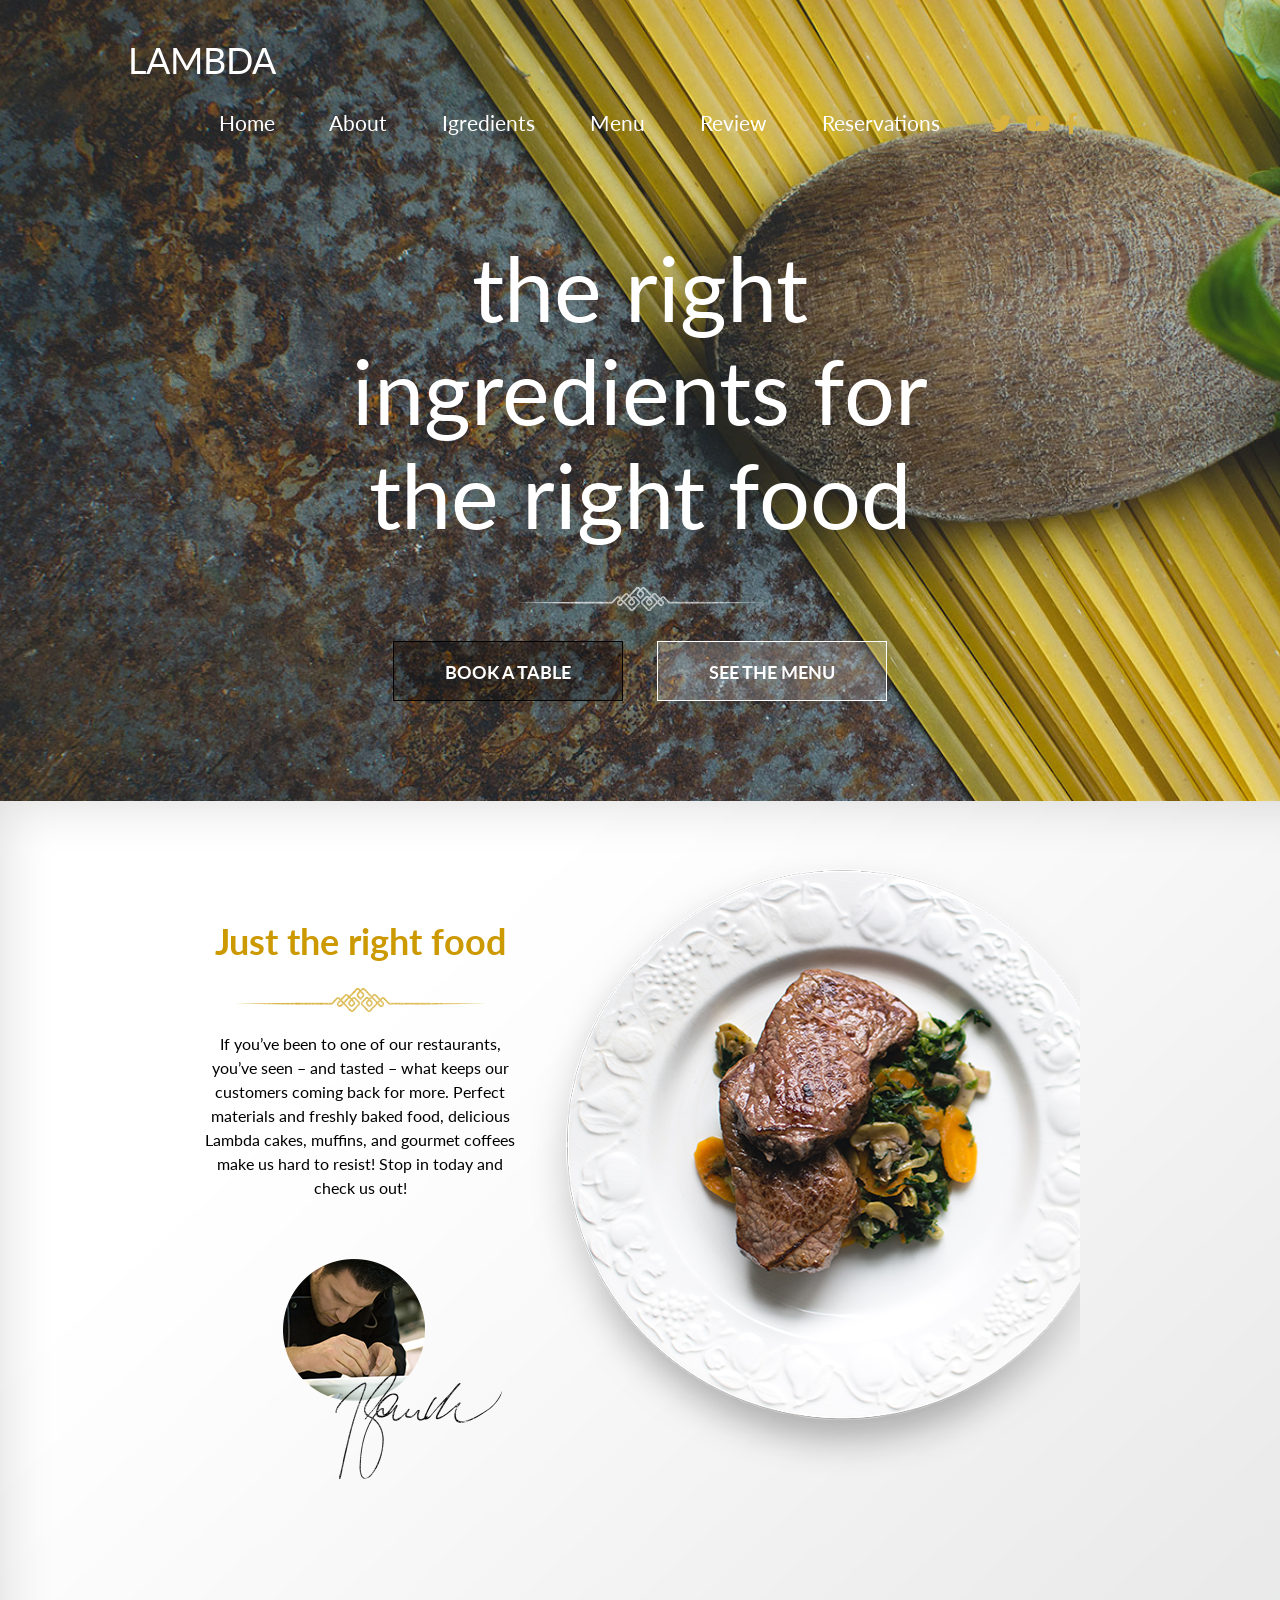
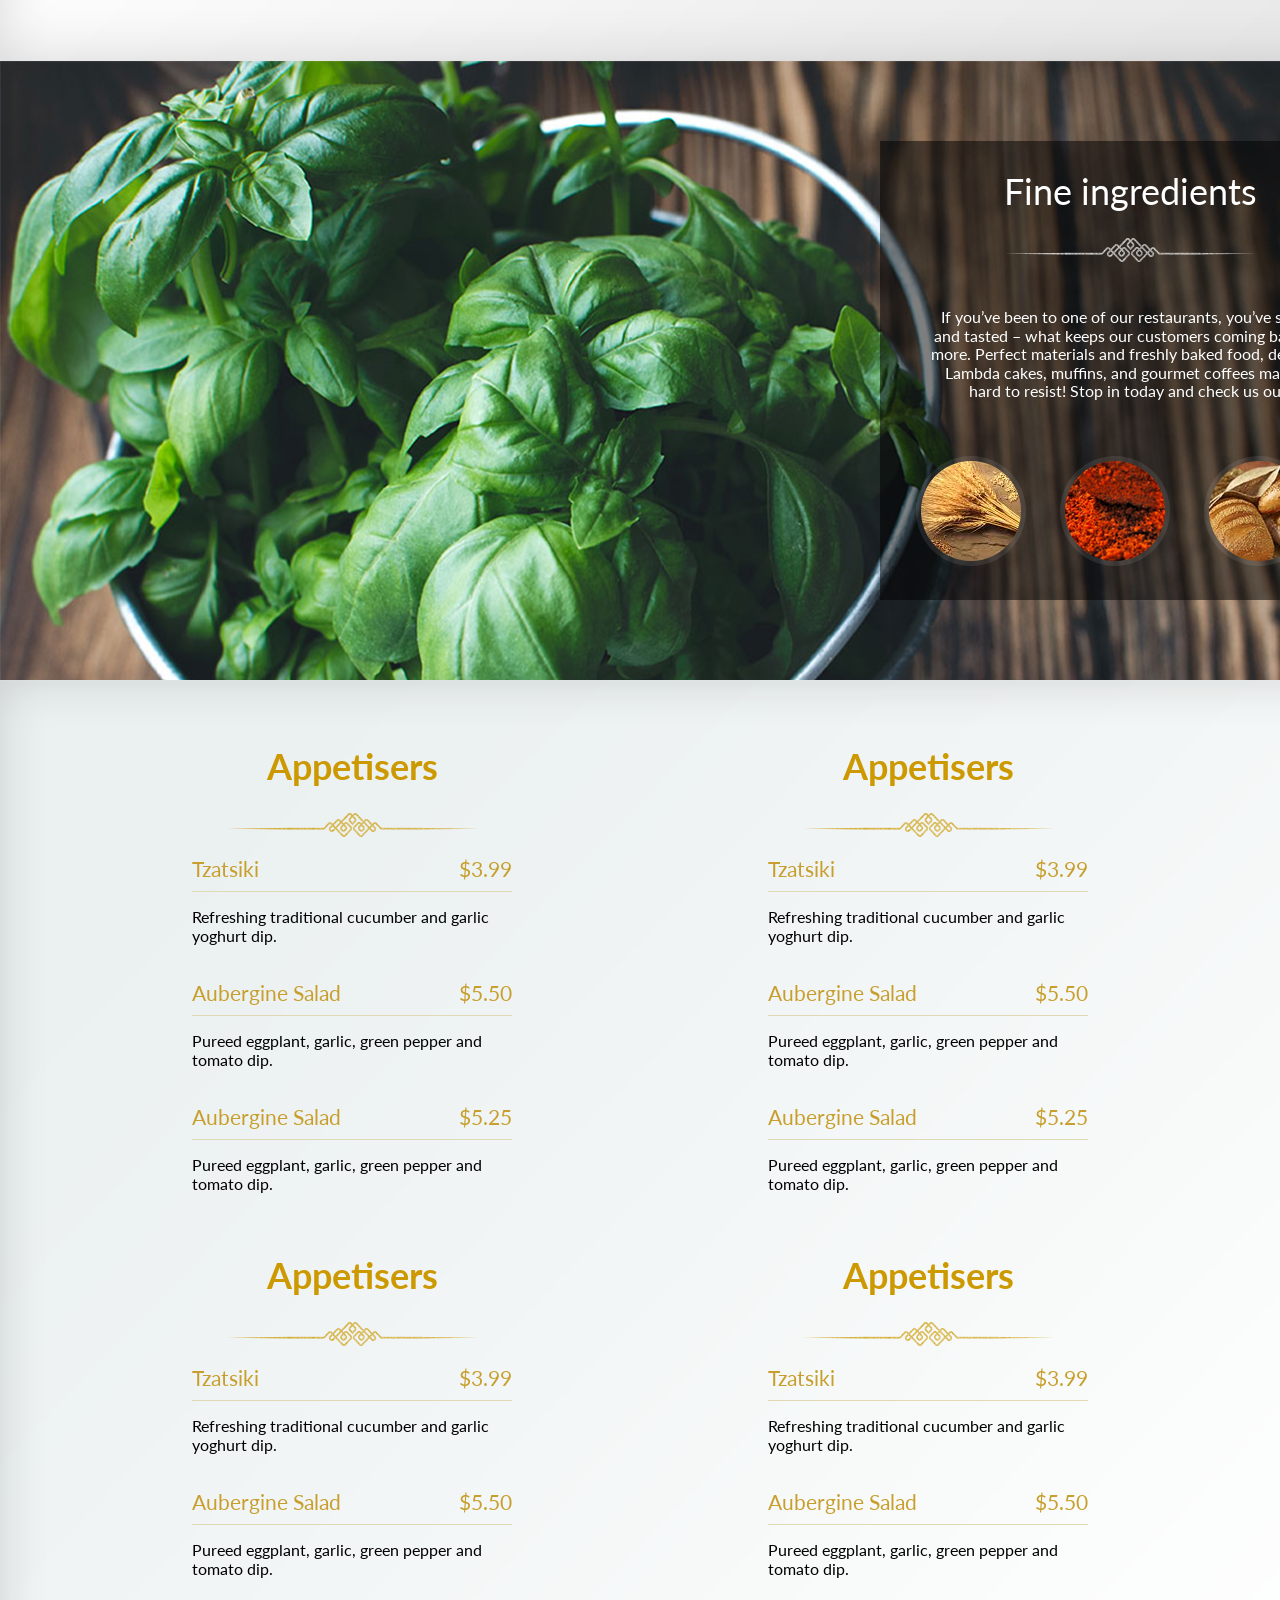
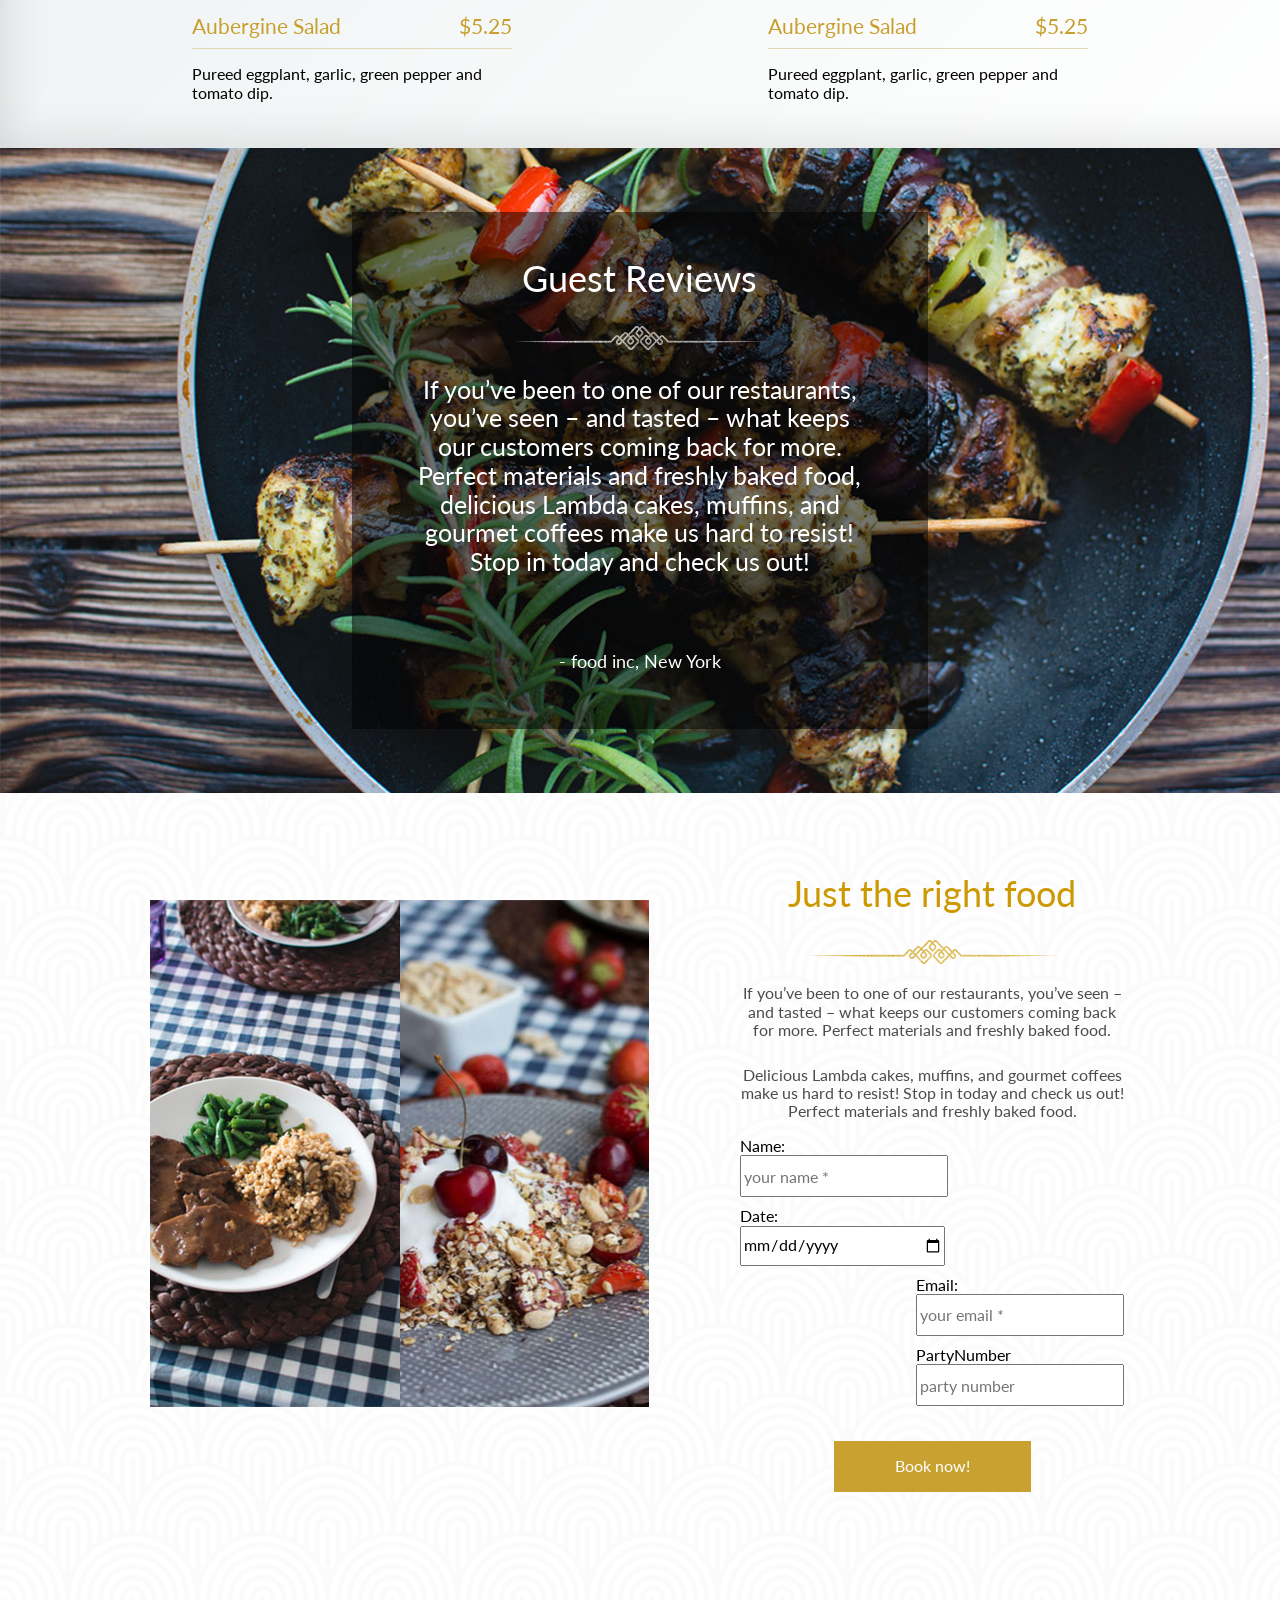
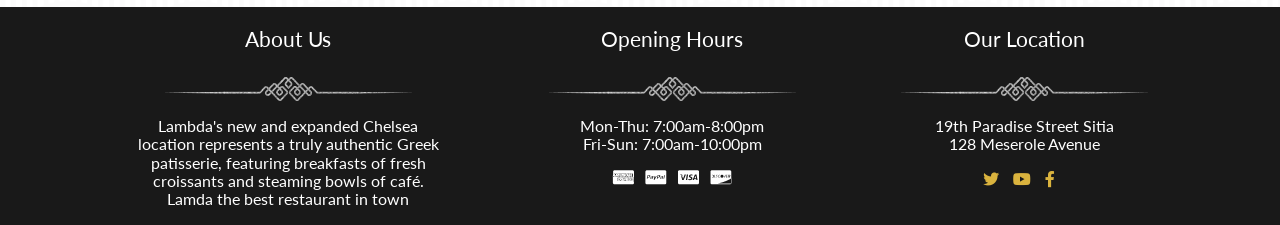
==== commit c45d4347: "Add reposive css for mobile and tablet" ====
--- a/index.html
+++ b/index.html
@@ -1,323 +1,322 @@
 <!DOCTYPE html>
 <html lang="vi">
+
 <head>
-	<title>My Home Page</title>
-	<meta charset="utf-8">
-	<link rel="stylesheet" type="text/css" href="assets/css/reset.css">
-	<link rel="stylesheet" type="text/css" href="assets/css/styles.css">
-	<link rel="stylesheet" href="https://use.fontawesome.com/releases/v5.1.0/css/all.css" integrity="sha384-lKuwvrZot6UHsBSfcMvOkWwlCMgc0TaWr+30HWe3a4ltaBwTZhyTEggF5tJv8tbt" crossorigin="anonymous">
+    <title>My Home Page</title>
+    <meta charset="utf-8">
+    <meta name="viewport" content="width=device-width, initial-scale=1.0">
+    <link rel="stylesheet" type="text/css" href="assets/css/reset.css">
+    <link rel="stylesheet" type="text/css" href="assets/css/styles.css">
+    <link rel="stylesheet" href="https://use.fontawesome.com/releases/v5.1.0/css/all.css" integrity="sha384-lKuwvrZot6UHsBSfcMvOkWwlCMgc0TaWr+30HWe3a4ltaBwTZhyTEggF5tJv8tbt" crossorigin="anonymous">
+    <link href="https://fonts.googleapis.com/css?family=Lato|Yeseva+One" rel="stylesheet">
 </head>
+
 <body>
-	<div id="container">
-		<div id="header">
-			<div id="header-top">
-					<div id="logo">LAMBDA</div>
-					<div id="button">
-						<a class="button" href="#header">Home</a>
-						<a class="button" href="#about">About</a>
-						<a class="button" href="#ingredients">Igredients</a>
-						<a class="button" href="#menu">Menu</a>
-						<a class="button" href="#review">Review</a>
-						<a class="button" href="#reservations">Reservations</a>
-						<div id="sns">
-							<a id="twitter" class="fab fa-twitter " href="https://twitter.com"></a>
-							<a id="youtube" class="fab fa-youtube " href="https://youtube.com"></a>
-							<a id="facebook" class="fab fa-facebook-f" href="https://facebook.com"></a>
-						</div>
-					</div>
-			</div>
-			<div id="header-body">
-				the right ingredients for the right food
+    <div id="container">
+        <div id="header" class="bg-img-custom">
+            <div id="header-top">
+                <div id="logo">LAMBDA</div>
+                <div id="button">
+                    <a class="button" href="#header">Home</a>
+                    <a class="button" href="#about">About</a>
+                    <a class="button" href="#ingredients">Igredients</a>
+                    <a class="button" href="#menu">Menu</a>
+                    <a class="button" href="#review">Review</a>
+                    <a class="button" href="#reservations">Reservations</a>
+                    <div id="sns">
+                        <a id="twitter" class="fab fa-twitter button" href="https://twitter.com"></a>
+                        <a id="youtube" class="fab fa-youtube button" href="https://youtube.com"></a>
+                        <a id="facebook" class="fab fa-facebook-f button" href="https://facebook.com"></a>
+                    </div>
+                </div>
+            </div>
+            <div id="header-body" class="font-yeseva-one">
+                the right ingredients for the right food
+                <!-- <div id="header-content">the right ingredients for the right food</div> -->
+                <!-- <img src="assets/images/header-bottom.png"> -->
+            </div>
+            <div id="header-bottom">
+                <div class="header-bottom-button" id="button-left"><strong>BOOK A TABLE</strong></div>
+                <div class="header-bottom-button" id="button-right"><strong>SEE THE MENU</strong></div>
+            </div>
+        </div>
+        <div id="content">
+            <div id="about">
+                <div id="info-cook">
+                    <div class="header-name header-about font-yeseva-one" id=""><b>Just the right food</b></div>
+                    <div class="decoration-yellow"></div>
+                    <!-- <img src="assets/images/yello-decoration.png"> -->
+                    <div class="content-description">If you’ve been to one of our restaurants, you’ve seen – and tasted – what keeps our customers coming back for more. Perfect materials and freshly baked food, delicious Lambda cakes, muffins, and gourmet coffees make us hard to resist! Stop in today and check us out!
+                    </div>
+                    <div id="cook"></div>
+                    <!-- <img src="assets/images/cook.png"> -->
+                </div>
+                <div id="dish">
+                    <!-- <img src="assets/images/dish.png"> -->
+                </div>
+            </div>
+            <div style="clear: both;"></div>
+            <div id="ingredients">
+                <div id="big-container">
+                    <div id=container>
+                        <div id="sub-container">
+                            <div class="header-name decoration-white font-yeseva-one">Fine ingredients</div>
+                            <!-- <div class="decoration-white"></div> -->
+                            <!-- <img src="assets/images/yello-decoration.png"> -->
+                            <p>If you’ve been to one of our restaurants, you’ve seen – and tasted – what keeps our customers coming back for more. Perfect materials and freshly baked food, delicious Lambda cakes, muffins, and gourmet coffees make us hard to resist! Stop in today and check us out!</p>
+                            <div id="img-ingredients">
+                                <div class="ingredients-img bg-img-custom" id="ingredients-img1"></div>
+                                <div class="ingredients-img bg-img-custom" id="ingredients-img2"></div>
+                                <div class="ingredients-img bg-img-custom" id="ingredients-img3"></div>
+                            </div>
+                        </div>
+                    </div>
+                </div>
+            </div>
+            <div style="clear: both;"></div>
+            <div id="menu">
+                <div id="container-left">
+                    <div id="appetisers" class="eating">
+                        <ul class="list">
+                            <li>
+                                <div id="sub-appertisers">
+                                    <div class="type-eating font-yeseva-one">Appetisers</div>
+                                    <ul class="list">
+                                        <li class="name-and-cost">
+                                            <span class="name-eating">Tzatsiki</span>
+                                            <span class="cost">$3.99</span>
+                                        </li>
+                                        <!-- <img src="assets/images/line.png"> -->
+                                        <li>
+                                            <p class="description-eating">Refreshing traditional cucumber and garlic yoghurt dip.</p>
+                                        </li>
+                                    </ul>
+                                    <ul class="list">
+                                        <li class="name-and-cost">
+                                            <span class="name-eating">Aubergine Salad</span>
+                                            <span class="cost">$5.50</span>
+                                        </li>
+                                        <!-- <img src="assets/images/line.png"> -->
+                                        <li>
+                                            <p class="description-eating">Pureed eggplant, garlic, green pepper and tomato dip.</p>
+                                        </li>
+                                    </ul>
+                                    <ul class="list">
+                                        <li class="name-and-cost">
+                                            <span class="name-eating">Aubergine Salad</span>
+                                            <span class="cost">$5.25</span>
+                                        </li>
+                                        <!-- <img src="assets/images/line.png"> -->
+                                        <li>
+                                            <p class="description-eating">Pureed eggplant, garlic, green pepper and tomato dip.</p>
+                                        </li>
+                                    </ul>
+                                </div>
+                            </li>
+                        </ul>
+                    </div>
+                    <div id="appetisers" class="eating">
+                        <ul class="list">
+                            <li>
+                                <div id="sub-appertisers">
+                                    <div class="type-eating">Appetisers</div>
+                                    <ul class="list">
+                                        <li class="name-and-cost">
+                                            <span class="name-eating">Tzatsiki</span>
+                                            <span class="cost">$3.99</span>
+                                        </li>
+                                        <!-- <img src="assets/images/line.png"> -->
+                                        <li>
+                                            <p class="description-eating">Refreshing traditional cucumber and garlic yoghurt dip.</p>
+                                        </li>
+                                    </ul>
+                                    <ul class="list">
+                                        <li class="name-and-cost">
+                                            <span class="name-eating">Aubergine Salad</span>
+                                            <span class="cost">$5.50</span>
+                                        </li>
+                                        <!-- <img src="assets/images/line.png"> -->
+                                        <li>
+                                            <p class="description-eating">Pureed eggplant, garlic, green pepper and tomato dip.</p>
+                                        </li>
+                                    </ul>
+                                    <ul class="list">
+                                        <li class="name-and-cost">
+                                            <span class="name-eating">Aubergine Salad</span>
+                                            <span class="cost">$5.25</span>
+                                        </li>
+                                        <!-- <img src="assets/images/line.png"> -->
+                                        <li>
+                                            <p class="description-eating">Pureed eggplant, garlic, green pepper and tomato dip.</p>
+                                        </li>
+                                    </ul>
+                                </div>
+                            </li>
+                        </ul>
+                    </div>
+                </div>
+                <div id="container-right">
+                    <div id="appetisers" class="eating">
+                        <ul class="list">
+                            <li>
+                                <div id="sub-appertisers">
+                                    <div class="type-eating">Appetisers</div>
+                                    <ul class="list">
+                                        <li class="name-and-cost">
+                                            <span class="name-eating">Tzatsiki</span>
+                                            <span class="cost">$3.99</span>
+                                        </li>
+                                        <!-- <img src="assets/images/line.png"> -->
+                                        <li>
+                                            <p class="description-eating">Refreshing traditional cucumber and garlic yoghurt dip.</p>
+                                        </li>
+                                    </ul>
+                                    <ul class="list">
+                                        <li class="name-and-cost">
+                                            <span class="name-eating">Aubergine Salad</span>
+                                            <span class="cost">$5.50</span>
+                                        </li>
+                                        <!-- <img src="assets/images/line.png"> -->
+                                        <li>
+                                            <p class="description-eating">Pureed eggplant, garlic, green pepper and tomato dip.</p>
+                                        </li>
+                                    </ul>
+                                    <ul class="list">
+                                        <li class="name-and-cost">
+                                            <span class="name-eating">Aubergine Salad</span>
+                                            <span class="cost">$5.25</span>
+                                        </li>
+                                        <!-- <img src="assets/images/line.png"> -->
+                                        <li>
+                                            <p class="description-eating">Pureed eggplant, garlic, green pepper and tomato dip.</p>
+                                        </li>
+                                    </ul>
+                                </div>
+                            </li>
+                        </ul>
+                    </div>
+                    <div id="appetisers" class="eating">
+                        <ul class="list">
+                            <li>
+                                <div id="sub-appertisers">
+                                    <div class="type-eating">Appetisers</div>
+                                    <ul class="list">
+                                        <li class="name-and-cost">
+                                            <span class="name-eating">Tzatsiki</span>
+                                            <span class="cost">$3.99</span>
+                                        </li>
+                                        <!-- <img src="assets/images/line.png"> -->
+                                        <li>
+                                            <p class="description-eating">Refreshing traditional cucumber and garlic yoghurt dip.</p>
+                                        </li>
+                                    </ul>
+                                    <ul class="list">
+                                        <li class="name-and-cost">
+                                            <span class="name-eating">Aubergine Salad</span>
+                                            <span class="cost">$5.50</span>
+                                        </li>
+                                        <!-- <img src="assets/images/line.png"> -->
+                                        <li>
+                                            <p class="description-eating">Pureed eggplant, garlic, green pepper and tomato dip.</p>
+                                        </li>
+                                    </ul>
+                                    <ul class="list">
+                                        <li class="name-and-cost">
+                                            <span class="name-eating">Aubergine Salad</span>
+                                            <span class="cost">$5.25</span>
+                                        </li>
+                                        <!-- <img src="assets/images/line.png"> -->
+                                        <li>
+                                            <p class="description-eating">Pureed eggplant, garlic, green pepper and tomato dip.</p>
+                                        </li>
+                                    </ul>
+                                </div>
+                            </li>
+                        </ul>
+                    </div>
+                </div>
+                <div style="clear: both;"></div>
+            </div>
+            <div id="review">
+                <div id="guest-review">
+                    <div class="decoration-white header-name">Guest Reviews</div>
+                    <!-- <img src="assets/images/white-decoration.png"> -->
+                    <p id="comment">If you’ve been to one of our restaurants, you’ve seen – and tasted – what keeps our customers coming back for more. Perfect materials and freshly baked food, delicious Lambda cakes, muffins, and gourmet coffees make us hard to resist! Stop in today and check us out!</p>
+                    <div id="source">- food inc, New York</div>
+                </div>
+            </div>
+            <div id="reservations">
+                <div id="box-left">
+                    <div id="example-eating">
+                        <div id="reservations-img1"></div>
+                        <div id="reservations-img2"></div>
+                        <!-- 						<img id="reservations-img1" src="assets/images/reservations-img1.png">
+						<img id="reservations-img2" src="assets/images/reservations-img2.png"> -->
+                    </div>
+                </div>
+                <div id="box-right">
+                    <div id="form">
+                        <div id="description-reservations">
+                            <div class="decoration-yellow header-name header-about">Just the right food</div>
+                            <!-- <img src="assets/images/yello-decoration.png"> -->
+                            <p class="fix-margin">
+                                If you’ve been to one of our restaurants, you’ve seen – and tasted – what keeps our customers coming back for more. Perfect materials and freshly baked food.</p>
+                            <p class="fix-margin">
+                                Delicious Lambda cakes, muffins, and gourmet coffees make us hard to resist! Stop in today and check us out! Perfect materials and freshly baked food.
+                            </p>
+                        </div>
+                        <div id="filling-in-form">
+                            <form action="" method="" id="in-form">
+                                <div id="form-1">
+                                    <span class="fix-margin">Name:</span>
+                                    <input type="text" id="name" class="frame" name="name" placeholder="your name *" required="">
+                                    <span class="fix-margin">Date:</span>
+                                    <input type="date" id="date" class="frame" name="date" placeholder="date *" required="">
+                                </div>
+                                <div id="form-2">
+                                    <span class="fix-margin">Email:</span>
+                                    <input type="email" id="email" class="frame" name="email" placeholder="your email *" required="">
+                                    <span class="fix-margin">PartyNumber</span>
+                                    <input type="number" id="party-number" class="frame" name="party-number" placeholder="party number">
+                                </div>
+                                <div id="container-submit">
+                                    <input type="submit" id="submit" name="submit" value="Book now!">
+                                </div>
+                            </form>
+                        </div>
+                    </div>
+                </div>
+            </div>
+        </div>
+        <div id="footer">
+            <div id="about-us">
+                <div class="decoration-white fs-21">About Us</div>
+                <!-- <img src="assets/images/white-decoration.png"> -->
+                <p>Lambda's new and expanded Chelsea location represents a truly authentic Greek patisserie, featuring breakfasts of fresh croissants and steaming bowls of café.
+                    <br>Lamda the best restaurant in town
+                </p>
+            </div>
+            <div id="open-time">
+                <div class="decoration-white fs-21">Opening Hours</div>
+                <!-- <img src="assets/images/white-decoration.png"> -->
+                <p>Mon-Thu: 7:00am-8:00pm
+                    <br> Fri-Sun: 7:00am-10:00pm</p>
+                <img src="assets/images/cards.png">
+            </div>
+            <div id="location">
+                <div class="decoration-white fs-21">Our Location</div>
+                <!-- <img src="assets/images/white-decoration.png"> -->
+                <p>19th Paradise Street Sitia
+                    <br> 128 Meserole Avenue</p>
+                <!-- <img src="assets/images/icons.png"> -->
+                <div>
+                    <a id="twitter" class="fab fa-twitter " href="https://twitter.com"></a>
+                    <a id="youtube" class="fab fa-youtube " href="https://youtube.com"></a>
+                    <a id="facebook" class="fab fa-facebook-f " href="https://facebook.com"></a>
+                </div>
+            </div>
+        </div>
+    </div>
+</body>
 
-				<!-- <div id="header-content">the right ingredients for the right food</div> -->
-				<!-- <img src="assets/images/header-bottom.png"> -->
-			</div>
-			<div id="header-bottom">
-				<div class="header-bottom-button" id="button-left"><strong>BOOK A TABLE</strong></div>
-				<div class="header-bottom-button" id="button-right"><strong>SEE THE MENU</strong></div>
-			</div>
-		</div> 
-
-		<div id="content">
-			<div id="about">
-				<div id="info-cook">
-					<div class="header-name header-about" id=""><b>Just the right food</b></div>
-					<div class="decoration-yellow"></div>
-					<!-- <img src="assets/images/yello-decoration.png"> -->
-					<div class="content-description">If you’ve been to one of our restaurants, you’ve seen – and tasted – what keeps our customers coming back for more. Perfect materials and freshly baked food, delicious Lambda cakes,  muffins, and gourmet coffees make us hard to resist! Stop in today and check us out!
-					</div>
-					<div id="cook"></div>
-					<!-- <img src="assets/images/cook.png"> -->
-				</div>
-				<div id="dish">
-					<!-- <img src="assets/images/dish.png"> -->
-				</div>
-			</div>
-			<div style="clear: both;"></div>
-			<div id="ingredients">
-				<div id="big-container">
-					<div id=container >
-						<div id="sub-container">
-							<div class="header-name decoration-white">Fine ingredients</div>
-							<!-- <div class="decoration-white"></div> -->
-							<!-- <img src="assets/images/yello-decoration.png"> -->
-							<p>If you’ve been to one of our restaurants, you’ve seen – and tasted – what keeps our customers coming back for more. Perfect materials and freshly baked food, delicious Lambda cakes,  muffins, and gourmet coffees make us hard to resist! Stop in today and check us out!</p>
-							<div id="img-ingredients">
-								<div class="ingredients-img" id="ingredients-img1"></div>
-								<div class="ingredients-img" id="ingredients-img2"></div>
-								<div class="ingredients-img" id="ingredients-img3"></div>
-							</div>
-						</div>
-						
-					</div>
-				</div>
-			</div>
-			<div style="clear: both;"></div>
-			<div id="menu">
-				<div id="container-left">
-					<div id="appetisers" class="eating">
-						<ul class="list">
-							<li>
-								<div id="sub-appertisers">
-									<div class="type-eating">Appetisers</div>
-									<ul class="list">
-										<li class="name-and-cost">
-											<span class="name-eating">Tzatsiki</span>
-											<span class="cost">$3.99</span>
-										</li>
-										<!-- <img src="assets/images/line.png"> -->
-										<li>
-											<p class="description-eating">Refreshing traditional cucumber and garlic yoghurt dip.</p>
-										</li>
-									</ul>
-									<ul class="list">
-										<li class="name-and-cost">
-											<span class="name-eating">Aubergine Salad</span>
-											<span class="cost">$5.50</span>
-										</li>
-										<!-- <img src="assets/images/line.png"> -->
-										<li>
-											<p class="description-eating">Pureed eggplant, garlic, green pepper and tomato dip.</p>
-										</li>
-									</ul>
-									<ul class="list">
-										<li class="name-and-cost">
-											<span class="name-eating">Aubergine Salad</span>
-											<span class="cost">$5.25</span>
-										</li>
-										<!-- <img src="assets/images/line.png"> -->
-										<li>
-											<p class="description-eating">Pureed eggplant, garlic, green pepper and tomato dip.</p>
-										</li>
-									</ul>
-								</div>
-							</li>
-						</ul>
-					</div>
-
-					<div id="appetisers" class="eating">
-						<ul class="list">
-							<li>
-								<div id="sub-appertisers">
-									<div class="type-eating">Appetisers</div>
-									<ul class="list">
-										<li class="name-and-cost">
-											<span class="name-eating">Tzatsiki</span>
-											<span class="cost">$3.99</span>
-										</li>
-										<!-- <img src="assets/images/line.png"> -->
-										<li>
-											<p class="description-eating">Refreshing traditional cucumber and garlic yoghurt dip.</p>
-										</li>
-									</ul>
-									<ul class="list">
-										<li class="name-and-cost">
-											<span class="name-eating">Aubergine Salad</span>
-											<span class="cost">$5.50</span>
-										</li>
-										<!-- <img src="assets/images/line.png"> -->
-										<li>
-											<p class="description-eating">Pureed eggplant, garlic, green pepper and tomato dip.</p>
-										</li>
-									</ul>
-									<ul class="list">
-										<li class="name-and-cost">
-											<span class="name-eating">Aubergine Salad</span>
-											<span class="cost">$5.25</span>
-										</li>
-										<!-- <img src="assets/images/line.png"> -->
-										<li>
-											<p class="description-eating">Pureed eggplant, garlic, green pepper and tomato dip.</p>
-										</li>
-									</ul>
-								</div>
-							</li>
-						</ul>
-					</div>
-				</div>
-				<div id="container-right">
-					<div id="appetisers" class="eating">
-						<ul class="list">
-							<li>
-								<div id="sub-appertisers">
-									<div class="type-eating">Appetisers</div>
-									<ul class="list">
-										<li class="name-and-cost">
-											<span class="name-eating">Tzatsiki</span>
-											<span class="cost">$3.99</span>
-										</li>
-										<!-- <img src="assets/images/line.png"> -->
-										<li>
-											<p class="description-eating">Refreshing traditional cucumber and garlic yoghurt dip.</p>
-										</li>
-									</ul>
-									<ul class="list">
-										<li class="name-and-cost">
-											<span class="name-eating">Aubergine Salad</span>
-											<span class="cost">$5.50</span>
-										</li>
-										<!-- <img src="assets/images/line.png"> -->
-										<li>
-											<p class="description-eating">Pureed eggplant, garlic, green pepper and tomato dip.</p>
-										</li>
-									</ul>
-									<ul class="list">
-										<li class="name-and-cost">
-											<span class="name-eating">Aubergine Salad</span>
-											<span class="cost">$5.25</span>
-										</li>
-										<!-- <img src="assets/images/line.png"> -->
-										<li>
-											<p class="description-eating">Pureed eggplant, garlic, green pepper and tomato dip.</p>
-										</li>
-									</ul>
-								</div>
-							</li>
-						</ul>
-					</div>
-					<div id="appetisers" class="eating">
-						<ul class="list">
-							<li>
-								<div id="sub-appertisers">
-									<div class="type-eating">Appetisers</div>
-									<ul class="list">
-										<li class="name-and-cost">
-											<span class="name-eating">Tzatsiki</span>
-											<span class="cost">$3.99</span>
-										</li>
-										<!-- <img src="assets/images/line.png"> -->
-										<li>
-											<p class="description-eating">Refreshing traditional cucumber and garlic yoghurt dip.</p>
-										</li>
-									</ul>
-									<ul class="list">
-										<li class="name-and-cost">
-											<span class="name-eating">Aubergine Salad</span>
-											<span class="cost">$5.50</span>
-										</li>
-										<!-- <img src="assets/images/line.png"> -->
-										<li>
-											<p class="description-eating">Pureed eggplant, garlic, green pepper and tomato dip.</p>
-										</li>
-									</ul>
-									<ul class="list">
-										<li class="name-and-cost">
-											<span class="name-eating">Aubergine Salad</span>
-											<span class="cost">$5.25</span>
-										</li>
-										<!-- <img src="assets/images/line.png"> -->
-										<li>
-											<p class="description-eating">Pureed eggplant, garlic, green pepper and tomato dip.</p>
-										</li>
-									</ul>
-								</div>
-							</li>
-						</ul>
-					</div>
-				</div>
-				<div style="clear: both;"></div>
-			</div>
-
-			<div id="review">
-				<div id="guest-review">
-					<div class="decoration-white header-name">Guest Reviews</div>
-					<!-- <img src="assets/images/white-decoration.png"> -->
-					<p id="comment">If you’ve been to one of our restaurants, you’ve seen – and tasted – what keeps our customers coming back for more. Perfect materials and freshly baked food, delicious Lambda cakes,  muffins, and gourmet coffees make us hard to resist! Stop in today and check us out!</p>
-					<div id="source">- food inc, New York</div>
-				</div>
-			</div>
-
-			<div id="reservations">
-				<div id="box-left">
-					<div id="example-eating">
-						<div id="reservations-img1"></div>
-						<div id="reservations-img2"></div>
-<!-- 						<img id="reservations-img1" src="assets/images/reservations-img1.png">
-						<img id="reservations-img2" src="assets/images/reservations-img2.png"> -->
-					</div>
-				</div>
-				<div id="box-right">
-					<div id="form">
-						<div id="description-reservations">
-							<div class="decoration-yellow header-name header-about">Just the right food</div>
-							<!-- <img src="assets/images/yello-decoration.png"> -->
-							<p class="fix-margin">
-							If you’ve been to one of our restaurants, you’ve seen – and tasted – what keeps our customers coming back for more. Perfect materials and freshly baked food.</p>
-							<p class="fix-margin">
-							Delicious Lambda cakes,  muffins, and gourmet coffees make us hard to resist! Stop in today and check us out! Perfect materials and freshly baked food.
-							</p>
-						</div>
-						<div id="filling-in-form">
-							<form action="" method="">
-								<div id="form-1">
-									<p class="fix-margin">Name:</p>
-									<input type="text" id="name" class="frame" name="name" placeholder="your name *" required="">
-									<p class="fix-margin">Date:</p>
-									<input type="date" id="date" class="frame" name="date" placeholder="date *" required="">
-								</div>
-								<div id="form-2">
-									<p class="fix-margin">Email:</p>
-									<input type="email" id="email" class="frame" name="email" placeholder="your email *" required="">
-									<p class="fix-margin">PartyNumber</p>
-									<input type="number" id="party-number" class="frame" name="party-number" placeholder="party number">
-								</div>
-								<div id="container-submit">
-									<input type="submit" id="submit" name="submit" value="Book now!">
-								</div>	
-							</form>
-						</div>
-					</div>
-				</div>
-			</div>
-		</div>
-		<div id="footer">
-			<div id="about-us">
-				<div class="decoration-white fs-21">About Us</div>
-				<!-- <img src="assets/images/white-decoration.png"> -->
-				<p>Lambda's new and expanded Chelsea location represents a truly authentic Greek patisserie, featuring breakfasts of fresh croissants and steaming bowls of café.<br>Lamda the best restaurant in town
-				</p>
-			</div>
-			<div id="open-time">
-				<div class="decoration-white fs-21">Opening Hours</div>
-				<!-- <img src="assets/images/white-decoration.png"> -->
-				<p>Mon-Thu: 7:00am-8:00pm <br>
-					Fri-Sun: 7:00am-10:00pm</p>
-				<img src="assets/images/cards.png">
-			</div>
-			<div id="location">
-				<div class="decoration-white fs-21">Our Location</div>
-				<!-- <img src="assets/images/white-decoration.png"> -->
-				<p>19th Paradise Street Sitia<br>
-					128 Meserole Avenue</p>
-				<!-- <img src="assets/images/icons.png"> -->
-				<div>
-					<a id="twitter" class="fab fa-twitter " href="https://twitter.com"></a>
-					<a id="youtube" class="fab fa-youtube " href="https://youtube.com"></a>
-					<a id="facebook" class="fab fa-facebook-f" href="https://facebook.com"></a>
-				</div>
-			</div>
-		</div>	
-	</div>
-	
-</body>
 </html>
--- a/assets/css/styles.css
+++ b/assets/css/styles.css
@@ -1,96 +1,15 @@
-/*Header*/
-#header {
-	background-image: url(../images/header-background.png);
-	position: relative;
-	background-repeat: no-repeat;
-}
-
-/*#header-top {
-	display: inline;
-	margin-right: 10%;
-	margin-top: 30px;
-	height: auto;
-}*/
-
-#header-top {
-	display: table;
-	width: 100%;
-	height: auto;
-}
-
-#logo {
-/*	background-image: url(../images/logo.png);*/
-	background-size: cover;
-	/*display: inline;*/
-	color: white;
-	font-size: 36px;
-	float: left;
-	margin-left: 10%;
-	margin-top: 40px;
-}
-
-#button {
-	float: right;
-	font-size: 21px;
-	margin-top: 30px;
-	margin-right: 15%;
-}
-
-.button {
-	margin-right: 50px;
-	color: white;
-	text-decoration: none;
-}
-
-#header-body {
-	font-size: 90px;
-	text-align: center;
-	color: white;
-	width: 55%;
-	margin: 0px auto;
-	padding-top: 100px;
-	padding-bottom: 65px;
-}
-
-#header-body {
-	background-image: url(../images/header-bottom.png);
-	background-repeat: no-repeat;
-	background-position: bottom center;
-}
-
-
-#sns {
-	float: right;
-}
-
-.fab {
-	color: #dab33e;
-	text-decoration: none;
-	display: inline-block;
-	margin-right: 10px;
-}
-
-
-
-#header-bottom {
-	margin-top: 30px;
-	/*margin-left: 35%;*/
-	text-align: center;
-}
-
-#header-bottom .header-bottom-button {
-	display: inline-block;
-	width: 230px;
-	height: 60px;
-	font-size: 18px;
-	margin-right: 15px;
-	margin-left: 15px;
-	margin-bottom: 100px;
-	text-align: center;
-	padding: 20px 25px;
-	box-sizing: border-box;
-	color: white;
-}
+* {
+	font-family: 'Lato', sans-serif;
+
+}
+
+.font-yesesa-one {
+	font-family: 'Yeseva One';
+}
+.bg-img-custom {
+        background-repeat: no-repeat;
+        background-size: cover;
+    }
 
 #button-left {
 	border: 1px solid black;
@@ -101,402 +20,1177 @@
 	border: 1px solid white;
 	background-color: rgba(255, 255, 255, 0.2);
 }
-/*About*/
+
+#header-body {
+		background-image: url(../images/white-decoration.png);
+		background-position: bottom center;
+		background-repeat: no-repeat;
+		color:white;
+}
 
 #about {
 	background-image: url(../images/about-background.png);
-	background-size: cover;
-	display: table;
-	background-repeat: no-repeat;
-	width: 100%;
-	/*height: 100vh;*/
-	margin-right: 100px;
-	padding-top: 50px;
-	box-sizing: border-box;
-}
-
-#info-cook {
-	float: left;
-	width: 25%;
-	margin-left: 200px;
-	padding-top: 70px;
-	padding-bottom: 70px;
-}
-
-.header-name {
-	font-size: 36px;
-	text-align: center;
-}
-
-.header-about {
-	color: #cc9900; 
-
-}
-
-.decoration-yellow {
-	padding-bottom: 50px;
-	background-image: url(../images/yello-decoration.png);
-	background-repeat: no-repeat;
-	background-position: bottom center;
+    background-size: cover;
+    box-sizing: border-box;
+    background-repeat: no-repeat;
 }
 
 .decoration-white {
-	padding-bottom: 50px;
 	background-image: url(../images/white-decoration.png);
 	background-repeat: no-repeat;
 	background-position: bottom center;
 	color: white;
 }
 
-.content-description {
-	font-size: 16px;
-	text-align: center;
-	margin-top: 20px;
-	line-height: 1.5;
+.decoration-yellow {
+	background-image: url(../images/yello-decoration.png);
+    background-repeat: no-repeat;
+    background-position: bottom center;
 }
 
 #cook {
 	background-image: url(../images/cook.png);
-	background-repeat: no-repeat;
-	background-position: bottom center;
-	padding-top: 280px;
-	margin-left: 65px;
-/*	display: block;
-	width: auto;
-	height: auto;
-	margin: 0 auto;*/
-}
+    background-repeat: no-repeat;
+    background-position: bottom center;
+}
+
 
 #dish {
-	float: right;
-	margin-right: 200px;
-	background-repeat: no-repeat;
-	background-image: url(../images/dish.png);
-	width: 43%;
-	height: 90vh;
-}
-
-/*Ingredients*/
+    background-repeat: no-repeat;
+    background-image: url(../images/dish.png);
+}
 
 #ingredients {
-	background-image: url("../images/ingredients-background.png");
-	background-repeat: no-repeat;
-	position: relative;
-	width: 100%;
-	height: auto;
-	padding: 80px;
+    background-image: url("../images/ingredients-background.png");
+    background-repeat: no-repeat;
 	box-sizing: border-box;
 }
 
-#ingredients #container {
-	width: 500px;
-	height: auto;
-	background-color: rgba(0,0,0,0.5);
-	color: white;
-	text-align: center;
-	padding-top: 30px;
-	margin-left: 800px;
-
-	/*margin: 100px auto;*/
-}
-
-#sub-container h3{
-	font-size: 36px;
-}
-
-#sub-container p {
-	font-size: 16px;
-	width: 80%;
-	margin-left: auto;
-	margin-right: auto;
-	padding-top: 30px;
-}
-
-#sub-container #img-ingredients {
-	padding-top: 40px;
-	padding-bottom: 30px;
-	/*margin-right: 30px;*/
-}
-
-.ingredients-img {
-	margin-right: 30px;
-	width: 110px;
-	height: 110px;
-	display: inline-block;
-}
-
 #ingredients-img1 {
-	background-image: url(../images/ingredients-img1.png);
-} 
+        background-image: url(../images/ingredients-img1.png);
+}
 
 #ingredients-img2 {
-	background-image: url(../images/ingredients-img2.png);
+    background-image: url(../images/ingredients-img2.png);
 }
 
 #ingredients-img3 {
-	background-image: url(../images/ingredients-img3.png);
-}
-
+    background-image: url(../images/ingredients-img3.png);
+}
 
 #menu {
 	background-image: url(../images/menu-background.png);
-	background-repeat: no-repeat;
-	position: relative;
-	background-size: cover;
-	width: 100%;
-	height: auto;
-	/*line-height: 0.8;*/
-	/*display: inline-block;*/
+    background-repeat: no-repeat;
+    background-size: cover;
 }
 
 .list {
-	list-style-type: none;
-	padding-left: 0px;
-	/*line-height: 0.9;*/
-}
-
-#container-left {
-	display: inline-block;
-	width: 25%;
-	margin-left: 15%;
-	padding-top: 50px;
-	/*padding-bottom: 50px;*/
-}
-
-#container-right {
-	display: inline-block;
-	width: 25%;
-	margin-right: 15%;
-	float: right;
-	padding-top: 50px;
-	/*padding-bottom: 50px;*/
-	/*margin-right: 10%;*/
-}
-
-#sub-appertisers {
-	text-align: center;
-}
-
-.decoration {
-	padding-bottom: 20px;
-	padding-top: -5px;
-}
-
-.type-eating {
-	color: #cc9900;
-	font-weight: bold;
-	font-size: 36px;
-	background-image: url(../images/yello-decoration.png);
-	background-repeat: no-repeat;
-	background-position: bottom center;
-	padding-bottom: 50px;
-}
-
-.eating {
-	padding-bottom: 30px;
-	box-sizing: border-box;
-}
-
-.name-and-cost {
-	display: table;
-	border-bottom: 1px solid #e1d8b4;
-	padding-top: 20px;
-	padding-bottom: 10px;
-	box-sizing: border-box;
-	width: 100%;
-}
-
-.name-eating {
-	float: left;
-	font-size: 21px;
-	color: #c89f2d;
-}
-
-.cost {
-	float: right;
-	font-size: 21px;
-	color: #c89f2d;
-}
-
-.description-eating {
-	font-size: 16px;
-	text-align: left;
+    list-style-type: none;
+    padding-left: 0px;
+    /*line-height: 0.9;*/
 }
 
 #review {
-	background-image: url(../images/review-background.png);
-	background-repeat: no-repeat;
-	padding: 5%;
-}
-
-#guest-review {
-	width: 40%;
-	height: auto;
-	background-color: rgba(0,0,0,0.5);
-	text-align: center;
-	color: white;
-	margin-left: auto;
-	margin-right: auto;
-	padding: 4% 5% 5% 5%;
-}
-
-#guest-review h3 {
-	font-size: 36px;
+    background-image: url(../images/review-background.png);
+    background-repeat: no-repeat;
+    background-size: cover;
 }
 
 #comment {
-	font-size: 25px;
-}
-
-#source {
-	font-size: 18px;
-	/*margin-top: 50px;*/
-	padding-top: 50px;
-}
-
-/*Reservations*/
+    color: white;
+}
 
 #reservations {
 	background-image: url(../images/reservations-background.png);
-	background-repeat: no-repeat;
-	display: table;
-	width: 100%;
-}
-
-#box-left, #box-right {
-	width: 50%;
-	height: 80vh;
-	display: table;
-}
-
-#box-left {
-	float: left;
-	/*padding: 80px;*/
-}
-
-#box-right {
-	float: right;
-}
-
-#example-eating {
-	display: table;
-	width: 78%;
-	height: auto;
-	/*margin: 80px 100px 80px 150px;*/
-	margin-left: 150px;
-}
-
-#form {
-	width: 60%;
-	height: auto;
-	margin: 80px 150px 80px 100px;
-	text-align: center;
+    background-repeat: no-repeat;
+    background-size: cover;
 }
 
 #reservations-img1 {
-	float: left;
-	width: 50%;
-	height: 80vh;
 	background-image: url(../images/reservations-img1.png);
-	background-repeat: no-repeat;
-	background-position: center;
+    background-repeat: no-repeat;
+    background-position: center;
 }
 
 #reservations-img2 {
-	float: right;
-	width: 50%;
-	height: 80vh;
 	background-image: url(../images/reservations-img2.png);
-	background-repeat: no-repeat;
-	background-position: center;
-}
-
-#form h3 {
-	font-size: 36px;
-	color: #cc9900;
-}
-
-#form p {
-	font-size: 16px;
-	color: #4c4c4c;
-	padding-top: 10px;
-}
-
-.frame {
-	width: 200px;
-	height: 36px;
-}
-
-#filling-in-form {
-	text-align: center;
-	margin-top: -10px;
-}
-
-#form-1, #form-2{
-	text-align: left;
-}
-
-#form-1 {
-	float: left;
-}
-
-#form-2 {
-	float: right;
-}
-
-#container-submit {
-	width: 100%;
-	display: table;
-}
-
-#submit {
-	padding: 15px 60px;
-	margin: 35px;
-	background-color: #c9a131;
-	border: 1px solid #c9a131;
+    background-repeat: no-repeat;
+    background-position: center;
+}
+
+#source {
 	color: white;
 }
-
-.fix-margin {
-	margin-top: 0px;
-}
-
-#footer {
-	background-color: rgba(0, 0, 0, 0.9);
-	color: white;
-	text-align: center;
-	width: 100%;
-	height: auto;
-	display: table;
-	padding-top: 20px;
-	box-sizing: border-box;
-}
-
-#about-us{
-	float: left;
-	width: 25%;
-	height: auto;
-	margin-left: 10%;
-}
-
-#open-time {
-	float: left;
-	width: 25%;
-	height: auto;
-	margin-left: 5%;
-}
-
-.fs-21 {
-	font-size: 21px;
-}
-
-#about-us p, #open-time p, #location p {
-	font-size: 16px;
-}
-
-#location {
-	float: right;
-	width: 20%;
-	height: auto;
-	margin-right: 10%;
+@media screen and (max-width: 576px) {
+	#header {
+        display: flex;
+        flex-direction: column;
+        justify-content: center;
+        max-width: 100%;
+        text-align: center;
+        background-image: url(../images/header-background.png);
+        background-size: cover;
+    }
+	
+	#logo {
+        color: white;
+        font-size: 150%;
+        padding-top: 5%;
+        padding-bottom: 3%;
+    }
+
+    .button {
+        text-decoration: none;
+        color: white;
+        font-size: 90%;
+    }
+
+    #button {
+        display: flex;
+        flex-direction: row;
+        flex-wrap: wrap;
+        justify-content: space-around;
+    }
+
+    #sns {
+    	display: none;
+    }
+	
+	#header-body {
+    	max-width: 60%;
+    	font-size: 230%;
+    	text-align: center;
+		margin: 5% auto;
+		color: white;
+		padding-bottom: 10%;
+    }
+
+	#header-bottom {
+		display: flex;
+		justify-content: center;
+		margin-bottom: 10%;
+	}
+
+    #button-left, #button-right {
+    	max-width: 25%;
+    	padding: 2% 4%;
+    	margin-right: 2%;
+    	margin-left: 2%;
+    	font-size: 70%;
+    }
+	
+	#about {
+		display: flex;
+		flex-direction: column;
+		justify-content: center;
+		align-items: center;
+	}
+
+	#info-cook {
+		max-width: 90%;
+		box-sizing: border-box;
+		display: flex;
+		flex-direction: column;
+		justify-content: center;
+		text-align: center;
+	}
+
+	/*#dish {
+		max-width: 35%;
+		max-height: 100%;
+		padding-bottom: 50%;
+	}*/
+
+	.header-name {
+		font-size: 200%;
+		color: #cc9900;
+	}
+	
+	.header-about {
+		padding-top: 10%;
+		
+	}
+
+	.decoration-yellow {
+		padding-bottom: 15%;
+		margin-bottom: 5%;
+	}
+
+	.decoration-white {
+		padding-bottom: 15%;
+		margin-bottom: 5%;
+	}
+
+	.content-description {
+		font-size: 70%;
+		line-height: 1.3;
+	}
+
+	#cook {
+		padding-bottom: 70%;
+		margin-bottom: 7%;
+	}
+
+	#dish {
+		max-width: 90%;
+		padding: 30%;
+		background-size: contain;
+	}
+	
+	#big-container #container {
+		text-align: center;
+		display: flex;
+		justify-content: center;
+		align-items: center;
+	}
+
+	#sub-container {
+		max-width: 80%;
+		background-color: rgba(0, 0, 0, 0.5);
+		max-height: 50%;
+		margin-top: 10%;
+	    margin-bottom: 10%;
+	    padding: 10%;
+	    box-sizing: border-box;
+	    color: white;
+	}
+
+	#img-ingredients {
+		display: flex;
+		justify-content: space-around;
+	}
+
+	.ingredients-img {
+		width: 30%;
+		padding-bottom: 30%;
+	}
+
+	#menu {
+		display: flex;
+		flex-direction: column;
+		justify-content: center;
+		align-items: center;
+		padding-top: 7%;
+	}
+	
+	#container-left, #container-right {
+		max-width: 90%;
+		display: flex;
+		flex-direction: column;
+		justify-content: center;
+		align-items: center;
+	}
+
+	.eating {
+		max-width: 100%;
+		margin-bottom: 5%;
+	}
+
+	.list {
+		text-align: center;
+	}
+
+	.type-eating {
+		color: #cc9900;
+        font-weight: bold;
+        text-align: center;
+        font-size: 150%;
+	}
+
+	.name-and-cost {
+		display: flex;
+		justify-content: space-between;
+		color: #c89f2d;
+		border-bottom: 1px solid #e1d8b4;	
+		padding-bottom: 5%;
+	}
+
+	.description-eating {
+		text-align: center;
+	}
+
+	#review {
+		display: flex;
+		justify-content: center;
+		align-items: center;
+	}
+
+	#guest-review {
+		max-width: 80%;
+		text-align: center;
+		background-color: rgba(0, 0, 0, 0.5);
+		padding-top: 5%;
+		margin-top: 5%;
+		margin-bottom: 5%;
+        padding-bottom: 5%;
+	}
+
+	#reservations {
+		display: flex;
+		flex-direction: column;
+		justify-content: center;
+		align-items: center;
+	}
+	
+	#example-eating {
+		width: 100%;
+		display: flex;
+		flex-direction: row;
+		justify-content: space-around;
+		margin-top: 5%;
+	}
+
+	#box-left, #box-right {
+		width: 80%;
+		box-sizing: border-box;
+	}
+	
+	#reservations-img1 {
+		width: 40%;
+		padding-bottom: 100%;
+	}
+
+	#reservations-img2 {
+		width: 40%;
+		padding-bottom: 100%;
+	}
+
+	#description-reservations {
+		text-align: center;
+	}
+
+	#form-1, #form-2 {
+		width: 40%;
+		display: flex;
+		flex-wrap: wrap;
+
+	}
+	
+	#filling-in-form {
+		margin-bottom: 5%;
+	}
+
+	.frame {
+		border: 1px solid black;
+		width: 100%;
+	}
+
+	#in-form {
+		display: flex;
+		flex-wrap: wrap;
+		justify-content: space-around;
+	}
+
+	#container-submit {
+		box-sizing: border-box;
+		margin-top: 5%;
+	}
+
+	#submit {
+		background-color: #c9a131;
+        border: 1px solid #c9a131;
+		padding: 8% 16%;
+		margin-bottom: 5%;
+	}
+	
+	#footer {
+		display: flex;
+		flex-direction: column;
+		color: white;
+		justify-content: center;
+		align-items: center;
+	}
+
+	#about-us, #open-time, #location {
+		max-width: 90%;
+	}
+
+	.fix-margin {
+		margin-top: 5%;
+	}
+
+	#footer {
+		background-color: rgba(0, 0, 0, 0.8);
+		text-align: center;
+		padding-bottom: 5%;
+	}
+
+	.fs-21 {
+		font-size: 200%;
+		padding-top: 5%;
+	}
+	
+	.fab {
+		color: white;
+		text-decoration: none;
+		margin-right: 5%;
+	}
+}
+
+/*Tablet*/
+
+@media screen and (min-width: 768px) and (max-width: 1199px){
+    #header {
+        display: flex;
+        flex-direction: column;
+        justify-content: center;
+        max-width: 100%;
+        background-image: url(../images/header-background.png);
+    }
+
+    #header-top {
+        display: flex;
+        flex-direction: row;
+        justify-content: space-around;
+        box-sizing: border-box;
+    }
+
+    #logo {
+        color: white;
+        font-size: 150%;
+        padding-top: 5%;
+    }
+
+    .button {
+        text-decoration: none;
+        color: white;
+        margin-right: 5%;
+        font-size: 100%;
+    }
+
+    #button {
+        display: flex;
+        flex-direction: row;
+        justify-content: space-around;
+        padding-top: 4%;
+    }
+
+    #header-body {
+    	max-width: 60%;
+    	font-size: 300%;
+    	text-align: center;
+		margin: 5% auto;
+		color: white;
+		padding-bottom: 7%;
+    }
+
+    #sns {
+    	display: flex;
+    }
+	
+	#header-bottom {
+		display: flex;
+		justify-content: center;
+		margin-bottom: 10%;
+	}
+
+    #button-left, #button-right {
+    	max-width: 20%;
+    	padding: 2% 4%;
+    	margin-right: 2%;
+    	margin-left: 2%;
+    }
+
+	#about {
+		display: flex;
+		justify-content: space-around;
+	}
+
+	#info-cook {
+		max-width: 35%;
+		box-sizing: border-box;
+		display: flex;
+		flex-direction: column;
+		justify-content: center;
+		text-align: center;
+		padding-top: 5%;
+	}
+
+	/*#dish {
+		max-width: 35%;
+		max-height: 100%;
+		padding-bottom: 50%;
+	}*/
+
+	.header-name {
+		font-size: 250%;
+		color: #cc9900;
+	}
+
+	.decoration-yellow {
+		padding-bottom: 10%;
+		margin-bottom: 5%;
+	}
+
+	.decoration-white {
+		padding-bottom: 10%;
+		margin-bottom: 5%;
+	}
+
+	.content-description {
+		font-size: 70%;
+		line-height: 1.3;
+	}
+
+	#cook {
+		padding-bottom: 90%;
+		margin-bottom: 7%;
+	}
+
+	#dish {
+	    padding-bottom: 50%;
+	    width: 40%;
+	    background-size: contain;
+	    box-sizing: border-box;
+	    background-position: center;
+	}
+
+	#ingredients {
+		display: flex;
+		justify-content: center;
+		align-items: center;
+	}
+
+	#big-container #container {
+		text-align: center;
+		display: flex;
+		justify-content: center;
+		align-items: center;
+	}
+
+	#sub-container {
+		max-width: 80%;
+		background-color: rgba(0, 0, 0, 0.5);
+		max-height: 50%;
+		margin-top: 10%;
+	    margin-bottom: 10%;
+	    padding: 10%;
+	    box-sizing: border-box;
+	    color: white;
+	}
+
+	#img-ingredients {
+		display: flex;
+		justify-content: space-around;
+	}
+
+	.ingredients-img {
+		width: 30%;
+		padding-bottom: 30%;
+	}
+
+	#menu {
+		display: flex;
+		flex-direction: column;
+		justify-content: center;
+		align-items: center;
+		padding-top: 7%;
+	}
+	
+	#container-left, #container-right {
+		max-width: 90%;
+		display: flex;
+		flex-direction: column;
+		justify-content: center;
+		align-items: center;
+	}
+
+	.eating {
+		max-width: 100%;
+		margin-bottom: 5%;
+	}
+
+	.list {
+		text-align: center;
+	}
+
+	.type-eating {
+		color: #cc9900;
+        font-weight: bold;
+        text-align: center;
+        font-size: 150%;
+	}
+
+	.name-and-cost {
+		display: flex;
+		justify-content: space-between;
+		color: #c89f2d;
+		border-bottom: 1px solid #e1d8b4;	
+		padding-bottom: 5%;
+	}
+
+	.description-eating {
+		text-align: center;
+	}
+
+	#review {
+		display: flex;
+		justify-content: center;
+		align-items: center;
+	}
+
+	#guest-review {
+		max-width: 70%;
+		text-align: center;
+		background-color: rgba(0, 0, 0, 0.5);
+		padding-top: 5%;
+		margin-top: 5%;
+		margin-bottom: 5%;
+        padding-bottom: 5%;
+	}
+
+	#reservations {
+		display: flex;
+		flex-direction: column;
+		justify-content: center;
+		align-items: center;
+	}
+	
+	#example-eating {
+		width: 100%;
+		display: flex;
+		flex-direction: row;
+		justify-content: space-around;
+		margin-top: 5%;
+	}
+
+	#box-left, #box-right {
+		width: 80%;
+		box-sizing: border-box;
+	}
+	
+	#reservations-img1 {
+		width: 40%;
+		padding-bottom: 100%;
+	}
+
+	#reservations-img2 {
+		width: 40%;
+		padding-bottom: 100%;
+	}
+
+	#description-reservations {
+		text-align: center;
+	}
+
+	#form-1, #form-2 {
+		width: 40%;
+		display: flex;
+		flex-wrap: wrap;
+		margin-right: 5%;
+		margin-left: 5%;
+	}
+	
+	#filling-in-form {
+		margin-bottom: 5%;
+	}
+
+	.frame {
+		border: 1px solid black;
+		width: 100%;
+	}
+
+	#in-form {
+		display: flex;
+		flex-wrap: wrap;
+		justify-content: space-around;
+	}
+
+	#container-submit {
+		box-sizing: border-box;
+		margin-top: 5%;
+	}
+
+	#submit {
+		background-color: #c9a131;
+        border: 1px solid #c9a131;
+		padding: 8% 16%;
+		margin-bottom: 5%;
+	}
+	
+	#footer {
+		display: flex;
+		flex-direction: column;
+		color: white;
+		justify-content: center;
+		align-items: center;
+	}
+
+	#about-us, #open-time, #location {
+		width: 80%;
+	}
+
+	.fix-margin {
+		margin-top: 5%;
+	}
+
+	#footer {
+		background-color: rgba(0, 0, 0, 0.8);
+		text-align: center;
+		padding-bottom: 5%;
+	}
+
+	.fs-21 {
+		font-size: 200%;
+		padding-top: 5%;
+	}
+	
+	.fab {
+		color: white;
+		text-decoration: none;
+		margin-right: 5%;
+	}
+
+}
+
+/*DESKTOP*/
+
+@media only screen and (min-width: 1200px) {
+    /*Header*/
+    #header {
+        background-image: url(../images/header-background.png);
+        position: relative;
+        background-repeat: no-repeat;
+    }
+
+    /*#header-top {
+		display: inline;
+		margin-right: 10%;
+		margin-top: 30px;
+		height: auto;
+	}*/
+    #header-top {
+        display: table;
+        width: 100%;
+        height: auto;
+    }
+
+    #logo {
+        /*	background-image: url(../images/logo.png);*/
+        background-size: cover;
+        /*display: inline;*/
+        color: white;
+        font-size: 36px;
+        float: left;
+        margin-left: 10%;
+        margin-top: 40px;
+    }
+
+    #button {
+        float: right;
+        font-size: 21px;
+        margin-top: 30px;
+        margin-right: 15%;
+    }
+
+    .button {
+        margin-right: 50px;
+        color: white;
+        text-decoration: none;
+    }
+
+    #header-body {
+        font-size: 90px;
+        text-align: center;
+        width: 55%;
+        margin: 0px auto;
+        padding-top: 100px;
+        padding-bottom: 65px;
+    }
+
+
+    #sns {
+        float: right;
+    }
+
+    .fab {
+        color: #dab33e;
+        text-decoration: none;
+        display: inline-block;
+        margin-right: 10px;
+    }
+
+    #header-bottom {
+        margin-top: 30px;
+        /*margin-left: 35%;*/
+        text-align: center;
+    }
+
+    #header-bottom .header-bottom-button {
+        display: inline-block;
+        width: 230px;
+        height: 60px;
+        font-size: 18px;
+        margin-right: 15px;
+        margin-left: 15px;
+        margin-bottom: 100px;
+        text-align: center;
+        padding: 20px 25px;
+        box-sizing: border-box;
+        color: white;
+    }
+
+    /*About*/
+    #about {
+        width: 100%;
+        display: table;
+        /*height: 100vh;*/
+        margin-right: 100px;
+        padding-top: 50px;
+    }
+
+    #info-cook {
+        float: left;
+        width: 25%;
+        margin-left: 200px;
+        padding-top: 70px;
+        padding-bottom: 70px;
+    }
+
+    .header-name {
+        font-size: 36px;
+        text-align: center;
+    }
+
+    .header-about {
+        color: #cc9900;
+    }
+
+    .decoration-yellow {
+        padding-bottom: 50px;
+    }
+
+    .decoration-white {
+        padding-bottom: 50px;
+    }
+
+    .content-description {
+        font-size: 16px;
+        text-align: center;
+        margin-top: 20px;
+        line-height: 1.5;
+    }
+
+    #cook {
+        padding-top: 280px;
+        margin-left: 65px;
+        /*	display: block;
+		width: auto;
+		height: auto;
+		margin: 0 auto;*/
+    }
+
+    #dish {
+        float: right;
+        margin-right: 200px;
+        width: 43%;
+        height: 90vh;
+    }
+
+    /*Ingredients*/
+    #ingredients {
+        background-image: url("../images/ingredients-background.png");
+        background-repeat: no-repeat;
+        position: relative;
+        width: 100%;
+        height: auto;
+        padding: 80px;
+        box-sizing: border-box;
+    }
+
+    #ingredients #container {
+        width: 500px;
+        height: auto;
+        background-color: rgba(0, 0, 0, 0.5);
+        color: white;
+        text-align: center;
+        padding-top: 30px;
+        margin-left: 800px;
+
+        /*margin: 100px auto;*/
+    }
+
+    #sub-container h3 {
+        font-size: 36px;
+    }
+
+    #sub-container p {
+        font-size: 16px;
+        width: 80%;
+        margin-left: auto;
+        margin-right: auto;
+        padding-top: 30px;
+    }
+
+    #sub-container #img-ingredients {
+        padding-top: 40px;
+        padding-bottom: 30px;
+        /*margin-right: 30px;*/
+    }
+
+    .ingredients-img {
+        margin-right: 30px;
+        width: 110px;
+        height: 110px;
+        display: inline-block;
+    }
+
+
+    #menu {
+        position: relative;
+        width: 100%;
+        height: auto;
+        /*line-height: 0.8;*/
+        /*display: inline-block;*/
+    }
+
+    
+
+    #container-left {
+        display: inline-block;
+        width: 25%;
+        margin-left: 15%;
+        padding-top: 50px;
+        /*padding-bottom: 50px;*/
+    }
+
+    #container-right {
+        display: inline-block;
+        width: 25%;
+        margin-right: 15%;
+        float: right;
+        padding-top: 50px;
+        /*padding-bottom: 50px;*/
+        /*margin-right: 10%;*/
+    }
+
+    #sub-appertisers {
+        text-align: center;
+    }
+
+    .decoration {
+        padding-bottom: 20px;
+        padding-top: -5px;
+    }
+
+    .type-eating {
+        color: #cc9900;
+        font-weight: bold;
+        font-size: 36px;
+        background-image: url(../images/yello-decoration.png);
+        background-repeat: no-repeat;
+        background-position: bottom center;
+        padding-bottom: 50px;
+    }
+
+    .eating {
+        padding-bottom: 30px;
+        box-sizing: border-box;
+    }
+
+    .name-and-cost {
+        display: table;
+        border-bottom: 1px solid #e1d8b4;
+        padding-top: 20px;
+        padding-bottom: 10px;
+        box-sizing: border-box;
+        width: 100%;
+    }
+
+    .name-eating {
+        float: left;
+        font-size: 21px;
+        color: #c89f2d;
+    }
+
+    .cost {
+        float: right;
+        font-size: 21px;
+        color: #c89f2d;
+    }
+
+    .description-eating {
+        font-size: 16px;
+        text-align: left;
+    }
+
+    #review {
+        padding: 5%;
+    }
+
+    #guest-review {
+        width: 40%;
+        height: auto;
+        background-color: rgba(0, 0, 0, 0.5);
+        text-align: center;
+        color: white;
+        margin-left: auto;
+        margin-right: auto;
+        padding: 4% 5% 5% 5%;
+    }
+
+    #guest-review h3 {
+        font-size: 36px;
+    }
+
+    #comment {
+        font-size: 25px;
+    }
+
+    #source {
+        font-size: 18px;
+        /*margin-top: 50px;*/
+        padding-top: 50px;
+    }
+
+    /*Reservations*/
+    #reservations {
+        background-image: url(../images/reservations-background.png);
+        background-repeat: no-repeat;
+        display: table;
+        width: 100%;
+    }
+
+    #box-left,
+    #box-right {
+        width: 50%;
+        height: 80vh;
+        display: table;
+    }
+
+    #box-left {
+        float: left;
+        /*padding: 80px;*/
+    }
+
+    #box-right {
+        float: right;
+    }
+
+    #example-eating {
+        display: table;
+        width: 78%;
+        height: auto;
+        /*margin: 80px 100px 80px 150px;*/
+        margin-left: 150px;
+    }
+
+    #form {
+        width: 60%;
+        height: auto;
+        margin: 80px 150px 80px 100px;
+        text-align: center;
+    }
+
+    #reservations-img1 {
+        float: left;
+        width: 50%;
+        height: 80vh;
+        background-image: url(../images/reservations-img1.png);
+        background-repeat: no-repeat;
+        background-position: center;
+    }
+
+    #reservations-img2 {
+        float: right;
+        width: 50%;
+        height: 80vh;
+        background-image: url(../images/reservations-img2.png);
+        background-repeat: no-repeat;
+        background-position: center;
+    }
+
+    #form h3 {
+        font-size: 36px;
+        color: #cc9900;
+    }
+
+    #form p {
+        font-size: 16px;
+        color: #4c4c4c;
+        padding-top: 10px;
+    }
+
+    .frame {
+        width: 200px;
+        height: 36px;
+    }
+
+    #filling-in-form {
+        text-align: center;
+        margin-top: -10px;
+    }
+
+    #form-1,
+    #form-2 {
+        text-align: left;
+    }
+
+    #form-1 {
+        float: left;
+    }
+
+    #form-2 {
+        float: right;
+    }
+
+    #container-submit {
+        width: 100%;
+        display: table;
+    }
+
+    #submit {
+        padding: 15px 60px;
+        margin: 35px;
+        background-color: #c9a131;
+        border: 1px solid #c9a131;
+        color: white;
+    }
+
+    .fix-margin {
+        margin-top: 10px;
+        display: block;
+    }
+
+    #footer {
+        background-color: rgba(0, 0, 0, 0.9);
+        color: white;
+        text-align: center;
+        width: 100%;
+        height: auto;
+        display: table;
+        padding-top: 20px;
+        box-sizing: border-box;
+    }
+
+    #about-us {
+        float: left;
+        width: 25%;
+        height: auto;
+        margin-left: 10%;
+    }
+
+    #open-time {
+        float: left;
+        width: 25%;
+        height: auto;
+        margin-left: 5%;
+    }
+
+    .fs-21 {
+        font-size: 21px;
+    }
+
+    #about-us p,
+    #open-time p,
+    #location p {
+        font-size: 16px;
+    }
+
+    #location {
+        float: right;
+        width: 20%;
+        height: auto;
+        margin-right: 10%;
+    }
 }
